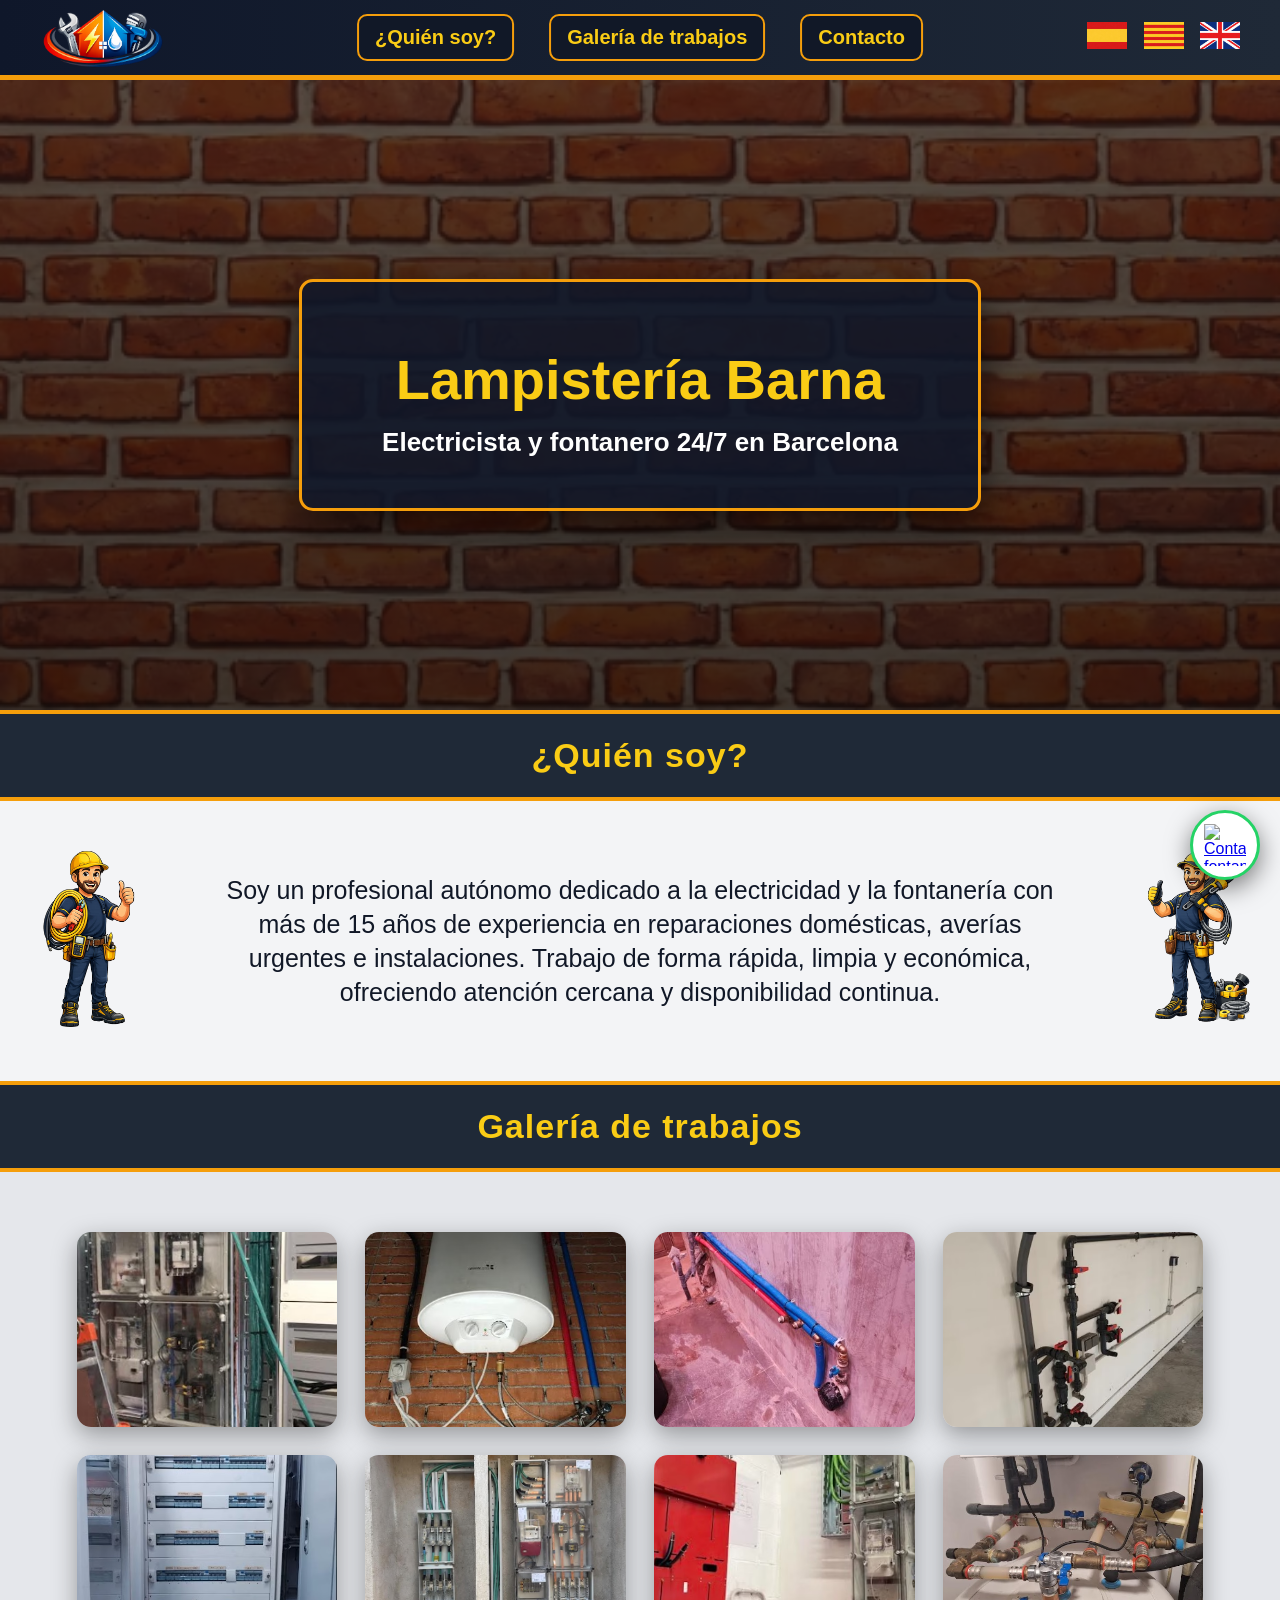
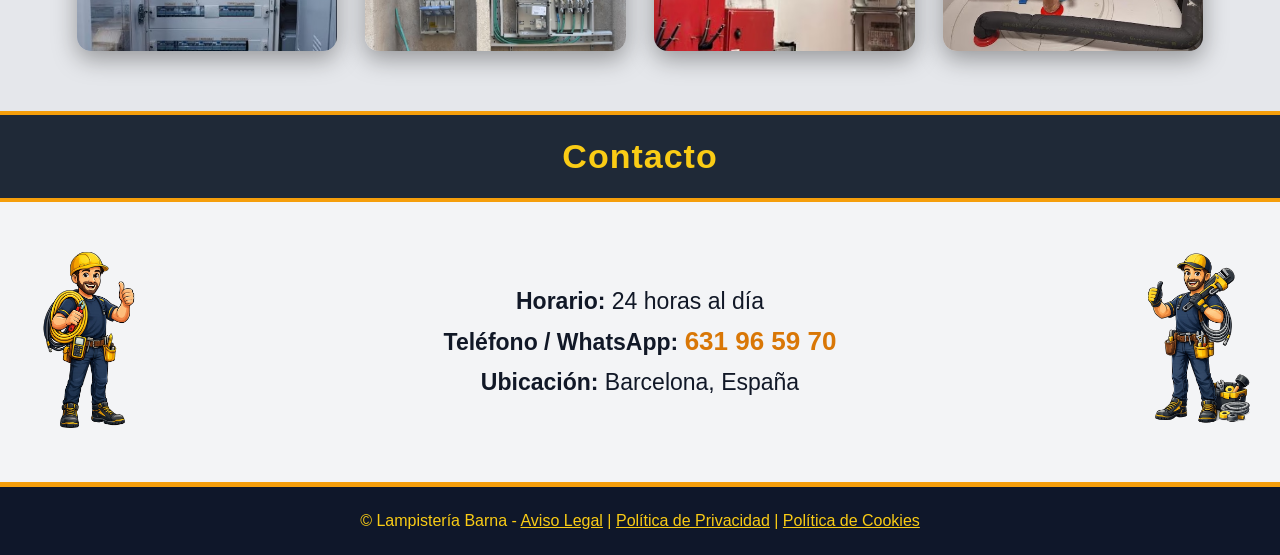
==== index.html @ ecb6f48f "Add files via upload" ====
<!DOCTYPE html>
<html lang="es">
<head>


<meta charset="UTF-8">
<meta name="viewport" content="width=device-width, initial-scale=1.0">


<title>Fontanero y Electricista 24h en Barcelona | Urgencias - Lampisteria barna</title>


<meta name="description" content="Fontanero y electricista en Barcelona 24 horas. Reparación de fugas, enchufes, cuadros eléctricos, interructor, termoelectrico, aire acondicionado, calentadores y urgencias inmediatas. Llámanos o contáctanos por WhatsApp para atención rápida.">
<meta name="robots" content="index, follow">
<meta name="author" content="Lampisteria Barna">
<meta name="theme-color" content="#3B82F6">
<meta name="geo.region" content="ES-B">
<meta name="geo.placename" content="Barcelona">
<meta name="geo.position" content="41.3874;2.1686">
<meta name="ICBM" content="41.3874, 2.1686">


<link rel="canonical" href="https://lampisteriabarna.com/">


<!-- Open Graph -->
<meta property="og:title" content="Fontanero y Electricista en Barcelona 24h">
<meta property="og:description" content="Reparaciones urgentes de agua y electricidad en Barcelona. Atención rápida y profesional.">
<meta property="og:type" content="website">
<meta property="og:url" content="https://lampisteriabarna.com/">
<meta property="og:image" content="https://lampisteriabarna.com/img/preview.jpg">


<link rel="icon" type="image/AVIF" href="favicon.avif">
<link rel="shortcut icon" href="favicon.avif">
<link rel="apple-touch-icon" href="favicon.avif">
<link rel="stylesheet" href="style.css">


<!-- SEO LOCAL -->
<script type="application/ld+json">
{
  "@context": "https://schema.org",
  "@type": ["Plumber","Electrician","LocalBusiness"],
  "name": "Lampisteria Barna - Fontanero y Electricista Barcelona",
  "image": "https://lampisteriabarna.com/img/preview.jpg",
  "telephone": "+34631965970",
  "url": "https://lampisteriabarna.com/",
  "priceRange": "€€",
  "openingHours": "Mo-Su 00:00-23:59",
  "areaServed": [
    "Barcelona",
    "Hospitalet de Llobregat",
    "Badalona",
    "Sant boi de Llobregat",
    "Cornellà de Llobregat",
    "Sant Adrià del Besòs",
    "El Prat de Llobregat"
  ],
  "address": {
    "@type": "PostalAddress",
    "addressLocality": "Barcelona",
    "addressRegion": "Cataluña",
    "addressCountry": "ES"
  },
  "sameAs": [
    "https://wa.me/34631965970"
  ]
}
</script>




</head>

<script>
const traducciones = {

es:{
quien:"¿Quién soy?",
galeria:"Galería de trabajos",
contacto:"Contacto",
quiensoy:"¿Quién soy?",
subtitulo:"Electricista y fontanero 24/7 en Barcelona",
descripcion:"Soy un profesional autónomo dedicado a la electricidad y la fontanería con experiencia en reparaciones domésticas, averías urgentes e instalaciones. Trabajo de forma rápida, limpia y económica, ofreciendo atención cercana y disponibilidad continua para ayudar a mis clientes cuando lo necesiten.",
horario:"Horario: 24 horas al día de lunes a viernes",
ubicacion:"Ubicación: Barcelona, España",
telefono:"Teléfono / WhatsApp:",
aviso:"Aviso Legal",
privacidad:"Política de Privacidad",
politicaCookies:"Política de Cookies"
},

cat:{
quien:"Qui sóc?",
galeria:"Galeria de treballs",
contacto:"Contacte",
quiensoy:"Qui sóc?",
subtitulo:"Electricista i lampista 24/7 a Barcelona",
descripcion:"Soc un professional autònom dedicat a l'electricitat i la lampisteria amb experiència en reparacions domèstiques, avaries urgents i instal·lacions. Treballo de manera ràpida, neta i econòmica, oferint atenció propera i disponibilitat contínua per ajudar els meus clients quan ho necessitin.",
horario:"Horari: 24 hores al dia de dilluns a divendres",
ubicacion:"Ubicació: Barcelona, Espanya",
telefono:"Telèfon / WhatsApp:",
aviso:"Avís Legal",
privacidad:"Política de Privacitat",
politicaCookies:"Política de Cookies"
},

en:{
quien:"Who am I?",
galeria:"Work gallery",
contacto:"Contact",
quiensoy:"Who am I?",
subtitulo:"Electrician and plumber 24/7 in Barcelona",
descripcion:"I am a self-employed professional dedicated to electrical and plumbing services with experience in home repairs, urgent breakdowns and installations. I work quickly, cleanly and at a fair price, offering close customer service and continuous availability to help my clients whenever they need it.",
horario:"Schedule: 24 hours a day from Monday to Friday",
ubicacion:"Location: Barcelona, Spain",
telefono:"Phone / WhatsApp:",
aviso:"Legal Notice",
privacidad:"Privacy Policy",
politicaCookies:"Cookies Policy"
}
};

function cambiarIdioma(idioma){
    document.querySelectorAll("[data-key]").forEach(elemento=>{
        const key = elemento.getAttribute("data-key");
        elemento.textContent = traducciones[idioma][key];
    });
}
</script>

<body>


<!-- HEADER -->
<header>


    <div class="logo">
        <img src="logo.avif" alt="Logo Lampisteria Barna fontanero y electricista en Barcelona">
    </div>


    <nav>
        <a href="#quien" data-key="quien">¿Quién soy?</a>
        <a href="#galeria" data-key="galeria">Galería de trabajos</a>
        <a href="#contacto" data-key="contacto">Contacto</a>
    </nav>


    <div class="idiomas">
        <img src="esp.avif" alt="Español" onclick="cambiarIdioma('es')">
        <img src="cat.avif" alt="Catalán" onclick="cambiarIdioma('cat')">
        <img src="eng.avif" alt="English" onclick="cambiarIdioma('en')">
    </div>


</header>


<!-- HERO -->
<section class="hero">
    <div class="hero-texto">
        <h2 class="marca">Lampistería Barna</h2>
        <h2 data-key="subtitulo">Electricista y fontanero 24/7 en Barcelona</h2>
    </div>
</section>


<!-- CONTENIDO SEO PRINCIPAL -->
<section class="seo-texto">


<h1>Fontanero, Electricista y Lampista en Barcelona 24 Horas</h1>


<p>Servicio profesional de fontanería, electricidad y lampistería en Barcelona y alrededores. Realizo reparaciones urgentes, mantenimiento de instalaciones de agua y electricidad, solución de averías domésticas y trabajos para viviendas, locales y comunidades.</p>


<h2>Fontanero en Barcelona</h2>
<p>Reparación de fugas de agua, sustitución de grifos, reparación de cisternas, desatascos, cambio de tuberías, termos eléctricos y calentadores. Atención rápida en Barcelona, Hospitalet, Badalona y cercanías.</p>


<h2>Electricista en Barcelona</h2>
<p>Instalación de enchufes, interruptores, iluminación LED, reparación de cortocircuitos, diferenciales que saltan, cuadros eléctricos y averías eléctricas urgentes. Servicio económico y rápido.</p>


<h2>Lampista y mantenimiento</h2>
<p>Mantenimiento de comunidades, revisiones de instalaciones eléctricas y de agua, pequeños trabajos del hogar y reparaciones generales.</p>


<h2>Servicio urgente</h2>
<p>Disponible para urgencias. Puedes contactar directamente por teléfono o WhatsApp para atención inmediata en Barcelona y alrededores.</p>


<h2>Zonas donde trabajo</h2>
<p>Barcelona ciudad, Hospitalet de Llobregat, Badalona, Santa Coloma, Cornellà, Sant Adrià del Besòs y municipios cercanos.</p>


</section>


<!-- TITULO QUIEN SOY -->
<div class="titulos" id="quien">
    <h2 data-key="quien">¿Quién soy?</h2>
</div>


<section class="quien">


    <div class="lado izquierda">
        <img src="electricista.avif" alt="Electricista realizando reparación eléctrica en Barcelona">
    </div>


    <div class="contenido">
        <p data-key="descripcion">
        Soy un profesional autónomo dedicado a la electricidad y la fontanería con más de 15 años de experiencia en reparaciones domésticas, averías urgentes e instalaciones. Trabajo de forma rápida, limpia y económica, ofreciendo atención cercana y disponibilidad continua.
        </p>
    </div>


    <div class="lado derecha">
        <img src="fontanero.avif" alt="Fontanero reparando tuberías de agua en vivienda de Barcelona">
    </div>


</section>


<!-- GALERIA -->
<div class="titulos" id="galeria">
    <h2 data-key="galeria">Galería de trabajos</h2>
</div>


<section class="galeria">
    <img src="cuadro-electrico-barcelona.avif" alt="Reparación de cuadro eléctrico en vivienda Barcelona">
    <img src="cambio-grifo-barcelona.avif" alt="Cambio de grifo en cocina Barcelona">
    <img src="iluminacion-led-barcelona.avif" alt="Instalación de iluminación LED en piso Barcelona">
    <img src="fuga-agua-bano-barcelona.avif" alt="Reparación de fuga de agua en baño Barcelona">
    <img src="instalacion-electrica-local-barcelona.avif" alt="Instalación eléctrica en local comercial Barcelona">
    <img src="termo-electrico-barcelona.avif" alt="Sustitución de termo eléctrico Barcelona">
    <img src="desatasco-tuberia-barcelona.avif" alt="Desatasco de tubería en vivienda Barcelona">
    <img src="revision-cuadro-electrico-barcelona.avif" alt="Revisión de cuadro eléctrico en comunidad Barcelona">
</section>


<!-- CONTACTO -->
<div class="titulos" id="contacto">
    <h2 data-key="contacto">Contacto</h2>
</div>


<section class="info">


    <div class="lado izquierda">
        <img src="electricista.avif" alt="Servicio técnico eléctrico urgente Barcelona">
    </div>


    <div class="contenido">


        <p data-key="horario"><b>Horario:</b> 24 horas al día</p>


        <p>
            <b data-key="telefono">Teléfono / WhatsApp:</b>
            <a class="telefono" href="tel:+34631965970">631 96 59 70</a>
        </p>


        <p data-key="ubicacion"><b>Ubicación:</b> Barcelona, España</p>


    </div>


    <div class="lado derecha">
        <img src="fontanero.avif" alt="Fontanero urgente disponible en Barcelona">
    </div>


</section>


<footer>
    © Lampistería Barna -
    <a href="aviso-legal.html" style="color:#facc15;" data-key="aviso">Aviso Legal</a> |
    <a href="privacidad.html" style="color:#facc15;" data-key="privacidad">Política de Privacidad</a> |
    <a href="politica.html" style="color:#facc15;" data-key="politicaCookies">Política de Cookies</a>
</footer>




<a href="https://wa.me/34631965970" class="whatsapp" target="_blank" aria-label="Contactar por WhatsApp">
    <img src="Digital_Glyph_Green.svg" alt="Contactar fontanero por WhatsApp en Barcelona">
</a>


</body>
</html>
---- style.css ----
*{ 
    margin:0;
    padding:0;
    box-sizing:border-box;
    font-family: Arial, Helvetica, sans-serif;
}

/* ================= HEADER ================= */

header{
    background:linear-gradient(90deg,#0f172a,#1f2937);
    color:white;
    display:flex;
    align-items:center;
    padding:22px 50px;
    position:relative;
    min-height:80px;
    border-bottom:5px solid #f59e0b; /* linea obra */
}

/* LOGO */
.logo{
    position:absolute;
    left:40px;
    top:50%;
    transform:translateY(-50%);
}

.logo img{
    max-height:65px;
}

/* MENU */
nav{
    position:absolute;
    left:50%;
    transform:translateX(-50%);
    display:flex;
    gap:35px;
}

/* ===== BOTONES MENU ESTILO PROFESIONAL ===== */

nav a{
    color:#facc15;
    text-decoration:none;
    font-weight:bold;
    font-size:20px;
    padding:10px 16px;
    border-radius:10px;
    background:#111827;
    border:2px solid #f59e0b;
    transition:0.25s;
}

nav a:hover{
    background:#f59e0b;
    color:#111827;
}

/* BANDERAS */
.idiomas{
    position:absolute;
    right:40px;
}

.idiomas img{
    width:40px;
    margin-left:12px;
    cursor:pointer;
}

/* ================= HERO ================= */

.hero{
    background:
    linear-gradient(rgba(0,0,0,.65),rgba(0,0,0,.75)),
    url("fondo.avif") center/cover no-repeat;
    min-height:70vh;
    display:flex;
    justify-content:center;
    align-items:center;
    padding:80px 20px;
}

.hero-texto{
    background:rgba(15,23,42,.85);
    padding:50px 80px;
    text-align:center;
    color:white;
    border-radius:14px;
    border:3px solid #f59e0b;
    box-shadow:0 15px 40px rgba(0,0,0,.6);
}

.hero-texto .marca{
    font-size:56px;
    color:#facc15;
    font-weight:700;
}

.hero-texto h2{
    font-size:26px;
    margin-top:15px;
}

/* ================= TITULOS ================= */

.titulos{
    background:#1f2937;
    color:#facc15;
    text-align:center;
    padding:22px 10px;
    border-top:4px solid #f59e0b;
    border-bottom:4px solid #f59e0b;
}

.titulos h2{
    font-size:34px;
    letter-spacing:1px;
}

/* ================= QUIEN SOY ================= */

.quien {
    background:#f3f4f6;
    color:#111827;
    padding:20px 20px;
    text-align:center;
}

.quien p{
    max-width:850px;
    margin:auto;
    font-size:25px;
    line-height:34px;
}

/* ================= GALERIA ================= */

.galeria{
    padding:60px 6%;
    background:#e5e7eb;
    display:grid;
    grid-template-columns:repeat(auto-fit,minmax(260px,1fr));
    gap:28px;
}

.galeria img{
    width:100%;
    aspect-ratio:4/3;
    object-fit:cover;
    border-radius:14px;
    transition:.25s;
    box-shadow:0 8px 25px rgba(0,0,0,.35);
}

.galeria img:hover{
    transform:scale(1.05);
}

/* ================= INFORMACION ================= */

.info{
    background:#f3f4f6;
    color:#111827;
    padding:20px 20px;
    text-align:center;
    font-size:23px;
    line-height:40px;
}

.telefono{
    color:#d97706;
    font-weight:bold;
    text-decoration:none;
    font-size:26px;
}

.telefono:hover{
    text-decoration:underline;
}

/* ================= FOOTER ================= */

footer{
    background:#0f172a;
    color:#facc15;
    text-align:center;
    padding:25px;
    border-top:5px solid #f59e0b;
}

/* ================= WHATSAPP ================= */

.whatsapp{
    position: fixed;
    right: 20px;
    bottom: 20px;
    width: 70px;
    height: 70px;
    background-color: #ffffff;
    border-radius: 50%;
    display: flex;
    justify-content: center;
    align-items: center;
    box-shadow: 0 8px 25px rgba(0,0,0,0.5);
    z-index: 2000;
    transition: transform .2s ease, box-shadow .2s ease;
    border:3px solid #25D366;
}

.whatsapp:hover{
    transform: scale(1.1);
}

.whatsapp img{
    width:42px;
    height:42px;
}

/* ================= IMAGENES LATERALES ================= */

.quien,
.info{
    display:grid;
    grid-template-columns:auto 1fr auto;
    align-items:center;
    gap:40px;
}

.contenido{
    text-align:center;
    max-width:900px;
    margin:auto;
}

.lado{
    display:flex;
    align-items:center;
    justify-content:center;
    padding:20px 0;
}

.lado img{
    max-height:200px;
    width:auto;
    object-fit:contain;
}
/* PAGINAS LEGALES */

.legal-header{
    background:black;
    color:white;
    width:100%;
    min-height:140px;
    padding:30px 10px;
    display:flex;
    justify-content:center;
    align-items:center;
    text-align:center;
}

.legal-header h1{
    color:white;
    font-size:48px;
    margin:0;
}

/* CONTENIDO */
.legal{
    max-width:900px;
    margin:40px auto;
    padding:20px;
    line-height:1.7;
    font-size:18px;
    color:#333;
}

/* TITULOS DE SECCIONES */
.legal h2{
    margin-top:30px;
    margin-bottom:10px;
    text-align:left;
    color:black;
}

/* CENTRAR BOTON VOLVER */
.volver-principal{
    text-align:center;
    margin-top:40px;
}
/* enlaces legales (política, aviso legal, cookies) */
.legal a{
color: inherit;
text-decoration: none;
outline: none;
}

/* al pasar el ratón */
.legal a:hover{
text-decoration: underline;
}

/* cuando haces click */
.legal a:active{
color: inherit;
}

/* cuando recibe foco (lo que te está creando el recuadro negro) */
.legal a:focus{
outline: none;
}

/* quita el highlight azul/gris de móviles */
.legal a{
-webkit-tap-highlight-color: transparent;
}
/* Enlaces en la política de privacidad */
.legal a {
    color: black;        /* pone los enlaces en negro */
    text-decoration: none; /* opcional: quita subrayado */
}

.legal a:hover {
    color: black;        /* mantiene negro al pasar el ratón */
    text-decoration: underline; /* opcional: puedes dejar subrayado al hover */
}
.legal a[href="politica-cookies.html"] {
    color: black;
    text-decoration: none;
}

.legal a[href="politica-cookies.html"]:hover {
    text-decoration: underline;
}

/* ===== BANDERAS PAGINAS LEGALES (ESCRITORIO) ===== */

.idiomas-legal{
    position:absolute;
    top:15px;
    right:20px;
    display:flex;
    gap:10px;
    align-items:center;
}

.idiomas-legal img{
    width:38px;        /* tamaño fijo real */
    height:auto;
    max-height:38px;   /* IMPIDE QUE CREZCAN */
    object-fit:contain;
    cursor:pointer;
}

/* ================= MOVIL ================= */

@media(max-width:900px){

    .quien,
    .info{
        grid-template-columns:1fr;
        padding:50px 20px;
    }

    .lado{
        display:none;
    }

    nav{
        position:static;
        transform:none;
        margin-top:15px;
        justify-content:center;
        flex-wrap:wrap;
    }

    header{
        flex-direction:column;
        gap:15px;
    }
    .hero-texto{
        padding:30px 40px;
    }
}

/* ===== SEO TEXTO OCULTO ===== */

.seo-texto{
    position:absolute;
    left:-9999px;
    width:1px;
    height:1px;
    overflow:hidden;
}
/* ================= HEADER MOVIL ================= */

@media(max-width:768px){

    header{
        flex-direction:column;
        justify-content:center;
        align-items:center;
        padding:20px 10px 25px 10px;
        gap:12px;
        position:relative;
        text-align:center;
    }

    /* LOGO */
    .logo{
        position:static;
        transform:none;
        margin-bottom:5px;
    }

    .logo img{
        max-height:70px;
    }

    /* BANDERAS */
    .idiomas{
        position:static;
        order:2;
        margin:5px 0 10px 0;
    }

    .idiomas img{
        width:38px;
        margin:0 6px;
    }

    /* MENU */
    nav{
        position:static;
        transform:none;
        order:3;
        display:flex;
        justify-content:center;
        gap:18px;
        flex-wrap:wrap;
        margin-top:5px;
    }

}
/* ================== HEADER PAGINAS LEGALES MOVIL ================== */
@media(max-width:768px){

    .legal-header{
        height:auto;
        flex-direction:column;
        padding:20px 10px 25px;
        position:relative;
    }

    /* las banderas dejan de estar absolutas */
    .idiomas-legal{
        position:static;
        order:1;
        justify-content:center;
        margin-bottom:10px;
    }

    .idiomas-legal img{
        width:32px;
    }

    /* el titulo baja debajo */
    .legal-header h1{
        order:2;
        font-size:34px;
        line-height:1.2;
        padding:0 10px;
    }
}
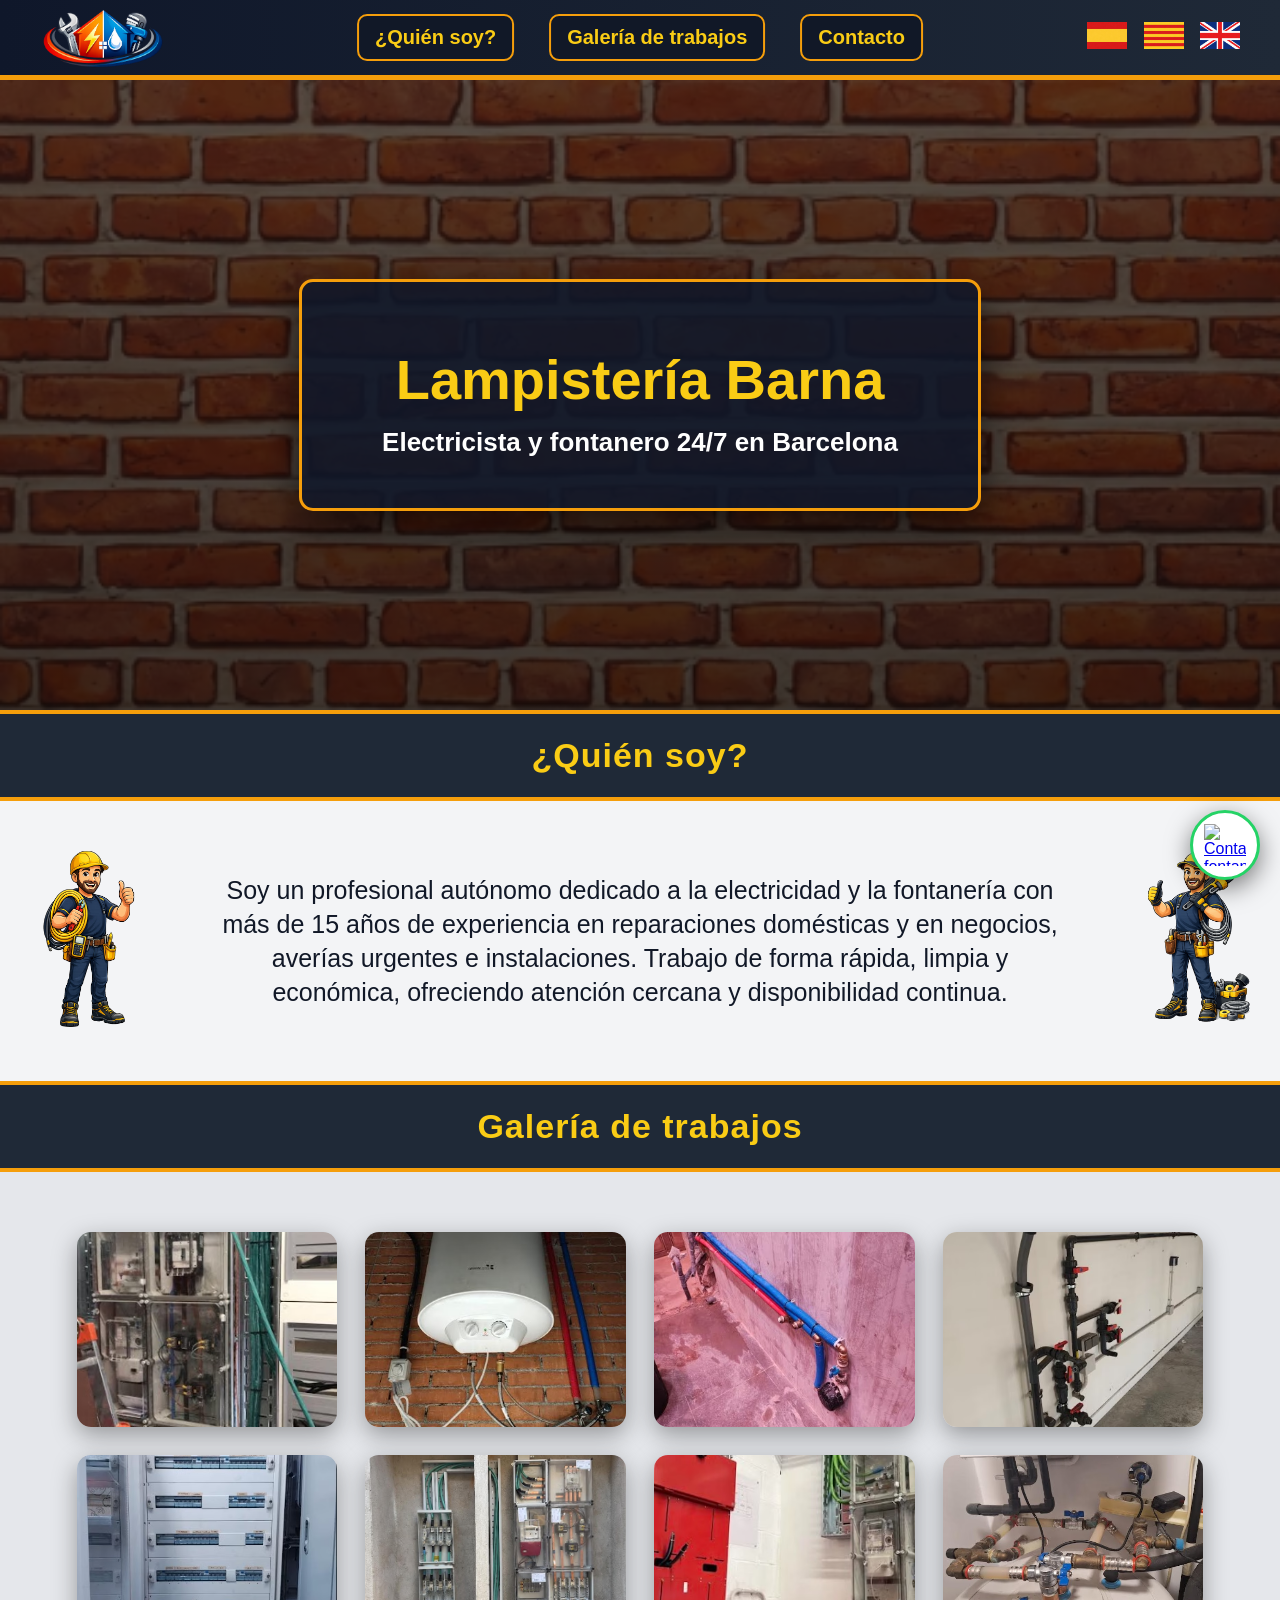
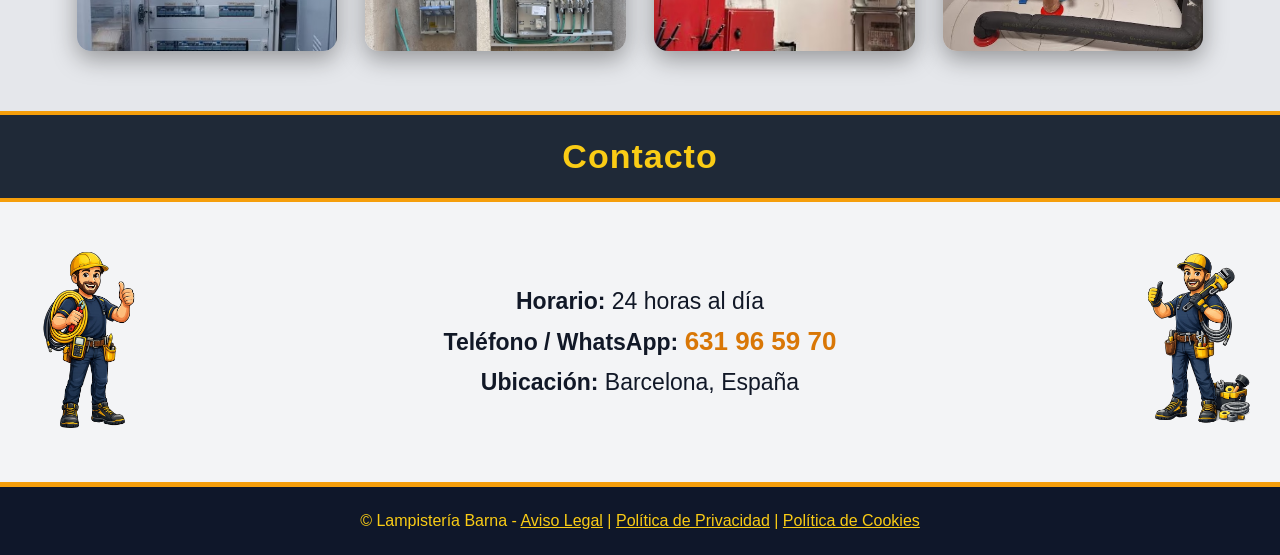
==== commit 207fc6e8: "Update index.html" ====
--- a/index.html
+++ b/index.html
@@ -10,7 +10,7 @@
 <title>Fontanero y Electricista 24h en Barcelona | Urgencias - Lampisteria barna</title>
 
 
-<meta name="description" content="Fontanero y electricista en Barcelona 24 horas. Reparación de fugas, enchufes, cuadros eléctricos, interructor, termoelectrico, aire acondicionado, calentadores y urgencias inmediatas. Llámanos o contáctanos por WhatsApp para atención rápida.">
+<meta name="description" content="Fontanero y electricista en Barcelona 24 horas. Reparación de fugas, enchufes, cuadros eléctricos, interructor, termoelectrico, aire acondicionado, calentadores y urgencias inmediatas. Llámanos o contáctanos por WhatsApp para atención rápida. Fontanero barato y electricista barato.">
 <meta name="robots" content="index, follow">
 <meta name="author" content="Lampisteria Barna">
 <meta name="theme-color" content="#3B82F6">
@@ -83,7 +83,7 @@
 contacto:"Contacto",
 quiensoy:"¿Quién soy?",
 subtitulo:"Electricista y fontanero 24/7 en Barcelona",
-descripcion:"Soy un profesional autónomo dedicado a la electricidad y la fontanería con experiencia en reparaciones domésticas, averías urgentes e instalaciones. Trabajo de forma rápida, limpia y económica, ofreciendo atención cercana y disponibilidad continua para ayudar a mis clientes cuando lo necesiten.",
+descripcion:"Soy un profesional autónomo dedicado a la electricidad y la fontanería con más de 15 años de experiencia en reparaciones domésticas y en negocios, averías urgentes e instalaciones. Trabajo de forma rápida, limpia y económica, ofreciendo atención cercana y disponibilidad continua.",
 horario:"Horario: 24 horas al día de lunes a viernes",
 ubicacion:"Ubicación: Barcelona, España",
 telefono:"Teléfono / WhatsApp:",
@@ -98,7 +98,7 @@
 contacto:"Contacte",
 quiensoy:"Qui sóc?",
 subtitulo:"Electricista i lampista 24/7 a Barcelona",
-descripcion:"Soc un professional autònom dedicat a l'electricitat i la lampisteria amb experiència en reparacions domèstiques, avaries urgents i instal·lacions. Treballo de manera ràpida, neta i econòmica, oferint atenció propera i disponibilitat contínua per ajudar els meus clients quan ho necessitin.",
+descripcion:"Sóc un professional autònom dedicat a l'electricitat i la fontaneria amb més de 15 anys d'experiència en reparacions domèstiques i en negocis, avaries urgents i instal·lacions. Treballo de forma ràpida, neta i econòmica, oferint atenció propera i disponibilitat contínua.",
 horario:"Horari: 24 hores al dia de dilluns a divendres",
 ubicacion:"Ubicació: Barcelona, Espanya",
 telefono:"Telèfon / WhatsApp:",
@@ -113,7 +113,7 @@
 contacto:"Contact",
 quiensoy:"Who am I?",
 subtitulo:"Electrician and plumber 24/7 in Barcelona",
-descripcion:"I am a self-employed professional dedicated to electrical and plumbing services with experience in home repairs, urgent breakdowns and installations. I work quickly, cleanly and at a fair price, offering close customer service and continuous availability to help my clients whenever they need it.",
+descripcion:"I am a self-employed electrician and plumber with over 15 years of experience in home and business repairs, emergency repairs, and installations. I work quickly, cleanly, and affordably, offering personalized service and continuous availability.",
 horario:"Schedule: 24 hours a day from Monday to Friday",
 ubicacion:"Location: Barcelona, Spain",
 telefono:"Phone / WhatsApp:",
@@ -218,7 +218,7 @@
 
     <div class="contenido">
         <p data-key="descripcion">
-        Soy un profesional autónomo dedicado a la electricidad y la fontanería con más de 15 años de experiencia en reparaciones domésticas, averías urgentes e instalaciones. Trabajo de forma rápida, limpia y económica, ofreciendo atención cercana y disponibilidad continua.
+        Soy un profesional autónomo dedicado a la electricidad y la fontanería con más de 15 años de experiencia en reparaciones domésticas y en negocios, averías urgentes e instalaciones. Trabajo de forma rápida, limpia y económica, ofreciendo atención cercana y disponibilidad continua.
         </p>
     </div>
 
@@ -308,3 +308,5 @@
 </html>
 
 
+
+
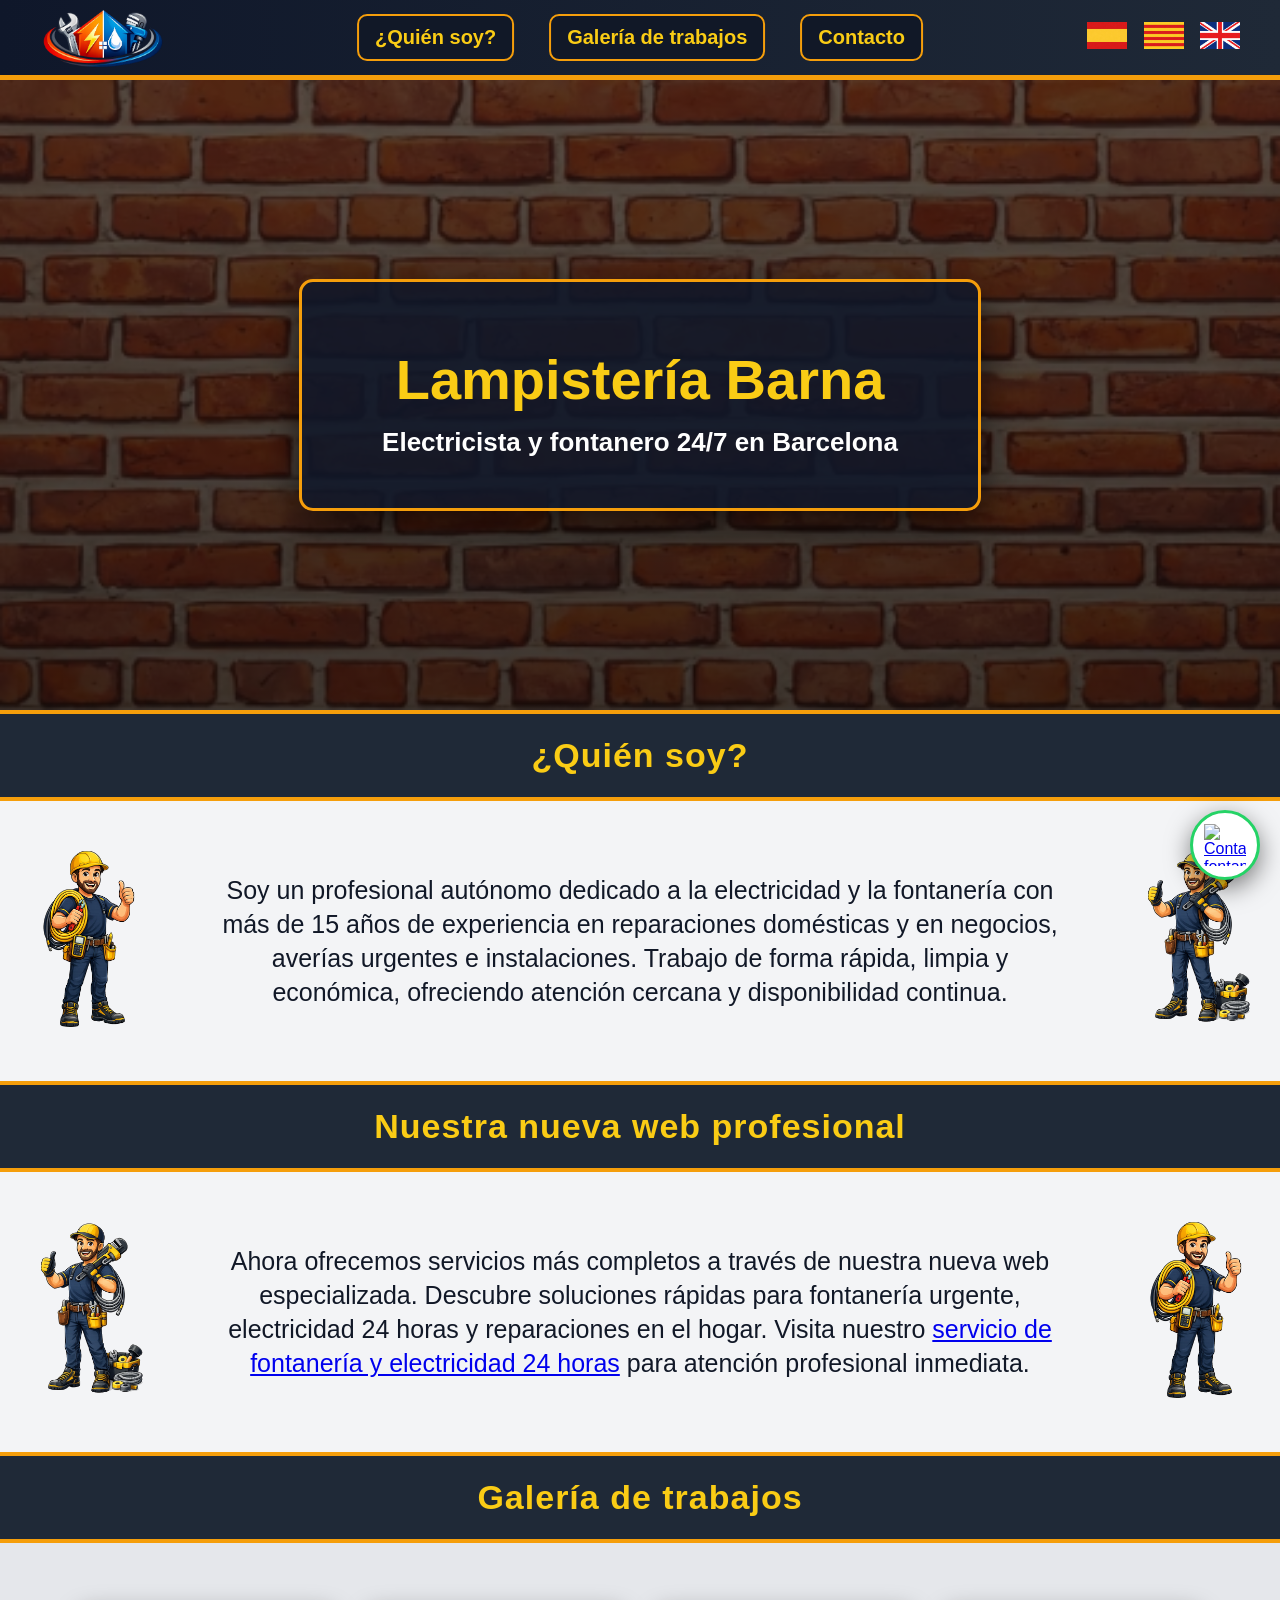
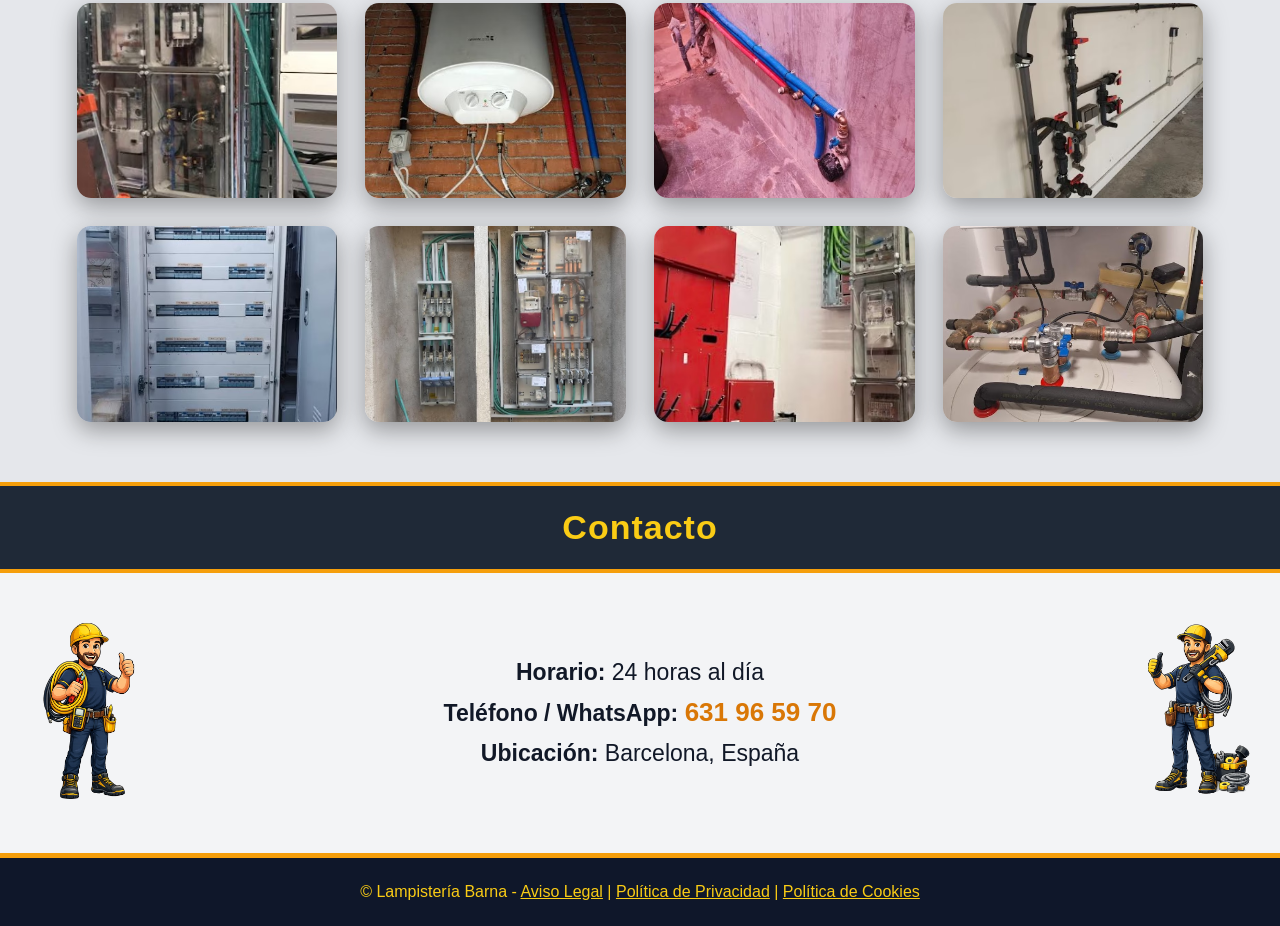
==== commit db075e74: "Update index.html" ====
--- a/index.html
+++ b/index.html
@@ -89,7 +89,9 @@
 telefono:"Teléfono / WhatsApp:",
 aviso:"Aviso Legal",
 privacidad:"Política de Privacidad",
-politicaCookies:"Política de Cookies"
+politicaCookies:"Política de Cookies",
+nuevo_titulo:"Nuestra nueva web profesional",
+nuevo_descripcion:"Ahora ofrecemos servicios más completos a través de nuestra nueva web especializada. Descubre soluciones rápidas para fontanería urgente, electricidad 24 horas y reparaciones en el hogar. Visita nuestro servicio de fontanería y electricidad 24 horas para atención profesional inmediata."
 },
 
 cat:{
@@ -104,7 +106,9 @@
 telefono:"Telèfon / WhatsApp:",
 aviso:"Avís Legal",
 privacidad:"Política de Privacitat",
-politicaCookies:"Política de Cookies"
+politicaCookies:"Política de Cookies",
+nuevo_titulo:"La nostra nova web professional",
+nuevo_descripcion:"Ara oferim serveis més complets a través de la nostra nova web especialitzada. Descobreix solucions ràpides per a fontaneria urgent, electricitat 24 hores i reparacions a la llar. Visita el nostre servei de fontaneria i electricitat 24 hores per a atenció professional immediata."
 },
 
 en:{
@@ -119,8 +123,10 @@
 telefono:"Phone / WhatsApp:",
 aviso:"Legal Notice",
 privacidad:"Privacy Policy",
-politicaCookies:"Cookies Policy"
-}
+politicaCookies:"Cookies Policy",
+nuevo_titulo:"Our new professional website",
+nuevo_descripcion:"We now offer more comprehensive services through our new specialized website. Discover quick solutions for urgent plumbing, 24-hour electricity, and home repairs. Visit our 24-hour plumbing and electricity service for immediate professional attention."
+},
 };
 
 function cambiarIdioma(idioma){
@@ -225,6 +231,35 @@
 
     <div class="lado derecha">
         <img src="fontanero.avif" alt="Fontanero reparando tuberías de agua en vivienda de Barcelona">
+    </div>
+
+
+</section>
+
+
+<!-- TITULO NUEVA WEB -->
+<div class="titulos" id="nueva-web">
+    <h2 data-key="nuevo_titulo">Nuestra nueva web profesional</h2>
+</div>
+
+
+<section class="quien">
+
+
+    <div class="lado izquierda">
+        <img src="fontanero.avif" alt="Nuevo servicio de fontanería y electricidad 24 horas">
+    </div>
+
+
+    <div class="contenido">
+        <p data-key="nuevo_descripcion">
+        Ahora ofrecemos servicios más completos a través de nuestra nueva web especializada. Descubre soluciones rápidas para fontanería urgente, electricidad 24 horas y reparaciones en el hogar. Visita nuestro <a href="https://rapidservice24horas.com/" target="_blank" rel="noopener">servicio de fontanería y electricidad 24 horas</a> para atención profesional inmediata.
+        </p>
+    </div>
+
+
+    <div class="lado derecha">
+        <img src="electricista.avif" alt="Servicio profesional de urgencias eléctricas">
     </div>
 
 
@@ -306,7 +341,3 @@
 
 </body>
 </html>
-
-
-
-
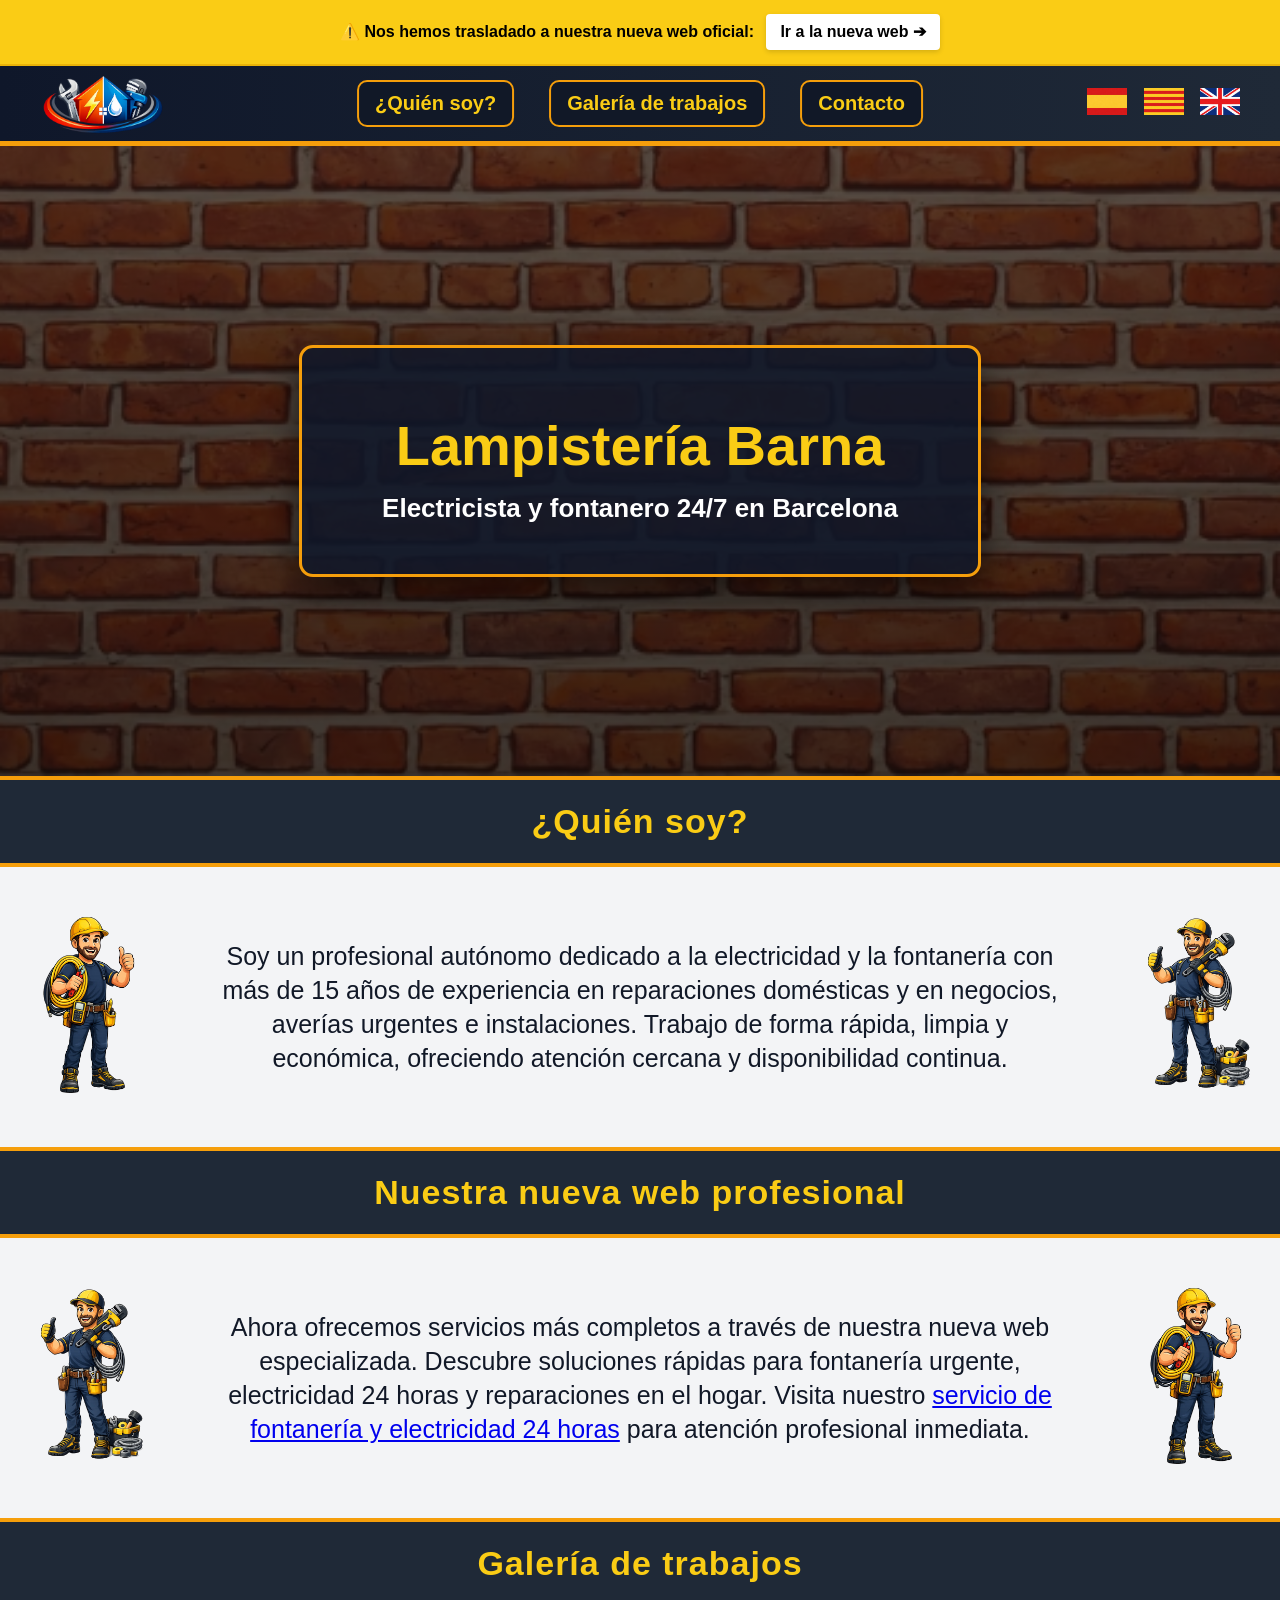
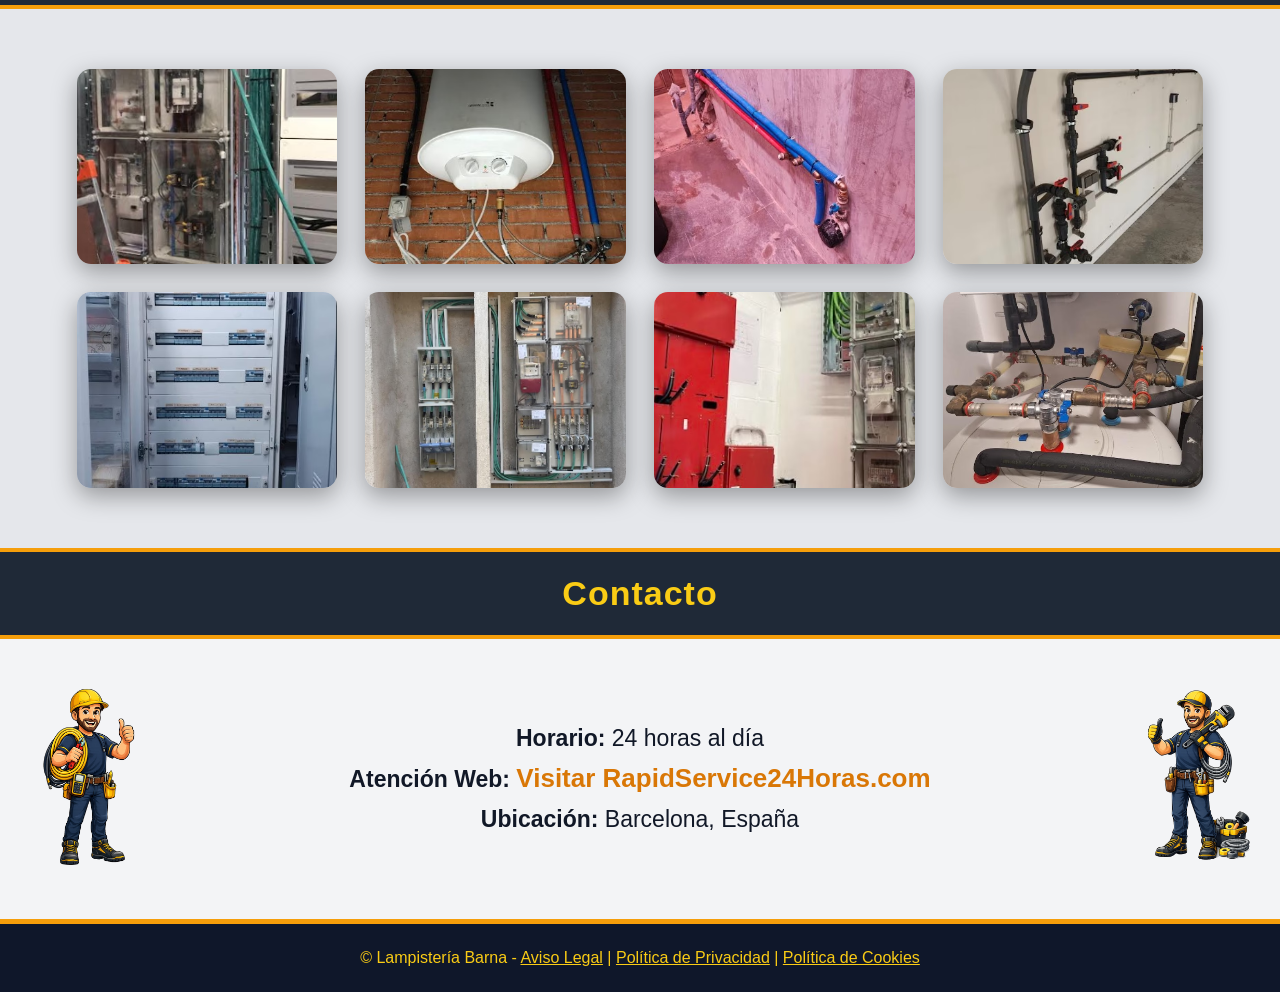
==== commit 3fa606d7: "Update index.html" ====
--- a/index.html
+++ b/index.html
@@ -2,15 +2,12 @@
 <html lang="es">
 <head>
 
-
 <meta charset="UTF-8">
 <meta name="viewport" content="width=device-width, initial-scale=1.0">
 
-
 <title>Fontanero y Electricista 24h en Barcelona | Urgencias - Lampisteria barna</title>
 
-
-<meta name="description" content="Fontanero y electricista en Barcelona 24 horas. Reparación de fugas, enchufes, cuadros eléctricos, interructor, termoelectrico, aire acondicionado, calentadores y urgencias inmediatas. Llámanos o contáctanos por WhatsApp para atención rápida. Fontanero barato y electricista barato.">
+<meta name="description" content="Fontanero y electricista en Barcelona 24 horas. Reparación de fugas, enchufes, cuadros eléctricos, interructor, termoelectrico, aire acondicionado, calentadores y urgencias inmediatas. Nos hemos trasladado a nuestra nueva web oficial.">
 <meta name="robots" content="index, follow">
 <meta name="author" content="Lampisteria Barna">
 <meta name="theme-color" content="#3B82F6">
@@ -19,23 +16,50 @@
 <meta name="geo.position" content="41.3874;2.1686">
 <meta name="ICBM" content="41.3874, 2.1686">
 
-
-<link rel="canonical" href="https://lampisteriabarna.com/">
-
+<!-- Canonical apuntando a la nueva web para transferir fuerza SEO -->
+<link rel="canonical" href="https://rapidservice24horas.com/">
 
 <!-- Open Graph -->
-<meta property="og:title" content="Fontanero y Electricista en Barcelona 24h">
-<meta property="og:description" content="Reparaciones urgentes de agua y electricidad en Barcelona. Atención rápida y profesional.">
+<meta property="og:title" content="Fontanero y Electricista en Barcelona 24h | Lampistería Barna">
+<meta property="og:description" content="Nos hemos trasladado a nuestra nueva web oficial. Visítanos en RapidService24Horas.com para asistencia rápida 24/7.">
 <meta property="og:type" content="website">
-<meta property="og:url" content="https://lampisteriabarna.com/">
+<meta property="og:url" content="https://rapidservice24horas.com/">
 <meta property="og:image" content="https://lampisteriabarna.com/img/preview.jpg">
-
 
 <link rel="icon" type="image/AVIF" href="favicon.avif">
 <link rel="shortcut icon" href="favicon.avif">
 <link rel="apple-touch-icon" href="favicon.avif">
 <link rel="stylesheet" href="style.css">
 
+<style>
+/* Estilos para el banner superior de aviso de cambio de web */
+.banner-mudanza {
+    background-color: #facc15;
+    color: #000000;
+    text-align: center;
+    padding: 14px 20px;
+    font-weight: bold;
+    font-size: 16px;
+    line-height: 1.5;
+    border-bottom: 2px solid #eab308;
+    position: relative;
+    z-index: 1000;
+}
+.banner-mudanza a {
+    color: #000000;
+    background-color: #ffffff;
+    padding: 6px 14px;
+    border-radius: 4px;
+    text-decoration: none;
+    margin-left: 8px;
+    display: inline-block;
+    box-shadow: 0 2px 5px rgba(0,0,0,0.15);
+    transition: background 0.2s ease;
+}
+.banner-mudanza a:hover {
+    background-color: #f3f4f6;
+}
+</style>
 
 <!-- SEO LOCAL -->
 <script type="application/ld+json">
@@ -44,15 +68,14 @@
   "@type": ["Plumber","Electrician","LocalBusiness"],
   "name": "Lampisteria Barna - Fontanero y Electricista Barcelona",
   "image": "https://lampisteriabarna.com/img/preview.jpg",
-  "telephone": "+34631965970",
-  "url": "https://lampisteriabarna.com/",
+  "url": "https://rapidservice24horas.com/",
   "priceRange": "€€",
   "openingHours": "Mo-Su 00:00-23:59",
   "areaServed": [
     "Barcelona",
     "Hospitalet de Llobregat",
     "Badalona",
-    "Sant boi de Llobregat",
+    "Sant Boi de Llobregat",
     "Cornellà de Llobregat",
     "Sant Adrià del Besòs",
     "El Prat de Llobregat"
@@ -62,15 +85,9 @@
     "addressLocality": "Barcelona",
     "addressRegion": "Cataluña",
     "addressCountry": "ES"
-  },
-  "sameAs": [
-    "https://wa.me/34631965970"
-  ]
+  }
 }
 </script>
-
-
-
 
 </head>
 
@@ -78,15 +95,16 @@
 const traducciones = {
 
 es:{
+banner_aviso:"⚠️ Nos hemos trasladado a nuestra nueva web oficial:",
+banner_boton:"Ir a la nueva web ➔",
 quien:"¿Quién soy?",
 galeria:"Galería de trabajos",
 contacto:"Contacto",
 quiensoy:"¿Quién soy?",
 subtitulo:"Electricista y fontanero 24/7 en Barcelona",
 descripcion:"Soy un profesional autónomo dedicado a la electricidad y la fontanería con más de 15 años de experiencia en reparaciones domésticas y en negocios, averías urgentes e instalaciones. Trabajo de forma rápida, limpia y económica, ofreciendo atención cercana y disponibilidad continua.",
-horario:"Horario: 24 horas al día de lunes a viernes",
+horario:"Horario: 24 horas al día de lunes a domingo",
 ubicacion:"Ubicación: Barcelona, España",
-telefono:"Teléfono / WhatsApp:",
 aviso:"Aviso Legal",
 privacidad:"Política de Privacidad",
 politicaCookies:"Política de Cookies",
@@ -95,15 +113,16 @@
 },
 
 cat:{
+banner_aviso:"⚠️ Ens hem traslladat a la nostra nova web oficial:",
+banner_boton:"Anar a la nova web ➔",
 quien:"Qui sóc?",
 galeria:"Galeria de treballs",
 contacto:"Contacte",
 quiensoy:"Qui sóc?",
 subtitulo:"Electricista i lampista 24/7 a Barcelona",
 descripcion:"Sóc un professional autònom dedicat a l'electricitat i la fontaneria amb més de 15 anys d'experiència en reparacions domèstiques i en negocis, avaries urgents i instal·lacions. Treballo de forma ràpida, neta i econòmica, oferint atenció propera i disponibilitat contínua.",
-horario:"Horari: 24 hores al dia de dilluns a divendres",
+horario:"Horari: 24 hores al dia de dilluns a diumenge",
 ubicacion:"Ubicació: Barcelona, Espanya",
-telefono:"Telèfon / WhatsApp:",
 aviso:"Avís Legal",
 privacidad:"Política de Privacitat",
 politicaCookies:"Política de Cookies",
@@ -112,15 +131,16 @@
 },
 
 en:{
+banner_aviso:"⚠️ We have moved to our new official website:",
+banner_boton:"Go to the new website ➔",
 quien:"Who am I?",
 galeria:"Work gallery",
 contacto:"Contact",
 quiensoy:"Who am I?",
 subtitulo:"Electrician and plumber 24/7 in Barcelona",
 descripcion:"I am a self-employed electrician and plumber with over 15 years of experience in home and business repairs, emergency repairs, and installations. I work quickly, cleanly, and affordably, offering personalized service and continuous availability.",
-horario:"Schedule: 24 hours a day from Monday to Friday",
+horario:"Schedule: 24 hours a day from Monday to Sunday",
 ubicacion:"Location: Barcelona, Spain",
-telefono:"Phone / WhatsApp:",
 aviso:"Legal Notice",
 privacidad:"Privacy Policy",
 politicaCookies:"Cookies Policy",
@@ -132,22 +152,27 @@
 function cambiarIdioma(idioma){
     document.querySelectorAll("[data-key]").forEach(elemento=>{
         const key = elemento.getAttribute("data-key");
-        elemento.textContent = traducciones[idioma][key];
+        if(traducciones[idioma][key]){
+            elemento.textContent = traducciones[idioma][key];
+        }
     });
 }
 </script>
 
 <body>
 
+<!-- BANNER SUPERIOR DE MUDANZA/CAMBIO DE WEB -->
+<div class="banner-mudanza">
+    <span data-key="banner_aviso">⚠️ Nos hemos trasladado a nuestra nueva web oficial:</span>
+    <a href="https://rapidservice24horas.com/" data-key="banner_boton">Ir a la nueva web ➔</a>
+</div>
 
 <!-- HEADER -->
 <header>
 
-
     <div class="logo">
         <img src="logo.avif" alt="Logo Lampisteria Barna fontanero y electricista en Barcelona">
     </div>
-
 
     <nav>
         <a href="#quien" data-key="quien">¿Quién soy?</a>
@@ -155,16 +180,13 @@
         <a href="#contacto" data-key="contacto">Contacto</a>
     </nav>
 
-
     <div class="idiomas">
         <img src="esp.avif" alt="Español" onclick="cambiarIdioma('es')">
         <img src="cat.avif" alt="Catalán" onclick="cambiarIdioma('cat')">
         <img src="eng.avif" alt="English" onclick="cambiarIdioma('en')">
     </div>
 
-
 </header>
-
 
 <!-- HERO -->
 <section class="hero">
@@ -174,53 +196,40 @@
     </div>
 </section>
 
-
 <!-- CONTENIDO SEO PRINCIPAL -->
 <section class="seo-texto">
 
-
 <h1>Fontanero, Electricista y Lampista en Barcelona 24 Horas</h1>
 
-
 <p>Servicio profesional de fontanería, electricidad y lampistería en Barcelona y alrededores. Realizo reparaciones urgentes, mantenimiento de instalaciones de agua y electricidad, solución de averías domésticas y trabajos para viviendas, locales y comunidades.</p>
-
 
 <h2>Fontanero en Barcelona</h2>
 <p>Reparación de fugas de agua, sustitución de grifos, reparación de cisternas, desatascos, cambio de tuberías, termos eléctricos y calentadores. Atención rápida en Barcelona, Hospitalet, Badalona y cercanías.</p>
 
-
 <h2>Electricista en Barcelona</h2>
 <p>Instalación de enchufes, interruptores, iluminación LED, reparación de cortocircuitos, diferenciales que saltan, cuadros eléctricos y averías eléctricas urgentes. Servicio económico y rápido.</p>
 
-
 <h2>Lampista y mantenimiento</h2>
 <p>Mantenimiento de comunidades, revisiones de instalaciones eléctricas y de agua, pequeños trabajos del hogar y reparaciones generales.</p>
 
-
 <h2>Servicio urgente</h2>
-<p>Disponible para urgencias. Puedes contactar directamente por teléfono o WhatsApp para atención inmediata en Barcelona y alrededores.</p>
-
+<p>Disponible para urgencias. Para solicitar asistencia inmediata visita nuestra nueva web profesional.</p>
 
 <h2>Zonas donde trabajo</h2>
 <p>Barcelona ciudad, Hospitalet de Llobregat, Badalona, Santa Coloma, Cornellà, Sant Adrià del Besòs y municipios cercanos.</p>
 
-
-</section>
-
+</section>
 
 <!-- TITULO QUIEN SOY -->
 <div class="titulos" id="quien">
     <h2 data-key="quien">¿Quién soy?</h2>
 </div>
 
-
 <section class="quien">
-
 
     <div class="lado izquierda">
         <img src="electricista.avif" alt="Electricista realizando reparación eléctrica en Barcelona">
     </div>
-
 
     <div class="contenido">
         <p data-key="descripcion">
@@ -228,49 +237,39 @@
         </p>
     </div>
 
-
     <div class="lado derecha">
         <img src="fontanero.avif" alt="Fontanero reparando tuberías de agua en vivienda de Barcelona">
     </div>
 
-
-</section>
-
+</section>
 
 <!-- TITULO NUEVA WEB -->
 <div class="titulos" id="nueva-web">
     <h2 data-key="nuevo_titulo">Nuestra nueva web profesional</h2>
 </div>
 
-
 <section class="quien">
-
 
     <div class="lado izquierda">
         <img src="fontanero.avif" alt="Nuevo servicio de fontanería y electricidad 24 horas">
     </div>
 
-
     <div class="contenido">
         <p data-key="nuevo_descripcion">
-        Ahora ofrecemos servicios más completos a través de nuestra nueva web especializada. Descubre soluciones rápidas para fontanería urgente, electricidad 24 horas y reparaciones en el hogar. Visita nuestro <a href="https://rapidservice24horas.com/" target="_blank" rel="noopener">servicio de fontanería y electricidad 24 horas</a> para atención profesional inmediata.
+        Ahora ofrecemos servicios más completos a través de nuestra nueva web especializada. Descubre soluciones rápidas para fontanería urgente, electricidad 24 horas y reparaciones en el hogar. Visita nuestro <a href="https://rapidservice24horas.com/">servicio de fontanería y electricidad 24 horas</a> para atención profesional inmediata.
         </p>
     </div>
-
 
     <div class="lado derecha">
         <img src="electricista.avif" alt="Servicio profesional de urgencias eléctricas">
     </div>
 
-
-</section>
-
+</section>
 
 <!-- GALERIA -->
 <div class="titulos" id="galeria">
     <h2 data-key="galeria">Galería de trabajos</h2>
 </div>
-
 
 <section class="galeria">
     <img src="cuadro-electrico-barcelona.avif" alt="Reparación de cuadro eléctrico en vivienda Barcelona">
@@ -283,46 +282,34 @@
     <img src="revision-cuadro-electrico-barcelona.avif" alt="Revisión de cuadro eléctrico en comunidad Barcelona">
 </section>
 
-
 <!-- CONTACTO -->
 <div class="titulos" id="contacto">
     <h2 data-key="contacto">Contacto</h2>
 </div>
 
-
 <section class="info">
-
 
     <div class="lado izquierda">
         <img src="electricista.avif" alt="Servicio técnico eléctrico urgente Barcelona">
     </div>
 
-
     <div class="contenido">
 
-
         <p data-key="horario"><b>Horario:</b> 24 horas al día</p>
 
-
         <p>
-            <b data-key="telefono">Teléfono / WhatsApp:</b>
-            <a class="telefono" href="tel:+34631965970">631 96 59 70</a>
+            <b>Atención Web:</b> <a class="telefono" href="https://rapidservice24horas.com/">Visitar RapidService24Horas.com</a>
         </p>
 
-
         <p data-key="ubicacion"><b>Ubicación:</b> Barcelona, España</p>
 
-
-    </div>
-
+    </div>
 
     <div class="lado derecha">
         <img src="fontanero.avif" alt="Fontanero urgente disponible en Barcelona">
     </div>
 
-
-</section>
-
+</section>
 
 <footer>
     © Lampistería Barna -
@@ -331,13 +318,5 @@
     <a href="politica.html" style="color:#facc15;" data-key="politicaCookies">Política de Cookies</a>
 </footer>
 
-
-
-
-<a href="https://wa.me/34631965970" class="whatsapp" target="_blank" aria-label="Contactar por WhatsApp">
-    <img src="Digital_Glyph_Green.svg" alt="Contactar fontanero por WhatsApp en Barcelona">
-</a>
-
-
 </body>
 </html>
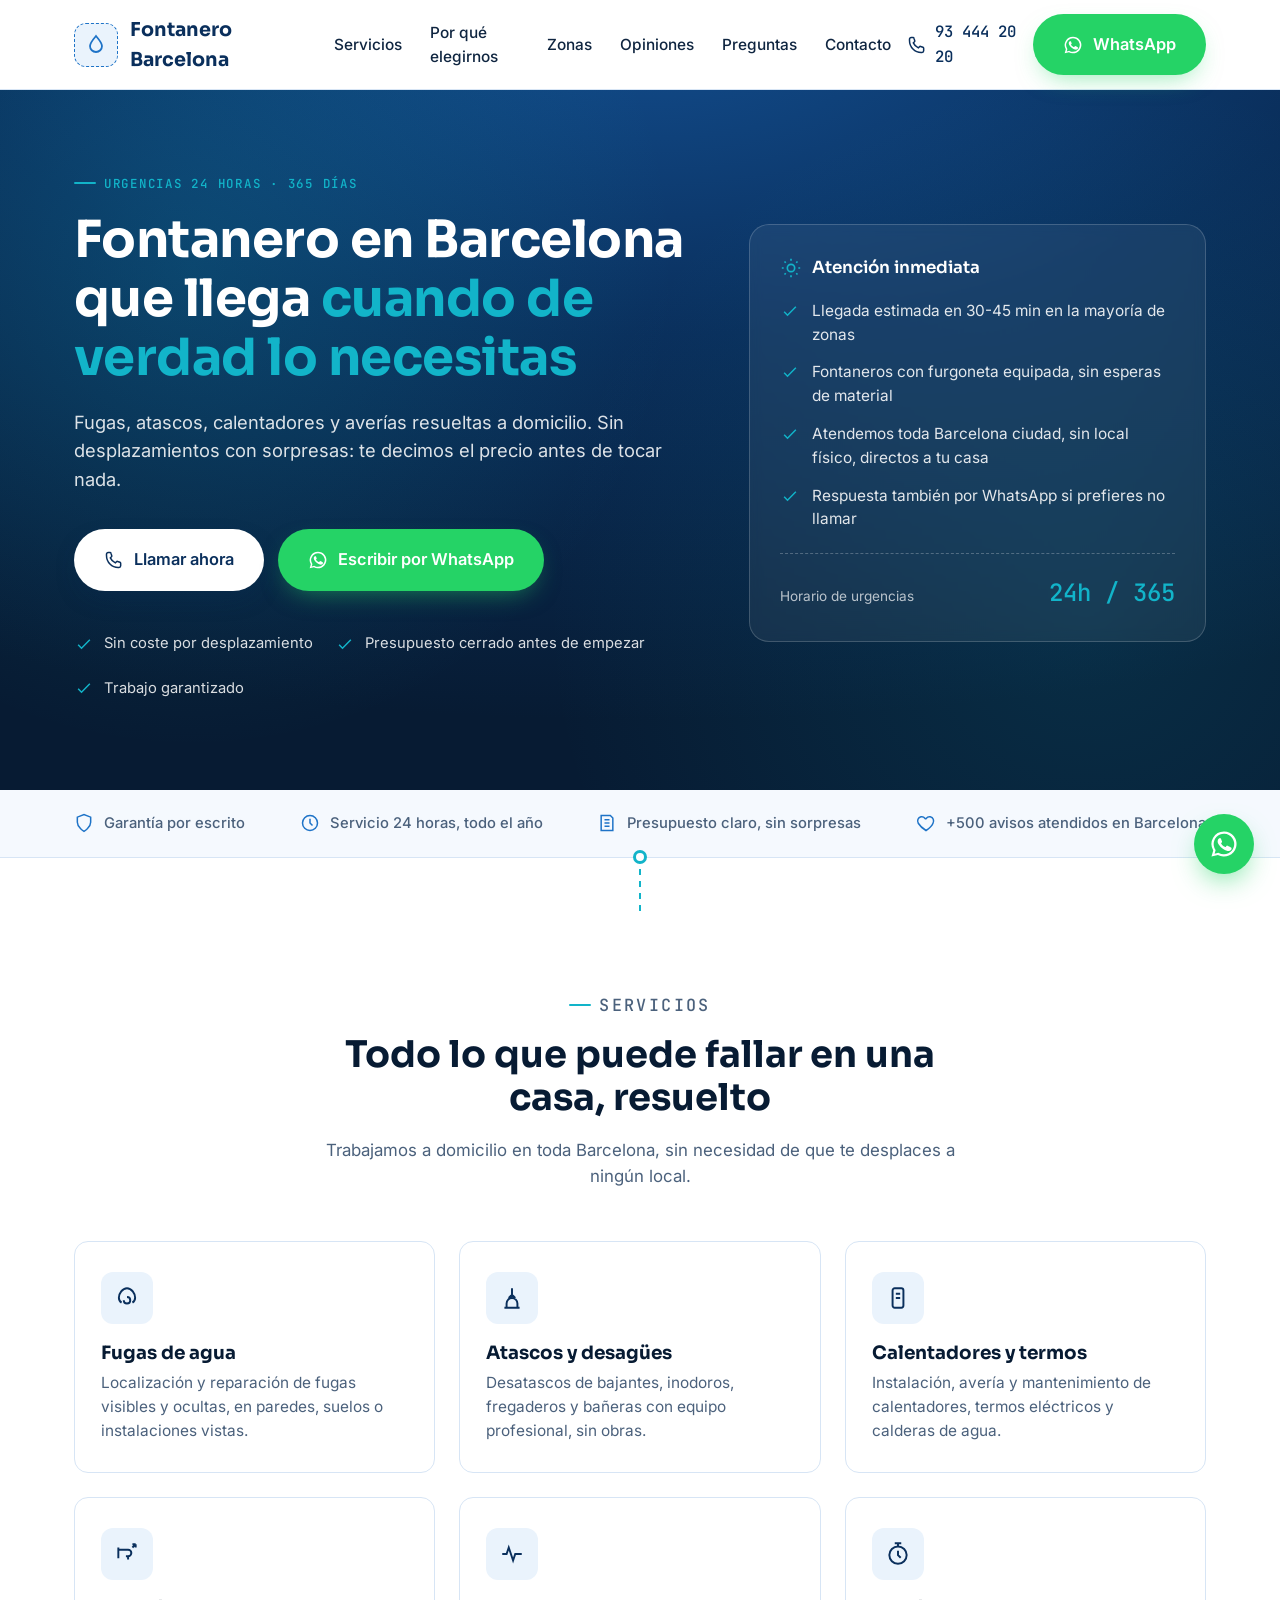
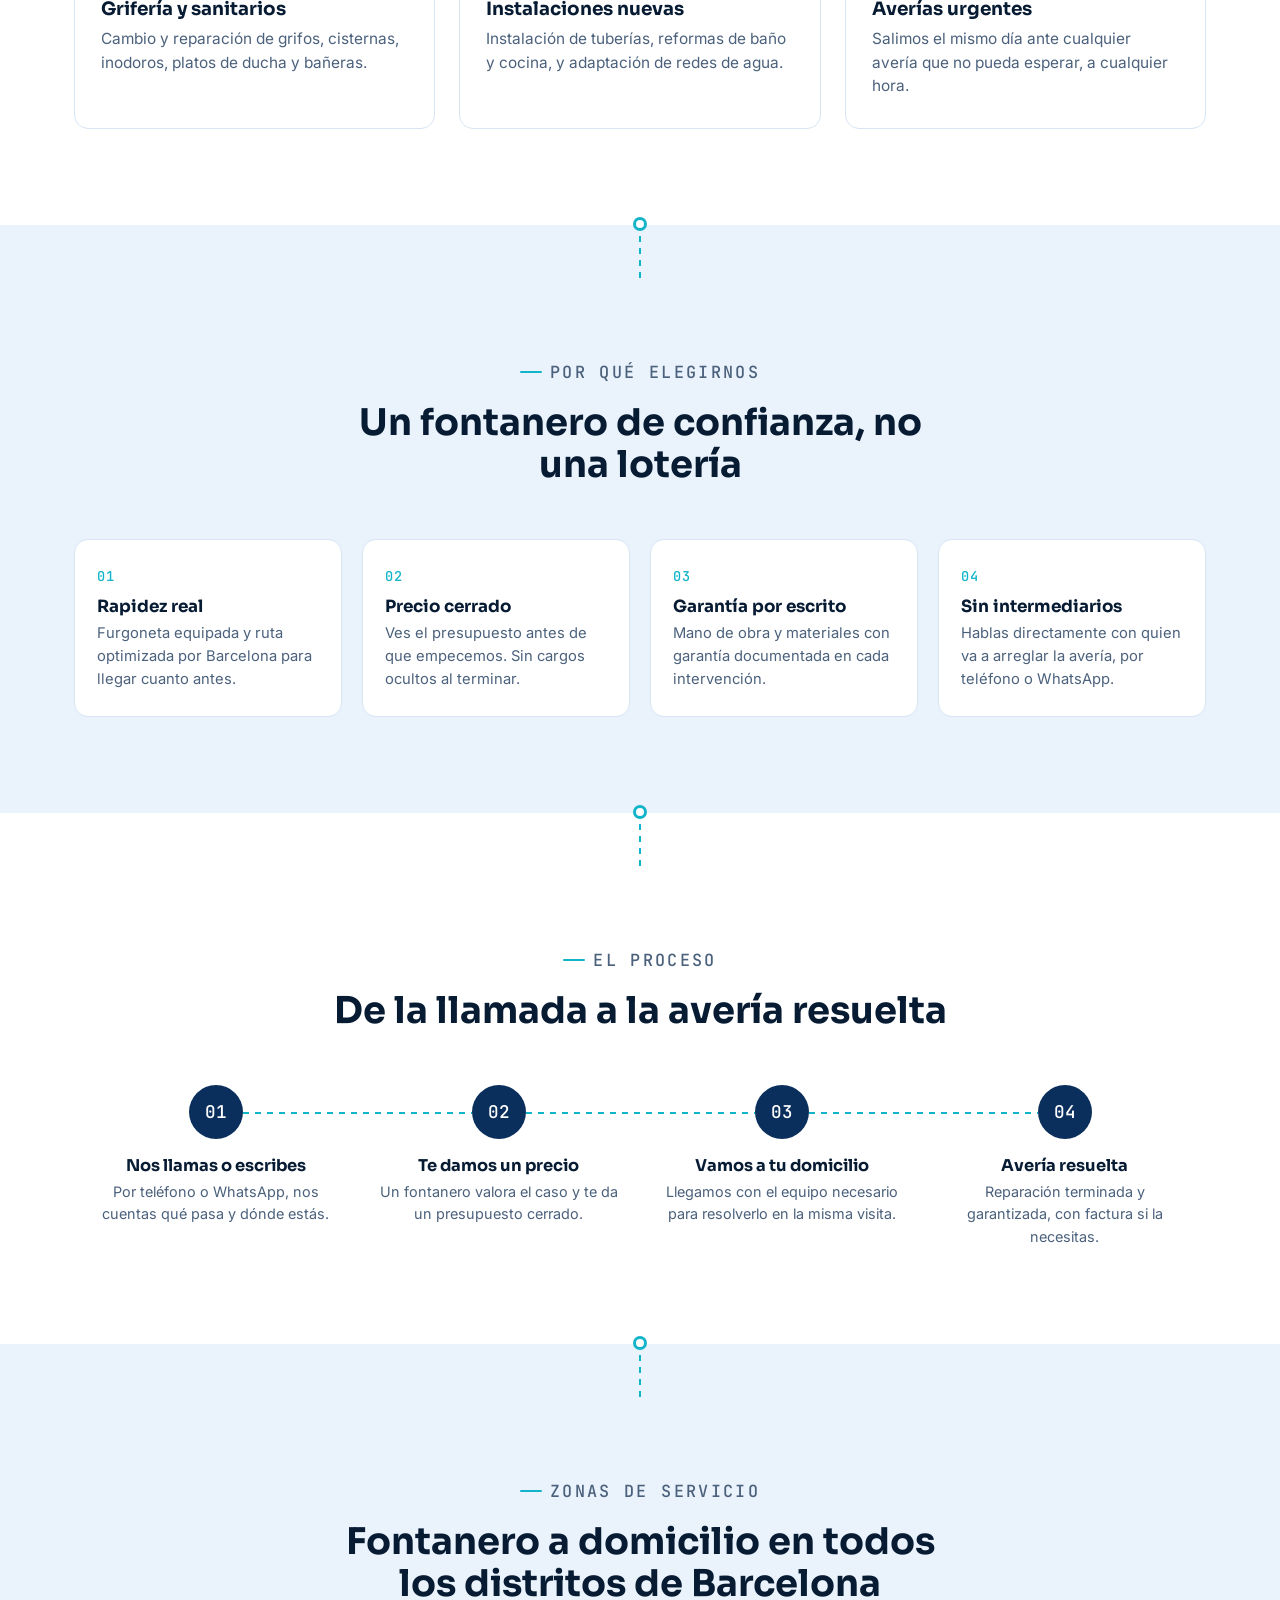
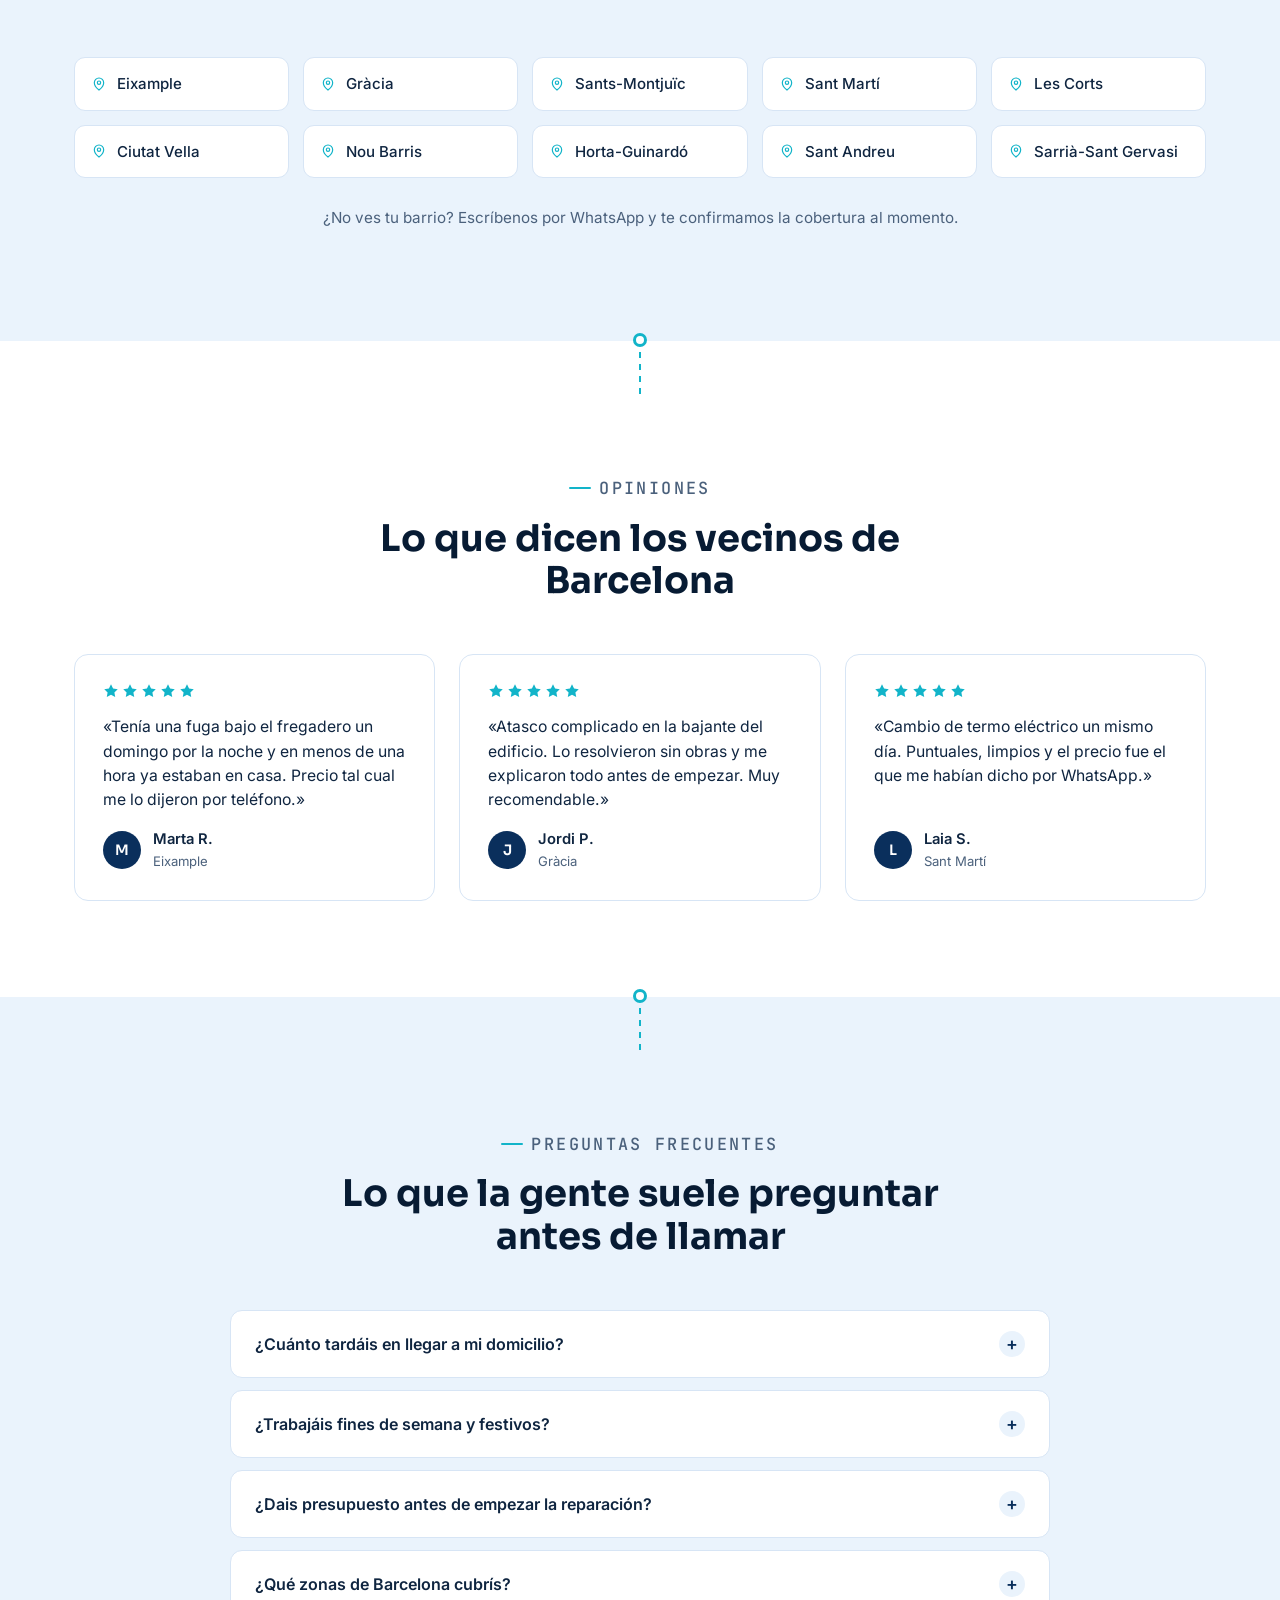
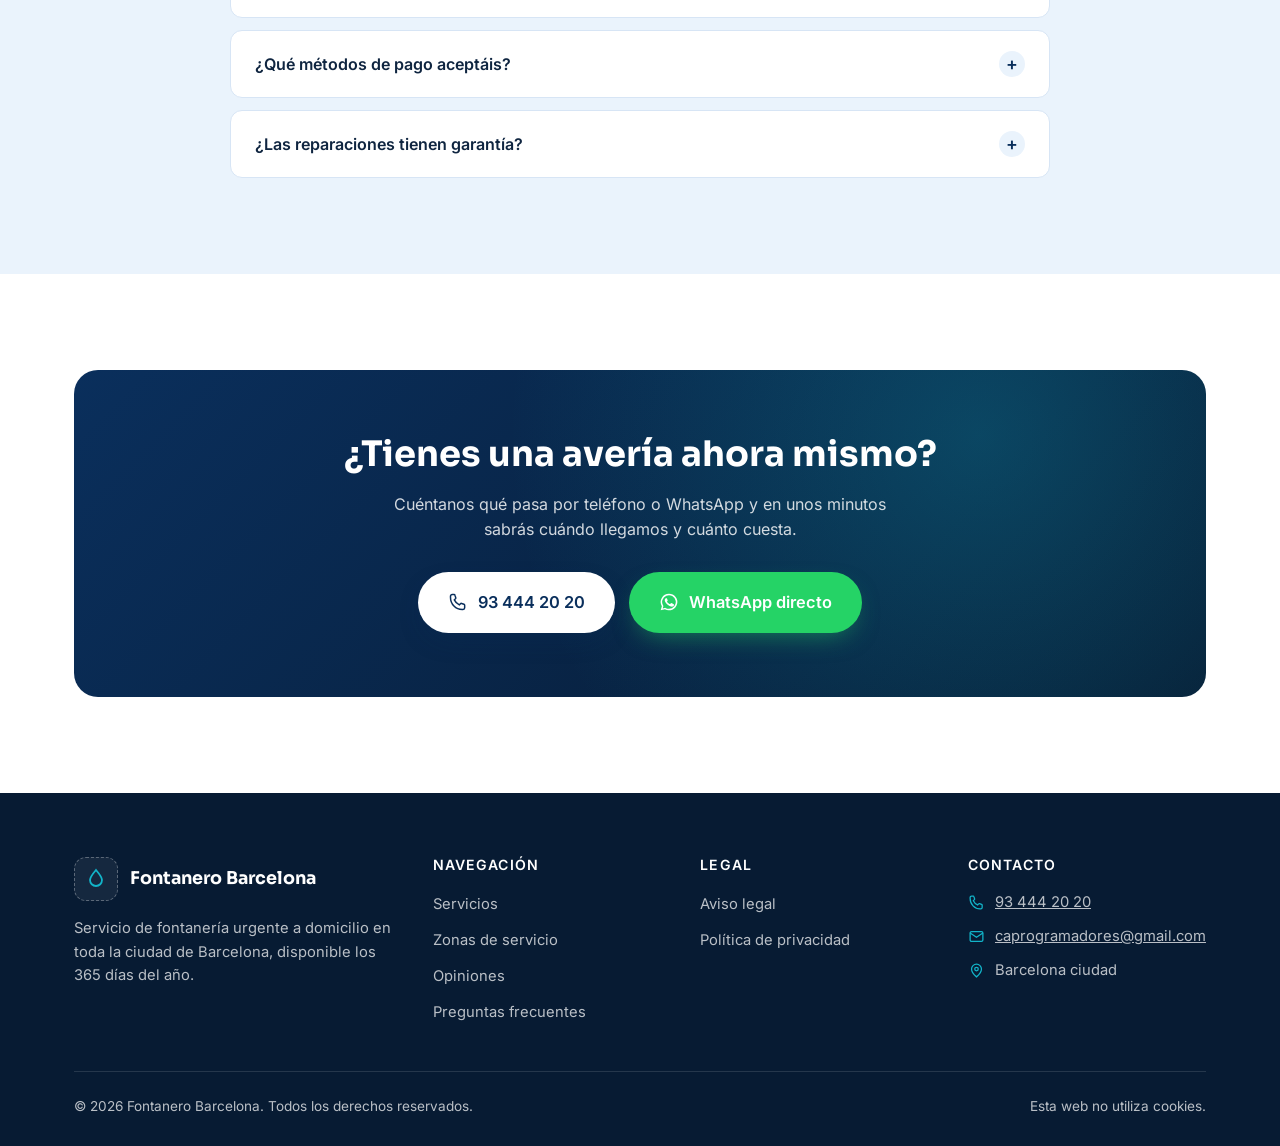
==== commit c0703e1a: "Add files via upload" ====
--- a/index.html
+++ b/index.html
@@ -1,322 +1,468 @@
-<!DOCTYPE html>
-<html lang="es">
-<head>
-
-<meta charset="UTF-8">
-<meta name="viewport" content="width=device-width, initial-scale=1.0">
-
-<title>Fontanero y Electricista 24h en Barcelona | Urgencias - Lampisteria barna</title>
-
-<meta name="description" content="Fontanero y electricista en Barcelona 24 horas. Reparación de fugas, enchufes, cuadros eléctricos, interructor, termoelectrico, aire acondicionado, calentadores y urgencias inmediatas. Nos hemos trasladado a nuestra nueva web oficial.">
-<meta name="robots" content="index, follow">
-<meta name="author" content="Lampisteria Barna">
-<meta name="theme-color" content="#3B82F6">
-<meta name="geo.region" content="ES-B">
-<meta name="geo.placename" content="Barcelona">
-<meta name="geo.position" content="41.3874;2.1686">
-<meta name="ICBM" content="41.3874, 2.1686">
-
-<!-- Canonical apuntando a la nueva web para transferir fuerza SEO -->
-<link rel="canonical" href="https://rapidservice24horas.com/">
-
-<!-- Open Graph -->
-<meta property="og:title" content="Fontanero y Electricista en Barcelona 24h | Lampistería Barna">
-<meta property="og:description" content="Nos hemos trasladado a nuestra nueva web oficial. Visítanos en RapidService24Horas.com para asistencia rápida 24/7.">
-<meta property="og:type" content="website">
-<meta property="og:url" content="https://rapidservice24horas.com/">
-<meta property="og:image" content="https://lampisteriabarna.com/img/preview.jpg">
-
-<link rel="icon" type="image/AVIF" href="favicon.avif">
-<link rel="shortcut icon" href="favicon.avif">
-<link rel="apple-touch-icon" href="favicon.avif">
-<link rel="stylesheet" href="style.css">
-
-<style>
-/* Estilos para el banner superior de aviso de cambio de web */
-.banner-mudanza {
-    background-color: #facc15;
-    color: #000000;
-    text-align: center;
-    padding: 14px 20px;
-    font-weight: bold;
-    font-size: 16px;
-    line-height: 1.5;
-    border-bottom: 2px solid #eab308;
-    position: relative;
-    z-index: 1000;
-}
-.banner-mudanza a {
-    color: #000000;
-    background-color: #ffffff;
-    padding: 6px 14px;
-    border-radius: 4px;
-    text-decoration: none;
-    margin-left: 8px;
-    display: inline-block;
-    box-shadow: 0 2px 5px rgba(0,0,0,0.15);
-    transition: background 0.2s ease;
-}
-.banner-mudanza a:hover {
-    background-color: #f3f4f6;
-}
-</style>
-
-<!-- SEO LOCAL -->
-<script type="application/ld+json">
-{
-  "@context": "https://schema.org",
-  "@type": ["Plumber","Electrician","LocalBusiness"],
-  "name": "Lampisteria Barna - Fontanero y Electricista Barcelona",
-  "image": "https://lampisteriabarna.com/img/preview.jpg",
-  "url": "https://rapidservice24horas.com/",
-  "priceRange": "€€",
-  "openingHours": "Mo-Su 00:00-23:59",
-  "areaServed": [
-    "Barcelona",
-    "Hospitalet de Llobregat",
-    "Badalona",
-    "Sant Boi de Llobregat",
-    "Cornellà de Llobregat",
-    "Sant Adrià del Besòs",
-    "El Prat de Llobregat"
-  ],
-  "address": {
-    "@type": "PostalAddress",
-    "addressLocality": "Barcelona",
-    "addressRegion": "Cataluña",
-    "addressCountry": "ES"
-  }
-}
-</script>
-
-</head>
-
-<script>
-const traducciones = {
-
-es:{
-banner_aviso:"⚠️ Nos hemos trasladado a nuestra nueva web oficial:",
-banner_boton:"Ir a la nueva web ➔",
-quien:"¿Quién soy?",
-galeria:"Galería de trabajos",
-contacto:"Contacto",
-quiensoy:"¿Quién soy?",
-subtitulo:"Electricista y fontanero 24/7 en Barcelona",
-descripcion:"Soy un profesional autónomo dedicado a la electricidad y la fontanería con más de 15 años de experiencia en reparaciones domésticas y en negocios, averías urgentes e instalaciones. Trabajo de forma rápida, limpia y económica, ofreciendo atención cercana y disponibilidad continua.",
-horario:"Horario: 24 horas al día de lunes a domingo",
-ubicacion:"Ubicación: Barcelona, España",
-aviso:"Aviso Legal",
-privacidad:"Política de Privacidad",
-politicaCookies:"Política de Cookies",
-nuevo_titulo:"Nuestra nueva web profesional",
-nuevo_descripcion:"Ahora ofrecemos servicios más completos a través de nuestra nueva web especializada. Descubre soluciones rápidas para fontanería urgente, electricidad 24 horas y reparaciones en el hogar. Visita nuestro servicio de fontanería y electricidad 24 horas para atención profesional inmediata."
-},
-
-cat:{
-banner_aviso:"⚠️ Ens hem traslladat a la nostra nova web oficial:",
-banner_boton:"Anar a la nova web ➔",
-quien:"Qui sóc?",
-galeria:"Galeria de treballs",
-contacto:"Contacte",
-quiensoy:"Qui sóc?",
-subtitulo:"Electricista i lampista 24/7 a Barcelona",
-descripcion:"Sóc un professional autònom dedicat a l'electricitat i la fontaneria amb més de 15 anys d'experiència en reparacions domèstiques i en negocis, avaries urgents i instal·lacions. Treballo de forma ràpida, neta i econòmica, oferint atenció propera i disponibilitat contínua.",
-horario:"Horari: 24 hores al dia de dilluns a diumenge",
-ubicacion:"Ubicació: Barcelona, Espanya",
-aviso:"Avís Legal",
-privacidad:"Política de Privacitat",
-politicaCookies:"Política de Cookies",
-nuevo_titulo:"La nostra nova web professional",
-nuevo_descripcion:"Ara oferim serveis més complets a través de la nostra nova web especialitzada. Descobreix solucions ràpides per a fontaneria urgent, electricitat 24 hores i reparacions a la llar. Visita el nostre servei de fontaneria i electricitat 24 hores per a atenció professional immediata."
-},
-
-en:{
-banner_aviso:"⚠️ We have moved to our new official website:",
-banner_boton:"Go to the new website ➔",
-quien:"Who am I?",
-galeria:"Work gallery",
-contacto:"Contact",
-quiensoy:"Who am I?",
-subtitulo:"Electrician and plumber 24/7 in Barcelona",
-descripcion:"I am a self-employed electrician and plumber with over 15 years of experience in home and business repairs, emergency repairs, and installations. I work quickly, cleanly, and affordably, offering personalized service and continuous availability.",
-horario:"Schedule: 24 hours a day from Monday to Sunday",
-ubicacion:"Location: Barcelona, Spain",
-aviso:"Legal Notice",
-privacidad:"Privacy Policy",
-politicaCookies:"Cookies Policy",
-nuevo_titulo:"Our new professional website",
-nuevo_descripcion:"We now offer more comprehensive services through our new specialized website. Discover quick solutions for urgent plumbing, 24-hour electricity, and home repairs. Visit our 24-hour plumbing and electricity service for immediate professional attention."
-},
-};
-
-function cambiarIdioma(idioma){
-    document.querySelectorAll("[data-key]").forEach(elemento=>{
-        const key = elemento.getAttribute("data-key");
-        if(traducciones[idioma][key]){
-            elemento.textContent = traducciones[idioma][key];
-        }
-    });
-}
-</script>
-
-<body>
-
-<!-- BANNER SUPERIOR DE MUDANZA/CAMBIO DE WEB -->
-<div class="banner-mudanza">
-    <span data-key="banner_aviso">⚠️ Nos hemos trasladado a nuestra nueva web oficial:</span>
-    <a href="https://rapidservice24horas.com/" data-key="banner_boton">Ir a la nueva web ➔</a>
-</div>
-
-<!-- HEADER -->
-<header>
-
-    <div class="logo">
-        <img src="logo.avif" alt="Logo Lampisteria Barna fontanero y electricista en Barcelona">
-    </div>
-
-    <nav>
-        <a href="#quien" data-key="quien">¿Quién soy?</a>
-        <a href="#galeria" data-key="galeria">Galería de trabajos</a>
-        <a href="#contacto" data-key="contacto">Contacto</a>
-    </nav>
-
-    <div class="idiomas">
-        <img src="esp.avif" alt="Español" onclick="cambiarIdioma('es')">
-        <img src="cat.avif" alt="Catalán" onclick="cambiarIdioma('cat')">
-        <img src="eng.avif" alt="English" onclick="cambiarIdioma('en')">
-    </div>
-
-</header>
-
-<!-- HERO -->
-<section class="hero">
-    <div class="hero-texto">
-        <h2 class="marca">Lampistería Barna</h2>
-        <h2 data-key="subtitulo">Electricista y fontanero 24/7 en Barcelona</h2>
-    </div>
-</section>
-
-<!-- CONTENIDO SEO PRINCIPAL -->
-<section class="seo-texto">
-
-<h1>Fontanero, Electricista y Lampista en Barcelona 24 Horas</h1>
-
-<p>Servicio profesional de fontanería, electricidad y lampistería en Barcelona y alrededores. Realizo reparaciones urgentes, mantenimiento de instalaciones de agua y electricidad, solución de averías domésticas y trabajos para viviendas, locales y comunidades.</p>
-
-<h2>Fontanero en Barcelona</h2>
-<p>Reparación de fugas de agua, sustitución de grifos, reparación de cisternas, desatascos, cambio de tuberías, termos eléctricos y calentadores. Atención rápida en Barcelona, Hospitalet, Badalona y cercanías.</p>
-
-<h2>Electricista en Barcelona</h2>
-<p>Instalación de enchufes, interruptores, iluminación LED, reparación de cortocircuitos, diferenciales que saltan, cuadros eléctricos y averías eléctricas urgentes. Servicio económico y rápido.</p>
-
-<h2>Lampista y mantenimiento</h2>
-<p>Mantenimiento de comunidades, revisiones de instalaciones eléctricas y de agua, pequeños trabajos del hogar y reparaciones generales.</p>
-
-<h2>Servicio urgente</h2>
-<p>Disponible para urgencias. Para solicitar asistencia inmediata visita nuestra nueva web profesional.</p>
-
-<h2>Zonas donde trabajo</h2>
-<p>Barcelona ciudad, Hospitalet de Llobregat, Badalona, Santa Coloma, Cornellà, Sant Adrià del Besòs y municipios cercanos.</p>
-
-</section>
-
-<!-- TITULO QUIEN SOY -->
-<div class="titulos" id="quien">
-    <h2 data-key="quien">¿Quién soy?</h2>
-</div>
-
-<section class="quien">
-
-    <div class="lado izquierda">
-        <img src="electricista.avif" alt="Electricista realizando reparación eléctrica en Barcelona">
-    </div>
-
-    <div class="contenido">
-        <p data-key="descripcion">
-        Soy un profesional autónomo dedicado a la electricidad y la fontanería con más de 15 años de experiencia en reparaciones domésticas y en negocios, averías urgentes e instalaciones. Trabajo de forma rápida, limpia y económica, ofreciendo atención cercana y disponibilidad continua.
-        </p>
-    </div>
-
-    <div class="lado derecha">
-        <img src="fontanero.avif" alt="Fontanero reparando tuberías de agua en vivienda de Barcelona">
-    </div>
-
-</section>
-
-<!-- TITULO NUEVA WEB -->
-<div class="titulos" id="nueva-web">
-    <h2 data-key="nuevo_titulo">Nuestra nueva web profesional</h2>
-</div>
-
-<section class="quien">
-
-    <div class="lado izquierda">
-        <img src="fontanero.avif" alt="Nuevo servicio de fontanería y electricidad 24 horas">
-    </div>
-
-    <div class="contenido">
-        <p data-key="nuevo_descripcion">
-        Ahora ofrecemos servicios más completos a través de nuestra nueva web especializada. Descubre soluciones rápidas para fontanería urgente, electricidad 24 horas y reparaciones en el hogar. Visita nuestro <a href="https://rapidservice24horas.com/">servicio de fontanería y electricidad 24 horas</a> para atención profesional inmediata.
-        </p>
-    </div>
-
-    <div class="lado derecha">
-        <img src="electricista.avif" alt="Servicio profesional de urgencias eléctricas">
-    </div>
-
-</section>
-
-<!-- GALERIA -->
-<div class="titulos" id="galeria">
-    <h2 data-key="galeria">Galería de trabajos</h2>
-</div>
-
-<section class="galeria">
-    <img src="cuadro-electrico-barcelona.avif" alt="Reparación de cuadro eléctrico en vivienda Barcelona">
-    <img src="cambio-grifo-barcelona.avif" alt="Cambio de grifo en cocina Barcelona">
-    <img src="iluminacion-led-barcelona.avif" alt="Instalación de iluminación LED en piso Barcelona">
-    <img src="fuga-agua-bano-barcelona.avif" alt="Reparación de fuga de agua en baño Barcelona">
-    <img src="instalacion-electrica-local-barcelona.avif" alt="Instalación eléctrica en local comercial Barcelona">
-    <img src="termo-electrico-barcelona.avif" alt="Sustitución de termo eléctrico Barcelona">
-    <img src="desatasco-tuberia-barcelona.avif" alt="Desatasco de tubería en vivienda Barcelona">
-    <img src="revision-cuadro-electrico-barcelona.avif" alt="Revisión de cuadro eléctrico en comunidad Barcelona">
-</section>
-
-<!-- CONTACTO -->
-<div class="titulos" id="contacto">
-    <h2 data-key="contacto">Contacto</h2>
-</div>
-
-<section class="info">
-
-    <div class="lado izquierda">
-        <img src="electricista.avif" alt="Servicio técnico eléctrico urgente Barcelona">
-    </div>
-
-    <div class="contenido">
-
-        <p data-key="horario"><b>Horario:</b> 24 horas al día</p>
-
-        <p>
-            <b>Atención Web:</b> <a class="telefono" href="https://rapidservice24horas.com/">Visitar RapidService24Horas.com</a>
-        </p>
-
-        <p data-key="ubicacion"><b>Ubicación:</b> Barcelona, España</p>
-
-    </div>
-
-    <div class="lado derecha">
-        <img src="fontanero.avif" alt="Fontanero urgente disponible en Barcelona">
-    </div>
-
-</section>
-
-<footer>
-    © Lampistería Barna -
-    <a href="aviso-legal.html" style="color:#facc15;" data-key="aviso">Aviso Legal</a> |
-    <a href="privacidad.html" style="color:#facc15;" data-key="privacidad">Política de Privacidad</a> |
-    <a href="politica.html" style="color:#facc15;" data-key="politicaCookies">Política de Cookies</a>
-</footer>
-
-</body>
-</html>
+<!DOCTYPE html>
+<html lang="es">
+<head>
+<meta charset="UTF-8">
+<meta name="viewport" content="width=device-width, initial-scale=1.0">
+<title>Fontanero Barcelona | Urgencias 24h a Domicilio</title>
+<meta name="description" content="Fontanero urgente en Barcelona, servicio a domicilio los 365 días del año. Fugas, atascos, calentadores y averías. Presupuesto claro antes de empezar. Llama o escribe por WhatsApp.">
+<link rel="canonical" href="https://lampisteriabarna.com/">
+<meta name="robots" content="index, follow">
+
+<!-- Open Graph -->
+<meta property="og:type" content="website">
+<meta property="og:site_name" content="Fontanero Barcelona">
+<meta property="og:title" content="Fontanero Barcelona | Urgencias 24h a Domicilio">
+<meta property="og:description" content="Fontanero urgente en Barcelona, servicio a domicilio los 365 días del año. Fugas, atascos, calentadores y averías.">
+<meta property="og:url" content="https://lampisteriabarna.com/">
+<meta property="og:image" content="https://lampisteriabarna.com/images/og-fontanero-barcelona.jpg">
+<meta property="og:locale" content="es_ES">
+<meta name="twitter:card" content="summary_large_image">
+
+<link rel="icon" type="image/png" href="images/favicon.png">
+<link rel="apple-touch-icon" href="images/apple-touch-icon.png">
+<link rel="stylesheet" href="css/styles.css">
+
+<script type="application/ld+json">
+{
+  "@context": "https://schema.org",
+  "@type": "Plumber",
+  "name": "Fontanero Barcelona",
+  "image": "https://lampisteriabarna.com/images/og-fontanero-barcelona.jpg",
+  "url": "https://lampisteriabarna.com/",
+  "telephone": "+34934442020",
+  "priceRange": "€€",
+  "address": {
+    "@type": "PostalAddress",
+    "addressLocality": "Barcelona",
+    "addressRegion": "Cataluña",
+    "addressCountry": "ES"
+  },
+  "areaServed": [
+    "Eixample","Gràcia","Sants-Montjuïc","Sant Martí","Les Corts",
+    "Ciutat Vella","Nou Barris","Horta-Guinardó","Sant Andreu","Sarrià-Sant Gervasi"
+  ],
+  "openingHoursSpecification": {
+    "@type": "OpeningHoursSpecification",
+    "dayOfWeek": ["Monday","Tuesday","Wednesday","Thursday","Friday","Saturday","Sunday"],
+    "opens": "00:00",
+    "closes": "23:59"
+  },
+  "sameAs": []
+}
+</script>
+<script type="application/ld+json">
+{
+  "@context": "https://schema.org",
+  "@type": "FAQPage",
+  "mainEntity": [
+    {"@type":"Question","name":"¿Cuánto tardáis en llegar a mi domicilio?","acceptedAnswer":{"@type":"Answer","text":"En la mayoría de las zonas de Barcelona llegamos en menos de 30-45 minutos desde tu llamada, dependiendo del tráfico y la disponibilidad del equipo."}},
+    {"@type":"Question","name":"¿Trabajáis fines de semana y festivos?","acceptedAnswer":{"@type":"Answer","text":"Sí, el servicio de urgencias funciona los 365 días del año, incluidos fines de semana, festivos y horario nocturno."}},
+    {"@type":"Question","name":"¿Dais presupuesto antes de empezar la reparación?","acceptedAnswer":{"@type":"Answer","text":"Sí. Antes de tocar nada te explicamos el problema y te damos un precio cerrado que aceptas antes de que empecemos a trabajar."}},
+    {"@type":"Question","name":"¿Qué zonas de Barcelona cubrís?","acceptedAnswer":{"@type":"Answer","text":"Cubrimos toda la ciudad de Barcelona: Eixample, Gràcia, Sants-Montjuïc, Sant Martí, Les Corts, Ciutat Vella, Nou Barris, Horta-Guinardó, Sant Andreu y Sarrià-Sant Gervasi."}},
+    {"@type":"Question","name":"¿Qué métodos de pago aceptáis?","acceptedAnswer":{"@type":"Answer","text":"Aceptamos efectivo, tarjeta y transferencia bancaria. Te lo confirmamos al concretar la visita."}},
+    {"@type":"Question","name":"¿Las reparaciones tienen garantía?","acceptedAnswer":{"@type":"Answer","text":"Sí, todas nuestras intervenciones incluyen garantía por escrito sobre la mano de obra y los materiales instalados."}}
+  ]
+}
+</script>
+</head>
+<body>
+
+<a href="#contenido" class="visually-hidden" style="position:absolute;left:-9999px;">Saltar al contenido</a>
+
+<!-- ===================== HEADER ===================== -->
+<header class="header">
+  <div class="contenedor header-interior">
+    <a href="index.html" class="logo-hueco" aria-label="Fontanero Barcelona — inicio">
+      <span class="logo-marca">
+        <!-- Espacio reservado para el logo del cliente (sustituir por <img src="images/logo.png">) -->
+        <svg viewBox="0 0 24 24" fill="none" stroke="currentColor" stroke-width="1.8"><path d="M12 3c3 3.5 6 7 6 10a6 6 0 1 1-12 0c0-3 3-6.5 6-10Z"/></svg>
+      </span>
+      Fontanero Barcelona
+    </a>
+
+    <nav class="nav-principal" id="nav-principal" aria-label="Navegación principal">
+      <a href="#servicios">Servicios</a>
+      <a href="#por-que">Por qué elegirnos</a>
+      <a href="#zonas">Zonas</a>
+      <a href="#opiniones">Opiniones</a>
+      <a href="#preguntas">Preguntas</a>
+      <a href="#contacto">Contacto</a>
+    </nav>
+
+    <div class="header-acciones">
+      <a href="tel:+34934442020" class="telefono-header">
+        <svg class="icono-btn" viewBox="0 0 24 24" fill="none" stroke="currentColor" stroke-width="1.8"><path d="M3 5c0-1.1.9-2 2-2h2.2c.5 0 1 .3 1.1.8l1 3a1.2 1.2 0 0 1-.3 1.2L7.6 9.4a12 12 0 0 0 6 6l1.4-1.4a1.2 1.2 0 0 1 1.2-.3l3 1c.5.2.8.6.8 1.1V19c0 1.1-.9 2-2 2h-1C9.4 21 3 14.6 3 6.5V5Z"/></svg>
+        <span>93 444 20 20</span>
+      </a>
+      <a href="https://wa.me/34666626666?text=Hola%2C%20necesito%20un%20fontanero%20en%20Barcelona" class="btn btn-whatsapp" target="_blank" rel="noopener">
+        <svg class="icono-btn" viewBox="0 0 24 24" fill="currentColor"><path d="M12 2a10 10 0 0 0-8.6 15.1L2 22l5.1-1.3A10 10 0 1 0 12 2Zm0 18.2a8.2 8.2 0 0 1-4.2-1.1l-.3-.2-3 .8.8-2.9-.2-.3A8.2 8.2 0 1 1 12 20.2Zm4.5-6.1c-.2-.1-1.5-.7-1.7-.8-.2-.1-.4-.1-.6.1-.2.2-.7.8-.8.9-.1.2-.3.2-.5.1-.2-.1-1-.4-1.9-1.2-.7-.6-1.2-1.4-1.3-1.6-.1-.2 0-.4.1-.5l.4-.4c.1-.1.2-.3.2-.4.1-.2 0-.3 0-.5-.1-.1-.6-1.5-.8-2-.2-.5-.4-.4-.6-.4h-.5c-.2 0-.5.1-.7.3-.2.2-.9.9-.9 2.2s1 2.6 1.1 2.7c.1.2 2 3 4.7 4.2.7.3 1.2.5 1.6.6.7.2 1.3.2 1.8.1.5-.1 1.5-.6 1.8-1.2.2-.6.2-1.1.1-1.2-.1-.1-.2-.2-.4-.3Z"/></svg>
+        WhatsApp
+      </a>
+    </div>
+
+    <button class="menu-toggle" aria-label="Abrir menú" aria-expanded="false" aria-controls="nav-principal">
+      <svg viewBox="0 0 24 24" fill="none" stroke="currentColor" stroke-width="1.8"><path d="M3 6h18M3 12h18M3 18h18"/></svg>
+    </button>
+  </div>
+</header>
+
+<main id="contenido">
+
+  <!-- ===================== HERO ===================== -->
+  <section class="hero">
+    <div class="contenedor hero-grid">
+      <div>
+        <p class="eyebrow" style="color:var(--azul-cian);margin-bottom:18px;">Urgencias 24 horas · 365 días</p>
+        <h1>Fontanero en Barcelona que llega <span>cuando de verdad lo necesitas</span></h1>
+        <p class="hero-sub">Fugas, atascos, calentadores y averías resueltas a domicilio. Sin desplazamientos con sorpresas: te decimos el precio antes de tocar nada.</p>
+        <div class="hero-acciones">
+          <a href="tel:+34934442020" class="btn btn-llamar">
+            <svg class="icono-btn" viewBox="0 0 24 24" fill="none" stroke="currentColor" stroke-width="1.8"><path d="M3 5c0-1.1.9-2 2-2h2.2c.5 0 1 .3 1.1.8l1 3a1.2 1.2 0 0 1-.3 1.2L7.6 9.4a12 12 0 0 0 6 6l1.4-1.4a1.2 1.2 0 0 1 1.2-.3l3 1c.5.2.8.6.8 1.1V19c0 1.1-.9 2-2 2h-1C9.4 21 3 14.6 3 6.5V5Z"/></svg>
+            Llamar ahora
+          </a>
+          <a href="https://wa.me/34666626666?text=Hola%2C%20necesito%20un%20fontanero%20en%20Barcelona" class="btn btn-whatsapp" target="_blank" rel="noopener">
+            <svg class="icono-btn" viewBox="0 0 24 24" fill="currentColor"><path d="M12 2a10 10 0 0 0-8.6 15.1L2 22l5.1-1.3A10 10 0 1 0 12 2Zm0 18.2a8.2 8.2 0 0 1-4.2-1.1l-.3-.2-3 .8.8-2.9-.2-.3A8.2 8.2 0 1 1 12 20.2Zm4.5-6.1c-.2-.1-1.5-.7-1.7-.8-.2-.1-.4-.1-.6.1-.2.2-.7.8-.8.9-.1.2-.3.2-.5.1-.2-.1-1-.4-1.9-1.2-.7-.6-1.2-1.4-1.3-1.6-.1-.2 0-.4.1-.5l.4-.4c.1-.1.2-.3.2-.4.1-.2 0-.3 0-.5-.1-.1-.6-1.5-.8-2-.2-.5-.4-.4-.6-.4h-.5c-.2 0-.5.1-.7.3-.2.2-.9.9-.9 2.2s1 2.6 1.1 2.7c.1.2 2 3 4.7 4.2.7.3 1.2.5 1.6.6.7.2 1.3.2 1.8.1.5-.1 1.5-.6 1.8-1.2.2-.6.2-1.1.1-1.2-.1-.1-.2-.2-.4-.3Z"/></svg>
+            Escribir por WhatsApp
+          </a>
+        </div>
+        <div class="hero-badges">
+          <span class="hero-badge"><svg viewBox="0 0 24 24" fill="none" stroke="currentColor" stroke-width="1.8"><path d="m5 13 4 4L19 7"/></svg>Sin coste por desplazamiento</span>
+          <span class="hero-badge"><svg viewBox="0 0 24 24" fill="none" stroke="currentColor" stroke-width="1.8"><path d="m5 13 4 4L19 7"/></svg>Presupuesto cerrado antes de empezar</span>
+          <span class="hero-badge"><svg viewBox="0 0 24 24" fill="none" stroke="currentColor" stroke-width="1.8"><path d="m5 13 4 4L19 7"/></svg>Trabajo garantizado</span>
+        </div>
+      </div>
+
+      <div class="hero-panel">
+        <p class="hero-panel-titulo">
+          <svg viewBox="0 0 24 24" fill="none" stroke="currentColor" stroke-width="1.8"><path d="M12 2v2M12 20v2M4.9 4.9l1.4 1.4M17.7 17.7l1.4 1.4M2 12h2M20 12h2M4.9 19.1l1.4-1.4M17.7 6.3l1.4-1.4"/><circle cx="12" cy="12" r="4"/></svg>
+          Atención inmediata
+        </p>
+        <ul class="mini-lista">
+          <li><svg viewBox="0 0 24 24" fill="none" stroke="currentColor" stroke-width="1.8"><path d="m5 13 4 4L19 7"/></svg>Llegada estimada en 30-45 min en la mayoría de zonas</li>
+          <li><svg viewBox="0 0 24 24" fill="none" stroke="currentColor" stroke-width="1.8"><path d="m5 13 4 4L19 7"/></svg>Fontaneros con furgoneta equipada, sin esperas de material</li>
+          <li><svg viewBox="0 0 24 24" fill="none" stroke="currentColor" stroke-width="1.8"><path d="m5 13 4 4L19 7"/></svg>Atendemos toda Barcelona ciudad, sin local físico, directos a tu casa</li>
+          <li><svg viewBox="0 0 24 24" fill="none" stroke="currentColor" stroke-width="1.8"><path d="m5 13 4 4L19 7"/></svg>Respuesta también por WhatsApp si prefieres no llamar</li>
+        </ul>
+        <div class="hero-tarifa">
+          <span class="hero-tarifa-label">Horario de urgencias</span>
+          <span class="hero-tarifa-num">24h / 365</span>
+        </div>
+      </div>
+    </div>
+  </section>
+
+  <!-- ===================== BARRA CONFIANZA ===================== -->
+  <div class="barra-confianza">
+    <div class="contenedor">
+      <span class="confianza-item"><svg viewBox="0 0 24 24" fill="none" stroke="currentColor" stroke-width="1.8"><path d="M12 22s8-4.5 8-11V5l-8-3-8 3v6c0 6.5 8 11 8 11Z"/></svg>Garantía por escrito</span>
+      <span class="confianza-item"><svg viewBox="0 0 24 24" fill="none" stroke="currentColor" stroke-width="1.8"><circle cx="12" cy="12" r="9"/><path d="M12 7v5l3 3"/></svg>Servicio 24 horas, todo el año</span>
+      <span class="confianza-item"><svg viewBox="0 0 24 24" fill="none" stroke="currentColor" stroke-width="1.8"><path d="M9 12h6M9 16h6M9 8h6M5 3h11l3 3v15H5z"/></svg>Presupuesto claro, sin sorpresas</span>
+      <span class="confianza-item"><svg viewBox="0 0 24 24" fill="none" stroke="currentColor" stroke-width="1.8"><path d="M12 21s-6.7-4.3-9.3-8.7C1 9 2.4 5.4 6 4.6c2-.4 3.7.5 4.9 2 .3.4 1 .4 1.3 0 1.2-1.5 2.9-2.4 4.9-2 3.6.8 5 4.4 3.3 7.7C18.7 16.7 12 21 12 21Z"/></svg>+500 avisos atendidos en Barcelona</span>
+    </div>
+  </div>
+
+  <!-- ===================== SERVICIOS ===================== -->
+  <section class="seccion seccion-tubo" id="servicios">
+    <div class="linea-tuberia"></div><div class="junta"></div>
+    <div class="contenedor">
+      <div class="cabecera-seccion">
+        <p class="eyebrow" style="justify-content:center;">Servicios</p>
+        <h2>Todo lo que puede fallar en una casa, resuelto</h2>
+        <p>Trabajamos a domicilio en toda Barcelona, sin necesidad de que te desplaces a ningún local.</p>
+      </div>
+
+      <div class="grid-servicios">
+        <article class="tarjeta-servicio">
+          <div class="icono-wrap"><svg viewBox="0 0 24 24" fill="none" stroke="currentColor" stroke-width="1.8"><path d="M7 16.3c-1.5-1-2.5-2.7-2.5-4.6C4.5 8 7.8 3 12 3s7.5 5 7.5 8.7c0 1.9-1 3.6-2.5 4.6"/><path d="M9 14c0 1.7 1.3 3 3 3s3-1.3 3-3-1.3-3-3-3"/></svg></div>
+          <h3>Fugas de agua</h3>
+          <p>Localización y reparación de fugas visibles y ocultas, en paredes, suelos o instalaciones vistas.</p>
+        </article>
+        <article class="tarjeta-servicio">
+          <div class="icono-wrap"><svg viewBox="0 0 24 24" fill="none" stroke="currentColor" stroke-width="1.8"><path d="M12 3v6m0 0-3 3m3-3 3 3M5 21h14M7 21v-4a5 5 0 0 1 10 0v4"/></svg></div>
+          <h3>Atascos y desagües</h3>
+          <p>Desatascos de bajantes, inodoros, fregaderos y bañeras con equipo profesional, sin obras.</p>
+        </article>
+        <article class="tarjeta-servicio">
+          <div class="icono-wrap"><svg viewBox="0 0 24 24" fill="none" stroke="currentColor" stroke-width="1.8"><rect x="7" y="3" width="10" height="18" rx="2"/><path d="M10 8h4M10 12h4"/></svg></div>
+          <h3>Calentadores y termos</h3>
+          <p>Instalación, avería y mantenimiento de calentadores, termos eléctricos y calderas de agua.</p>
+        </article>
+        <article class="tarjeta-servicio">
+          <div class="icono-wrap"><svg viewBox="0 0 24 24" fill="none" stroke="currentColor" stroke-width="1.8"><path d="M4 8h9a3 3 0 0 1 0 6h-2M4 8v8M4 8V6m9 8v3m4-11 3-3m0 0v3m0-3h-3"/></svg></div>
+          <h3>Grifería y sanitarios</h3>
+          <p>Cambio y reparación de grifos, cisternas, inodoros, platos de ducha y bañeras.</p>
+        </article>
+        <article class="tarjeta-servicio">
+          <div class="icono-wrap"><svg viewBox="0 0 24 24" fill="none" stroke="currentColor" stroke-width="1.8"><path d="M3 12h4l2-6 4 12 2-6h6"/></svg></div>
+          <h3>Instalaciones nuevas</h3>
+          <p>Instalación de tuberías, reformas de baño y cocina, y adaptación de redes de agua.</p>
+        </article>
+        <article class="tarjeta-servicio">
+          <div class="icono-wrap"><svg viewBox="0 0 24 24" fill="none" stroke="currentColor" stroke-width="1.8"><path d="M12 9v4l2.5 2.5"/><circle cx="12" cy="13" r="8"/><path d="M9 2h6M12 2v3"/></svg></div>
+          <h3>Averías urgentes</h3>
+          <p>Salimos el mismo día ante cualquier avería que no pueda esperar, a cualquier hora.</p>
+        </article>
+      </div>
+    </div>
+  </section>
+
+  <!-- ===================== POR QUÉ ELEGIRNOS ===================== -->
+  <section class="seccion seccion-tubo fondo-claro" id="por-que">
+    <div class="linea-tuberia"></div><div class="junta"></div>
+    <div class="contenedor">
+      <div class="cabecera-seccion">
+        <p class="eyebrow" style="justify-content:center;">Por qué elegirnos</p>
+        <h2>Un fontanero de confianza, no una lotería</h2>
+      </div>
+      <div class="grid-razones">
+        <div class="tarjeta-razon">
+          <span class="num">01</span>
+          <h3>Rapidez real</h3>
+          <p>Furgoneta equipada y ruta optimizada por Barcelona para llegar cuanto antes.</p>
+        </div>
+        <div class="tarjeta-razon">
+          <span class="num">02</span>
+          <h3>Precio cerrado</h3>
+          <p>Ves el presupuesto antes de que empecemos. Sin cargos ocultos al terminar.</p>
+        </div>
+        <div class="tarjeta-razon">
+          <span class="num">03</span>
+          <h3>Garantía por escrito</h3>
+          <p>Mano de obra y materiales con garantía documentada en cada intervención.</p>
+        </div>
+        <div class="tarjeta-razon">
+          <span class="num">04</span>
+          <h3>Sin intermediarios</h3>
+          <p>Hablas directamente con quien va a arreglar la avería, por teléfono o WhatsApp.</p>
+        </div>
+      </div>
+    </div>
+  </section>
+
+  <!-- ===================== CÓMO TRABAJAMOS ===================== -->
+  <section class="seccion seccion-tubo">
+    <div class="linea-tuberia"></div><div class="junta"></div>
+    <div class="contenedor">
+      <div class="cabecera-seccion">
+        <p class="eyebrow" style="justify-content:center;">El proceso</p>
+        <h2>De la llamada a la avería resuelta</h2>
+      </div>
+      <div class="pasos">
+        <div class="paso">
+          <div class="paso-circulo">01</div>
+          <h3>Nos llamas o escribes</h3>
+          <p>Por teléfono o WhatsApp, nos cuentas qué pasa y dónde estás.</p>
+        </div>
+        <div class="paso">
+          <div class="paso-circulo">02</div>
+          <h3>Te damos un precio</h3>
+          <p>Un fontanero valora el caso y te da un presupuesto cerrado.</p>
+        </div>
+        <div class="paso">
+          <div class="paso-circulo">03</div>
+          <h3>Vamos a tu domicilio</h3>
+          <p>Llegamos con el equipo necesario para resolverlo en la misma visita.</p>
+        </div>
+        <div class="paso">
+          <div class="paso-circulo">04</div>
+          <h3>Avería resuelta</h3>
+          <p>Reparación terminada y garantizada, con factura si la necesitas.</p>
+        </div>
+      </div>
+    </div>
+  </section>
+
+  <!-- ===================== ZONAS ===================== -->
+  <section class="seccion seccion-tubo fondo-claro" id="zonas">
+    <div class="linea-tuberia"></div><div class="junta"></div>
+    <div class="contenedor">
+      <div class="cabecera-seccion">
+        <p class="eyebrow" style="justify-content:center;">Zonas de servicio</p>
+        <h2>Fontanero a domicilio en todos los distritos de Barcelona</h2>
+      </div>
+      <div class="grid-zonas">
+        <span class="chip-zona"><svg viewBox="0 0 24 24" fill="none" stroke="currentColor" stroke-width="1.8"><path d="M12 21s7-5.5 7-11a7 7 0 1 0-14 0c0 5.5 7 11 7 11Z"/><circle cx="12" cy="10" r="2.5"/></svg>Eixample</span>
+        <span class="chip-zona"><svg viewBox="0 0 24 24" fill="none" stroke="currentColor" stroke-width="1.8"><path d="M12 21s7-5.5 7-11a7 7 0 1 0-14 0c0 5.5 7 11 7 11Z"/><circle cx="12" cy="10" r="2.5"/></svg>Gràcia</span>
+        <span class="chip-zona"><svg viewBox="0 0 24 24" fill="none" stroke="currentColor" stroke-width="1.8"><path d="M12 21s7-5.5 7-11a7 7 0 1 0-14 0c0 5.5 7 11 7 11Z"/><circle cx="12" cy="10" r="2.5"/></svg>Sants-Montjuïc</span>
+        <span class="chip-zona"><svg viewBox="0 0 24 24" fill="none" stroke="currentColor" stroke-width="1.8"><path d="M12 21s7-5.5 7-11a7 7 0 1 0-14 0c0 5.5 7 11 7 11Z"/><circle cx="12" cy="10" r="2.5"/></svg>Sant Martí</span>
+        <span class="chip-zona"><svg viewBox="0 0 24 24" fill="none" stroke="currentColor" stroke-width="1.8"><path d="M12 21s7-5.5 7-11a7 7 0 1 0-14 0c0 5.5 7 11 7 11Z"/><circle cx="12" cy="10" r="2.5"/></svg>Les Corts</span>
+        <span class="chip-zona"><svg viewBox="0 0 24 24" fill="none" stroke="currentColor" stroke-width="1.8"><path d="M12 21s7-5.5 7-11a7 7 0 1 0-14 0c0 5.5 7 11 7 11Z"/><circle cx="12" cy="10" r="2.5"/></svg>Ciutat Vella</span>
+        <span class="chip-zona"><svg viewBox="0 0 24 24" fill="none" stroke="currentColor" stroke-width="1.8"><path d="M12 21s7-5.5 7-11a7 7 0 1 0-14 0c0 5.5 7 11 7 11Z"/><circle cx="12" cy="10" r="2.5"/></svg>Nou Barris</span>
+        <span class="chip-zona"><svg viewBox="0 0 24 24" fill="none" stroke="currentColor" stroke-width="1.8"><path d="M12 21s7-5.5 7-11a7 7 0 1 0-14 0c0 5.5 7 11 7 11Z"/><circle cx="12" cy="10" r="2.5"/></svg>Horta-Guinardó</span>
+        <span class="chip-zona"><svg viewBox="0 0 24 24" fill="none" stroke="currentColor" stroke-width="1.8"><path d="M12 21s7-5.5 7-11a7 7 0 1 0-14 0c0 5.5 7 11 7 11Z"/><circle cx="12" cy="10" r="2.5"/></svg>Sant Andreu</span>
+        <span class="chip-zona"><svg viewBox="0 0 24 24" fill="none" stroke="currentColor" stroke-width="1.8"><path d="M12 21s7-5.5 7-11a7 7 0 1 0-14 0c0 5.5 7 11 7 11Z"/><circle cx="12" cy="10" r="2.5"/></svg>Sarrià-Sant Gervasi</span>
+      </div>
+      <p class="zonas-nota">¿No ves tu barrio? Escríbenos por WhatsApp y te confirmamos la cobertura al momento.</p>
+    </div>
+  </section>
+
+  <!-- ===================== TESTIMONIOS ===================== -->
+  <section class="seccion seccion-tubo" id="opiniones">
+    <div class="linea-tuberia"></div><div class="junta"></div>
+    <div class="contenedor">
+      <div class="cabecera-seccion">
+        <p class="eyebrow" style="justify-content:center;">Opiniones</p>
+        <h2>Lo que dicen los vecinos de Barcelona</h2>
+      </div>
+      <div class="grid-testimonios">
+        <article class="tarjeta-testimonio">
+          <div class="estrellas" aria-label="5 de 5 estrellas">
+            <svg viewBox="0 0 24 24" fill="currentColor"><path d="m12 2 3.1 6.3 7 1-5 4.9 1.2 6.9L12 17.8 5.7 21l1.2-6.9-5-4.9 7-1L12 2Z"/></svg><svg viewBox="0 0 24 24" fill="currentColor"><path d="m12 2 3.1 6.3 7 1-5 4.9 1.2 6.9L12 17.8 5.7 21l1.2-6.9-5-4.9 7-1L12 2Z"/></svg><svg viewBox="0 0 24 24" fill="currentColor"><path d="m12 2 3.1 6.3 7 1-5 4.9 1.2 6.9L12 17.8 5.7 21l1.2-6.9-5-4.9 7-1L12 2Z"/></svg><svg viewBox="0 0 24 24" fill="currentColor"><path d="m12 2 3.1 6.3 7 1-5 4.9 1.2 6.9L12 17.8 5.7 21l1.2-6.9-5-4.9 7-1L12 2Z"/></svg><svg viewBox="0 0 24 24" fill="currentColor"><path d="m12 2 3.1 6.3 7 1-5 4.9 1.2 6.9L12 17.8 5.7 21l1.2-6.9-5-4.9 7-1L12 2Z"/></svg>
+          </div>
+          <p>«Tenía una fuga bajo el fregadero un domingo por la noche y en menos de una hora ya estaban en casa. Precio tal cual me lo dijeron por teléfono.»</p>
+          <div class="testimonio-autor">
+            <span class="avatar-inicial">M</span>
+            <div><div class="testimonio-nombre">Marta R.</div><div class="testimonio-zona">Eixample</div></div>
+          </div>
+        </article>
+        <article class="tarjeta-testimonio">
+          <div class="estrellas" aria-label="5 de 5 estrellas">
+            <svg viewBox="0 0 24 24" fill="currentColor"><path d="m12 2 3.1 6.3 7 1-5 4.9 1.2 6.9L12 17.8 5.7 21l1.2-6.9-5-4.9 7-1L12 2Z"/></svg><svg viewBox="0 0 24 24" fill="currentColor"><path d="m12 2 3.1 6.3 7 1-5 4.9 1.2 6.9L12 17.8 5.7 21l1.2-6.9-5-4.9 7-1L12 2Z"/></svg><svg viewBox="0 0 24 24" fill="currentColor"><path d="m12 2 3.1 6.3 7 1-5 4.9 1.2 6.9L12 17.8 5.7 21l1.2-6.9-5-4.9 7-1L12 2Z"/></svg><svg viewBox="0 0 24 24" fill="currentColor"><path d="m12 2 3.1 6.3 7 1-5 4.9 1.2 6.9L12 17.8 5.7 21l1.2-6.9-5-4.9 7-1L12 2Z"/></svg><svg viewBox="0 0 24 24" fill="currentColor"><path d="m12 2 3.1 6.3 7 1-5 4.9 1.2 6.9L12 17.8 5.7 21l1.2-6.9-5-4.9 7-1L12 2Z"/></svg>
+          </div>
+          <p>«Atasco complicado en la bajante del edificio. Lo resolvieron sin obras y me explicaron todo antes de empezar. Muy recomendable.»</p>
+          <div class="testimonio-autor">
+            <span class="avatar-inicial">J</span>
+            <div><div class="testimonio-nombre">Jordi P.</div><div class="testimonio-zona">Gràcia</div></div>
+          </div>
+        </article>
+        <article class="tarjeta-testimonio">
+          <div class="estrellas" aria-label="5 de 5 estrellas">
+            <svg viewBox="0 0 24 24" fill="currentColor"><path d="m12 2 3.1 6.3 7 1-5 4.9 1.2 6.9L12 17.8 5.7 21l1.2-6.9-5-4.9 7-1L12 2Z"/></svg><svg viewBox="0 0 24 24" fill="currentColor"><path d="m12 2 3.1 6.3 7 1-5 4.9 1.2 6.9L12 17.8 5.7 21l1.2-6.9-5-4.9 7-1L12 2Z"/></svg><svg viewBox="0 0 24 24" fill="currentColor"><path d="m12 2 3.1 6.3 7 1-5 4.9 1.2 6.9L12 17.8 5.7 21l1.2-6.9-5-4.9 7-1L12 2Z"/></svg><svg viewBox="0 0 24 24" fill="currentColor"><path d="m12 2 3.1 6.3 7 1-5 4.9 1.2 6.9L12 17.8 5.7 21l1.2-6.9-5-4.9 7-1L12 2Z"/></svg><svg viewBox="0 0 24 24" fill="currentColor"><path d="m12 2 3.1 6.3 7 1-5 4.9 1.2 6.9L12 17.8 5.7 21l1.2-6.9-5-4.9 7-1L12 2Z"/></svg>
+          </div>
+          <p>«Cambio de termo eléctrico un mismo día. Puntuales, limpios y el precio fue el que me habían dicho por WhatsApp.»</p>
+          <div class="testimonio-autor">
+            <span class="avatar-inicial">L</span>
+            <div><div class="testimonio-nombre">Laia S.</div><div class="testimonio-zona">Sant Martí</div></div>
+          </div>
+        </article>
+      </div>
+    </div>
+  </section>
+
+  <!-- ===================== FAQ ===================== -->
+  <section class="seccion seccion-tubo fondo-claro" id="preguntas">
+    <div class="linea-tuberia"></div><div class="junta"></div>
+    <div class="contenedor">
+      <div class="cabecera-seccion">
+        <p class="eyebrow" style="justify-content:center;">Preguntas frecuentes</p>
+        <h2>Lo que la gente suele preguntar antes de llamar</h2>
+      </div>
+      <div class="faq-lista">
+        <details class="faq-item">
+          <summary>¿Cuánto tardáis en llegar a mi domicilio?<span class="signo">+</span></summary>
+          <div class="faq-respuesta">En la mayoría de las zonas de Barcelona llegamos en menos de 30-45 minutos desde tu llamada, dependiendo del tráfico y la disponibilidad del equipo.</div>
+        </details>
+        <details class="faq-item">
+          <summary>¿Trabajáis fines de semana y festivos?<span class="signo">+</span></summary>
+          <div class="faq-respuesta">Sí, el servicio de urgencias funciona los 365 días del año, incluidos fines de semana, festivos y horario nocturno.</div>
+        </details>
+        <details class="faq-item">
+          <summary>¿Dais presupuesto antes de empezar la reparación?<span class="signo">+</span></summary>
+          <div class="faq-respuesta">Sí. Antes de tocar nada te explicamos el problema y te damos un precio cerrado que aceptas antes de que empecemos a trabajar.</div>
+        </details>
+        <details class="faq-item">
+          <summary>¿Qué zonas de Barcelona cubrís?<span class="signo">+</span></summary>
+          <div class="faq-respuesta">Cubrimos toda la ciudad de Barcelona: Eixample, Gràcia, Sants-Montjuïc, Sant Martí, Les Corts, Ciutat Vella, Nou Barris, Horta-Guinardó, Sant Andreu y Sarrià-Sant Gervasi.</div>
+        </details>
+        <details class="faq-item">
+          <summary>¿Qué métodos de pago aceptáis?<span class="signo">+</span></summary>
+          <div class="faq-respuesta">Aceptamos efectivo, tarjeta y transferencia bancaria. Te lo confirmamos al concretar la visita.</div>
+        </details>
+        <details class="faq-item">
+          <summary>¿Las reparaciones tienen garantía?<span class="signo">+</span></summary>
+          <div class="faq-respuesta">Sí, todas nuestras intervenciones incluyen garantía por escrito sobre la mano de obra y los materiales instalados.</div>
+        </details>
+      </div>
+    </div>
+  </section>
+
+  <!-- ===================== CTA FINAL ===================== -->
+  <section class="seccion" id="contacto">
+    <div class="contenedor">
+      <div class="cta-final">
+        <div class="cta-final-interior">
+          <h2>¿Tienes una avería ahora mismo?</h2>
+          <p>Cuéntanos qué pasa por teléfono o WhatsApp y en unos minutos sabrás cuándo llegamos y cuánto cuesta.</p>
+          <div class="hero-acciones">
+            <a href="tel:+34934442020" class="btn btn-llamar">
+              <svg class="icono-btn" viewBox="0 0 24 24" fill="none" stroke="currentColor" stroke-width="1.8"><path d="M3 5c0-1.1.9-2 2-2h2.2c.5 0 1 .3 1.1.8l1 3a1.2 1.2 0 0 1-.3 1.2L7.6 9.4a12 12 0 0 0 6 6l1.4-1.4a1.2 1.2 0 0 1 1.2-.3l3 1c.5.2.8.6.8 1.1V19c0 1.1-.9 2-2 2h-1C9.4 21 3 14.6 3 6.5V5Z"/></svg>
+              93 444 20 20
+            </a>
+            <a href="https://wa.me/34666626666?text=Hola%2C%20necesito%20un%20fontanero%20en%20Barcelona" class="btn btn-whatsapp" target="_blank" rel="noopener">
+              <svg class="icono-btn" viewBox="0 0 24 24" fill="currentColor"><path d="M12 2a10 10 0 0 0-8.6 15.1L2 22l5.1-1.3A10 10 0 1 0 12 2Zm0 18.2a8.2 8.2 0 0 1-4.2-1.1l-.3-.2-3 .8.8-2.9-.2-.3A8.2 8.2 0 1 1 12 20.2Zm4.5-6.1c-.2-.1-1.5-.7-1.7-.8-.2-.1-.4-.1-.6.1-.2.2-.7.8-.8.9-.1.2-.3.2-.5.1-.2-.1-1-.4-1.9-1.2-.7-.6-1.2-1.4-1.3-1.6-.1-.2 0-.4.1-.5l.4-.4c.1-.1.2-.3.2-.4.1-.2 0-.3 0-.5-.1-.1-.6-1.5-.8-2-.2-.5-.4-.4-.6-.4h-.5c-.2 0-.5.1-.7.3-.2.2-.9.9-.9 2.2s1 2.6 1.1 2.7c.1.2 2 3 4.7 4.2.7.3 1.2.5 1.6.6.7.2 1.3.2 1.8.1.5-.1 1.5-.6 1.8-1.2.2-.6.2-1.1.1-1.2-.1-.1-.2-.2-.4-.3Z"/></svg>
+              WhatsApp directo
+            </a>
+          </div>
+        </div>
+      </div>
+    </div>
+  </section>
+
+</main>
+
+<!-- ===================== FOOTER ===================== -->
+<footer class="footer">
+  <div class="contenedor">
+    <div class="footer-grid">
+      <div>
+        <div class="footer-marca">
+          <span class="logo-marca">
+            <svg viewBox="0 0 24 24" fill="none" stroke="currentColor" stroke-width="1.8"><path d="M12 3c3 3.5 6 7 6 10a6 6 0 1 1-12 0c0-3 3-6.5 6-10Z"/></svg>
+          </span>
+          <span>Fontanero Barcelona</span>
+        </div>
+        <p>Servicio de fontanería urgente a domicilio en toda la ciudad de Barcelona, disponible los 365 días del año.</p>
+      </div>
+      <div>
+        <h4>Navegación</h4>
+        <ul class="footer-lista">
+          <li><a href="#servicios">Servicios</a></li>
+          <li><a href="#zonas">Zonas de servicio</a></li>
+          <li><a href="#opiniones">Opiniones</a></li>
+          <li><a href="#preguntas">Preguntas frecuentes</a></li>
+        </ul>
+      </div>
+      <div>
+        <h4>Legal</h4>
+        <ul class="footer-lista">
+          <li><a href="aviso-legal.html">Aviso legal</a></li>
+          <li><a href="politica-privacidad.html">Política de privacidad</a></li>
+        </ul>
+      </div>
+      <div>
+        <h4>Contacto</h4>
+        <div class="footer-contacto-item">
+          <svg viewBox="0 0 24 24" fill="none" stroke="currentColor" stroke-width="1.8"><path d="M3 5c0-1.1.9-2 2-2h2.2c.5 0 1 .3 1.1.8l1 3a1.2 1.2 0 0 1-.3 1.2L7.6 9.4a12 12 0 0 0 6 6l1.4-1.4a1.2 1.2 0 0 1 1.2-.3l3 1c.5.2.8.6.8 1.1V19c0 1.1-.9 2-2 2h-1C9.4 21 3 14.6 3 6.5V5Z"/></svg>
+          <a href="tel:+34934442020">93 444 20 20</a>
+        </div>
+        <div class="footer-contacto-item">
+          <svg viewBox="0 0 24 24" fill="none" stroke="currentColor" stroke-width="1.8"><rect x="3" y="5" width="18" height="14" rx="2"/><path d="m3 7 9 6 9-6"/></svg>
+          <a href="mailto:caprogramadores@gmail.com">caprogramadores@gmail.com</a>
+        </div>
+        <div class="footer-contacto-item">
+          <svg viewBox="0 0 24 24" fill="none" stroke="currentColor" stroke-width="1.8"><path d="M12 21s7-5.5 7-11a7 7 0 1 0-14 0c0 5.5 7 11 7 11Z"/><circle cx="12" cy="10" r="2.5"/></svg>
+          <span>Barcelona ciudad</span>
+        </div>
+      </div>
+    </div>
+    <div class="footer-linea">
+      <span>© <span id="anio-actual">2026</span> Fontanero Barcelona. Todos los derechos reservados.</span>
+      <span>Esta web no utiliza cookies.</span>
+    </div>
+  </div>
+</footer>
+
+<!-- WhatsApp flotante (escritorio) -->
+<a href="https://wa.me/34666626666?text=Hola%2C%20necesito%20un%20fontanero%20en%20Barcelona" class="whatsapp-flotante" target="_blank" rel="noopener" aria-label="Escribir por WhatsApp">
+  <svg viewBox="0 0 24 24" fill="currentColor"><path d="M12 2a10 10 0 0 0-8.6 15.1L2 22l5.1-1.3A10 10 0 1 0 12 2Zm0 18.2a8.2 8.2 0 0 1-4.2-1.1l-.3-.2-3 .8.8-2.9-.2-.3A8.2 8.2 0 1 1 12 20.2Zm4.5-6.1c-.2-.1-1.5-.7-1.7-.8-.2-.1-.4-.1-.6.1-.2.2-.7.8-.8.9-.1.2-.3.2-.5.1-.2-.1-1-.4-1.9-1.2-.7-.6-1.2-1.4-1.3-1.6-.1-.2 0-.4.1-.5l.4-.4c.1-.1.2-.3.2-.4.1-.2 0-.3 0-.5-.1-.1-.6-1.5-.8-2-.2-.5-.4-.4-.6-.4h-.5c-.2 0-.5.1-.7.3-.2.2-.9.9-.9 2.2s1 2.6 1.1 2.7c.1.2 2 3 4.7 4.2.7.3 1.2.5 1.6.6.7.2 1.3.2 1.8.1.5-.1 1.5-.6 1.8-1.2.2-.6.2-1.1.1-1.2-.1-.1-.2-.2-.4-.3Z"/></svg>
+</a>
+
+<!-- Barra fija móvil -->
+<div class="barra-movil">
+  <a href="tel:+34934442020" class="btn btn-oscuro">Llamar</a>
+  <a href="https://wa.me/34666626666?text=Hola%2C%20necesito%20un%20fontanero%20en%20Barcelona" class="btn btn-whatsapp" target="_blank" rel="noopener">WhatsApp</a>
+</div>
+
+<script src="js/script.js"></script>
+</body>
+</html>
--- a/css/styles.css
+++ b/css/styles.css
@@ -0,0 +1,509 @@
+/* ============================================================
+   FONTANERO BARCELONA — Sistema de diseño
+   Fuentes autoalojadas (sin peticiones externas, sin cookies)
+   ============================================================ */
+
+@font-face{font-family:"Sora";src:url("../fonts/sora-latin-600-normal.woff2") format("woff2");font-weight:600;font-style:normal;font-display:swap;}
+@font-face{font-family:"Sora";src:url("../fonts/sora-latin-700-normal.woff2") format("woff2");font-weight:700;font-style:normal;font-display:swap;}
+@font-face{font-family:"Inter";src:url("../fonts/inter-latin-400-normal.woff2") format("woff2");font-weight:400;font-style:normal;font-display:swap;}
+@font-face{font-family:"Inter";src:url("../fonts/inter-latin-500-normal.woff2") format("woff2");font-weight:500;font-style:normal;font-display:swap;}
+@font-face{font-family:"Inter";src:url("../fonts/inter-latin-600-normal.woff2") format("woff2");font-weight:600;font-style:normal;font-display:swap;}
+@font-face{font-family:"JetBrains Mono";src:url("../fonts/jetbrains-mono-latin-500-normal.woff2") format("woff2");font-weight:500;font-style:normal;font-display:swap;}
+
+:root{
+  /* --- Color: familia de azules + un único acento funcional --- */
+  --azul-950:#071B33;   /* casi negro-azulado, texto y fondo footer */
+  --azul-900:#0A2F5C;   /* azul profundo — marca principal */
+  --azul-700:#124C8C;   /* azul medio — hover, degradados */
+  --azul-500:#1E73C7;   /* azul de acción secundaria */
+  --azul-cian:#12B4C9;  /* cian agua — detalles, iconos, subrayados */
+  --azul-050:#EAF3FC;   /* fondo de sección claro */
+  --azul-025:#F5F9FE;   /* fondo alterno casi blanco */
+  --blanco:#FFFFFF;
+  --texto:#0F2540;
+  --texto-suave:#4B617C;
+  --borde:#D7E5F5;
+  --whatsapp:#25D366;   /* verde WhatsApp — reservado solo para botones de WhatsApp */
+  --whatsapp-dark:#1DA851;
+  --sombra: 0 10px 30px -12px rgba(10,47,92,.35);
+
+  --fuente-display:"Sora",ui-sans-serif,system-ui,sans-serif;
+  --fuente-cuerpo:"Inter",ui-sans-serif,system-ui,sans-serif;
+  --fuente-datos:"JetBrains Mono",ui-monospace,monospace;
+
+  --radio:14px;
+  --contenedor:1180px;
+}
+
+*,*::before,*::after{box-sizing:border-box;}
+html{scroll-behavior:smooth;}
+@media (prefers-reduced-motion: reduce){
+  html{scroll-behavior:auto;}
+  *,*::before,*::after{animation-duration:.001ms !important;animation-iteration-count:1 !important;transition-duration:.001ms !important;scroll-behavior:auto !important;}
+}
+
+body{
+  margin:0;
+  font-family:var(--fuente-cuerpo);
+  color:var(--texto);
+  background:var(--blanco);
+  line-height:1.55;
+  -webkit-font-smoothing:antialiased;
+}
+
+img{max-width:100%;display:block;}
+a{color:inherit;}
+h1,h2,h3,h4{font-family:var(--fuente-display);line-height:1.15;margin:0 0 .5em;color:var(--azul-950);}
+p{margin:0 0 1em;}
+ul{margin:0;padding:0;}
+li{list-style:none;}
+
+.contenedor{max-width:var(--contenedor);margin:0 auto;padding:0 24px;}
+
+a:focus-visible,button:focus-visible,summary:focus-visible{
+  outline:3px solid var(--azul-cian);
+  outline-offset:3px;
+  border-radius:4px;
+}
+
+.eyebrow{
+  font-family:var(--fuente-datos);
+  font-size:.78rem;
+  letter-spacing:.14em;
+  text-transform:uppercase;
+  color:var(--azul-cian);
+  display:inline-flex;
+  align-items:center;
+  gap:8px;
+  font-weight:500;
+}
+.eyebrow::before{
+  content:"";
+  width:22px;height:2px;background:var(--azul-cian);display:inline-block;border-radius:2px;
+}
+
+/* ---------- Botones ---------- */
+.btn{
+  display:inline-flex;align-items:center;justify-content:center;gap:10px;
+  padding:16px 28px;
+  border-radius:999px;
+  font-family:var(--fuente-cuerpo);
+  font-weight:600;
+  font-size:1.02rem;
+  text-decoration:none;
+  border:2px solid transparent;
+  cursor:pointer;
+  transition:transform .15s ease, box-shadow .15s ease, background-color .15s ease;
+  white-space:nowrap;
+}
+.btn:hover{transform:translateY(-2px);}
+.btn-llamar{
+  background:var(--blanco);
+  color:var(--azul-900);
+  box-shadow:var(--sombra);
+}
+.btn-llamar:hover{box-shadow:0 14px 34px -10px rgba(10,47,92,.5);}
+.btn-whatsapp{
+  background:var(--whatsapp);
+  color:var(--blanco);
+  box-shadow:0 10px 26px -10px rgba(37,211,102,.55);
+}
+.btn-whatsapp:hover{background:var(--whatsapp-dark);}
+.btn-outline{
+  background:transparent;
+  border-color:rgba(255,255,255,.55);
+  color:var(--blanco);
+}
+.btn-outline:hover{border-color:var(--blanco);background:rgba(255,255,255,.08);}
+.btn-oscuro{
+  background:var(--azul-900);
+  color:var(--blanco);
+}
+.btn-oscuro:hover{background:var(--azul-700);}
+.btn-bloque{width:100%;}
+
+.icono-btn{width:20px;height:20px;flex:none;}
+
+/* ---------- Motivo de firma: la "línea de tubería" ---------- */
+/* Un trazo continuo con juntas circulares que recorre la página
+   marcando el inicio de cada sección, como un esquema de fontanería. */
+.linea-tuberia{
+  position:absolute;
+  left:50%;
+  top:-1px;
+  transform:translateX(-50%);
+  width:2px;
+  height:56px;
+  background:repeating-linear-gradient(to bottom, var(--azul-cian) 0 6px, transparent 6px 12px);
+}
+.junta{
+  position:absolute;
+  left:50%;top:-1px;transform:translate(-50%,-50%);
+  width:14px;height:14px;border-radius:50%;
+  background:var(--blanco);
+  border:3px solid var(--azul-cian);
+}
+.seccion{position:relative;padding:96px 0;}
+.seccion-tubo{padding-top:130px;}
+
+/* ---------- Header ---------- */
+.header{
+  position:sticky;top:0;z-index:50;
+  background:rgba(255,255,255,.92);
+  backdrop-filter:blur(10px);
+  border-bottom:1px solid var(--borde);
+}
+.header-interior{
+  display:flex;align-items:center;justify-content:space-between;
+  padding:14px 24px;gap:16px;
+}
+.logo-hueco{
+  display:flex;align-items:center;gap:12px;
+  font-family:var(--fuente-display);font-weight:700;font-size:1.2rem;color:var(--azul-900);
+  text-decoration:none;
+}
+.logo-marca{
+  width:44px;height:44px;border-radius:12px;
+  background:var(--azul-050);
+  border:1.5px dashed var(--azul-500);
+  display:flex;align-items:center;justify-content:center;
+  color:var(--azul-500);
+  flex:none;
+  overflow:hidden;
+}
+.logo-marca svg{width:24px;height:24px;}
+.nav-principal{display:flex;gap:28px;align-items:center;}
+.nav-principal a{
+  text-decoration:none;color:var(--texto);font-weight:500;font-size:.96rem;
+  position:relative;padding:6px 0;
+}
+.nav-principal a::after{
+  content:"";position:absolute;left:0;right:0;bottom:0;height:2px;background:var(--azul-cian);
+  transform:scaleX(0);transform-origin:left;transition:transform .2s ease;
+}
+.nav-principal a:hover::after{transform:scaleX(1);}
+.header-acciones{display:flex;align-items:center;gap:12px;}
+.telefono-header{
+  display:flex;align-items:center;gap:8px;
+  font-family:var(--fuente-datos);font-weight:500;color:var(--azul-900);
+  text-decoration:none;font-size:.98rem;
+}
+.menu-toggle{
+  display:none;background:none;border:none;cursor:pointer;padding:8px;
+}
+.menu-toggle svg{width:26px;height:26px;color:var(--azul-900);}
+
+/* ---------- Hero ---------- */
+.hero{
+  background:radial-gradient(ellipse 120% 100% at 50% -10%, var(--azul-700) 0%, var(--azul-900) 45%, var(--azul-950) 100%);
+  color:var(--blanco);
+  padding:76px 0 90px;
+  position:relative;
+  overflow:hidden;
+}
+.hero::before{
+  content:"";
+  position:absolute;inset:0;
+  background-image:
+    radial-gradient(circle at 15% 25%, rgba(18,180,201,.18), transparent 40%),
+    radial-gradient(circle at 85% 75%, rgba(18,180,201,.12), transparent 45%);
+  pointer-events:none;
+}
+.hero-grid{
+  position:relative;z-index:1;
+  display:grid;grid-template-columns:1.15fr .85fr;gap:56px;align-items:center;
+}
+.hero h1{
+  color:var(--blanco);
+  font-size:clamp(2.1rem, 4vw, 3.35rem);
+  margin-bottom:.4em;
+  letter-spacing:-.01em;
+}
+.hero h1 span{color:var(--azul-cian);}
+.hero-sub{
+  font-size:1.14rem;color:rgba(255,255,255,.86);max-width:52ch;margin-bottom:2em;
+}
+.hero-acciones{display:flex;flex-wrap:wrap;gap:14px;margin-bottom:2.6em;}
+.hero-badges{display:flex;flex-wrap:wrap;gap:22px;}
+.hero-badge{display:flex;align-items:center;gap:10px;font-size:.92rem;color:rgba(255,255,255,.85);}
+.hero-badge svg{width:20px;height:20px;color:var(--azul-cian);flex:none;}
+
+.hero-panel{
+  background:rgba(255,255,255,.06);
+  border:1px solid rgba(255,255,255,.18);
+  border-radius:20px;
+  padding:30px;
+  backdrop-filter:blur(6px);
+  position:relative;
+  z-index:1;
+}
+.hero-panel-titulo{
+  font-family:var(--fuente-display);font-weight:600;color:var(--blanco);
+  font-size:1.05rem;margin-bottom:18px;display:flex;align-items:center;gap:10px;
+}
+.hero-panel-titulo svg{width:22px;height:22px;color:var(--azul-cian);}
+.mini-lista{display:flex;flex-direction:column;gap:14px;}
+.mini-lista li{
+  display:flex;gap:12px;align-items:flex-start;
+  color:rgba(255,255,255,.88);font-size:.96rem;
+}
+.mini-lista svg{width:20px;height:20px;color:var(--azul-cian);flex:none;margin-top:2px;}
+.hero-tarifa{
+  margin-top:22px;padding-top:20px;border-top:1px dashed rgba(255,255,255,.25);
+  display:flex;justify-content:space-between;align-items:baseline;
+}
+.hero-tarifa-num{font-family:var(--fuente-datos);font-size:1.5rem;color:var(--azul-cian);font-weight:500;}
+.hero-tarifa-label{font-size:.85rem;color:rgba(255,255,255,.7);}
+
+/* ---------- Barra de confianza ---------- */
+.barra-confianza{
+  background:var(--azul-025);
+  border-bottom:1px solid var(--borde);
+}
+.barra-confianza .contenedor{
+  display:flex;flex-wrap:wrap;gap:28px;justify-content:space-between;
+  padding:22px 24px;
+}
+.confianza-item{display:flex;align-items:center;gap:10px;color:var(--texto-suave);font-size:.92rem;font-weight:500;}
+.confianza-item svg{width:20px;height:20px;color:var(--azul-500);flex:none;}
+
+/* ---------- Servicios ---------- */
+.cabecera-seccion{max-width:640px;margin:0 auto 52px;text-align:center;}
+.cabecera-seccion h2{font-size:clamp(1.7rem,3vw,2.3rem);}
+.cabecera-seccion p{color:var(--texto-suave);font-size:1.05rem;}
+
+.grid-servicios{
+  display:grid;grid-template-columns:repeat(3,1fr);gap:24px;
+}
+.tarjeta-servicio{
+  background:var(--blanco);
+  border:1px solid var(--borde);
+  border-radius:var(--radio);
+  padding:30px 26px;
+  transition:border-color .2s ease, box-shadow .2s ease, transform .2s ease;
+}
+.tarjeta-servicio:hover{border-color:var(--azul-cian);box-shadow:var(--sombra);transform:translateY(-4px);}
+.tarjeta-servicio .icono-wrap{
+  width:52px;height:52px;border-radius:12px;
+  background:var(--azul-050);
+  display:flex;align-items:center;justify-content:center;
+  margin-bottom:18px;
+}
+.tarjeta-servicio .icono-wrap svg{width:26px;height:26px;color:var(--azul-900);}
+.tarjeta-servicio h3{font-size:1.15rem;margin-bottom:.4em;}
+.tarjeta-servicio p{color:var(--texto-suave);font-size:.96rem;margin-bottom:0;}
+
+/* ---------- Por qué elegirnos ---------- */
+.fondo-claro{background:var(--azul-050);}
+.grid-razones{
+  display:grid;grid-template-columns:repeat(4,1fr);gap:20px;
+}
+.tarjeta-razon{
+  background:var(--blanco);
+  border-radius:var(--radio);
+  padding:26px 22px;
+  text-align:left;
+  border:1px solid var(--borde);
+}
+.tarjeta-razon .num{
+  font-family:var(--fuente-datos);color:var(--azul-cian);font-size:.85rem;font-weight:500;
+  display:block;margin-bottom:10px;letter-spacing:.06em;
+}
+.tarjeta-razon h3{font-size:1.05rem;margin-bottom:.35em;}
+.tarjeta-razon p{color:var(--texto-suave);font-size:.92rem;margin-bottom:0;}
+
+/* ---------- Cómo trabajamos (proceso real → sí lleva numeración) ---------- */
+.pasos{
+  display:grid;grid-template-columns:repeat(4,1fr);gap:0;position:relative;
+}
+.paso{
+  position:relative;padding:0 20px;text-align:center;
+}
+.paso::before{
+  content:"";position:absolute;top:27px;left:calc(-50% + 27px);right:calc(50% + 27px);
+  height:2px;background:repeating-linear-gradient(to right, var(--azul-cian) 0 6px, transparent 6px 12px);
+}
+.paso:first-child::before{display:none;}
+.paso-circulo{
+  width:54px;height:54px;border-radius:50%;
+  background:var(--azul-900);color:var(--blanco);
+  display:flex;align-items:center;justify-content:center;
+  font-family:var(--fuente-datos);font-weight:500;font-size:1.1rem;
+  margin:0 auto 18px;position:relative;z-index:1;
+}
+.paso h3{font-size:1.02rem;margin-bottom:.35em;}
+.paso p{color:var(--texto-suave);font-size:.9rem;margin-bottom:0;}
+
+/* ---------- Zonas Barcelona ---------- */
+.grid-zonas{
+  display:grid;grid-template-columns:repeat(5,1fr);gap:14px;
+}
+.chip-zona{
+  display:flex;align-items:center;gap:10px;
+  background:var(--blanco);border:1px solid var(--borde);border-radius:11px;
+  padding:14px 16px;font-weight:500;font-size:.94rem;
+}
+.chip-zona svg{width:16px;height:16px;color:var(--azul-cian);flex:none;}
+.zonas-nota{margin-top:28px;text-align:center;color:var(--texto-suave);font-size:.95rem;}
+
+/* ---------- Testimonios ---------- */
+.grid-testimonios{
+  display:grid;grid-template-columns:repeat(3,1fr);gap:24px;
+}
+.tarjeta-testimonio{
+  background:var(--blanco);border:1px solid var(--borde);border-radius:var(--radio);
+  padding:28px;display:flex;flex-direction:column;gap:16px;
+}
+.estrellas{display:flex;gap:3px;color:var(--azul-cian);}
+.estrellas svg{width:16px;height:16px;}
+.tarjeta-testimonio p{color:var(--texto);font-size:.98rem;margin-bottom:0;flex:1;}
+.testimonio-autor{display:flex;align-items:center;gap:12px;}
+.avatar-inicial{
+  width:38px;height:38px;border-radius:50%;background:var(--azul-900);color:var(--blanco);
+  display:flex;align-items:center;justify-content:center;font-family:var(--fuente-display);font-weight:600;font-size:.9rem;flex:none;
+}
+.testimonio-nombre{font-weight:600;font-size:.92rem;}
+.testimonio-zona{font-size:.82rem;color:var(--texto-suave);}
+
+/* ---------- FAQ ---------- */
+.faq-lista{max-width:820px;margin:0 auto;display:flex;flex-direction:column;gap:12px;}
+.faq-item{
+  background:var(--blanco);border:1px solid var(--borde);border-radius:12px;overflow:hidden;
+}
+.faq-item summary{
+  cursor:pointer;padding:20px 24px;font-weight:600;font-size:1rem;
+  display:flex;justify-content:space-between;align-items:center;gap:16px;
+  list-style:none;
+}
+.faq-item summary::-webkit-details-marker{display:none;}
+.faq-item summary .signo{
+  flex:none;width:26px;height:26px;border-radius:50%;background:var(--azul-050);color:var(--azul-900);
+  display:flex;align-items:center;justify-content:center;font-size:1.1rem;transition:transform .2s ease;
+}
+.faq-item[open] summary .signo{transform:rotate(45deg);}
+.faq-item .faq-respuesta{padding:0 24px 22px;color:var(--texto-suave);font-size:.96rem;}
+
+/* ---------- CTA final ---------- */
+.cta-final{
+  background:linear-gradient(135deg, var(--azul-900), var(--azul-950));
+  color:var(--blanco);text-align:center;border-radius:24px;
+  padding:64px 40px;position:relative;overflow:hidden;
+}
+.cta-final::after{
+  content:"";position:absolute;inset:0;
+  background:radial-gradient(circle at 80% 20%, rgba(18,180,201,.25), transparent 50%);
+}
+.cta-final-interior{position:relative;z-index:1;}
+.cta-final h2{color:var(--blanco);font-size:clamp(1.6rem,3vw,2.2rem);}
+.cta-final p{color:rgba(255,255,255,.82);max-width:52ch;margin:0 auto 30px;}
+.cta-final .hero-acciones{justify-content:center;margin-bottom:0;}
+
+/* ---------- Footer ---------- */
+.footer{background:var(--azul-950);color:rgba(255,255,255,.72);padding:64px 0 28px;}
+.footer-grid{
+  display:grid;grid-template-columns:1.4fr 1fr 1fr 1fr;gap:40px;margin-bottom:48px;
+}
+.footer-marca{display:flex;align-items:center;gap:12px;margin-bottom:16px;}
+.footer-marca .logo-marca{background:rgba(255,255,255,.06);border-color:rgba(255,255,255,.3);color:var(--azul-cian);}
+.footer-marca span{font-family:var(--fuente-display);color:var(--blanco);font-weight:700;font-size:1.1rem;}
+.footer p{font-size:.92rem;line-height:1.6;}
+.footer h4{color:var(--blanco);font-size:.88rem;text-transform:uppercase;letter-spacing:.08em;margin-bottom:18px;font-family:var(--fuente-cuerpo);font-weight:600;}
+.footer-lista{display:flex;flex-direction:column;gap:11px;}
+.footer-lista a{color:rgba(255,255,255,.72);text-decoration:none;font-size:.92rem;}
+.footer-lista a:hover{color:var(--blanco);text-decoration:underline;}
+.footer-contacto-item{display:flex;align-items:center;gap:10px;font-size:.92rem;margin-bottom:11px;}
+.footer-contacto-item svg{width:17px;height:17px;color:var(--azul-cian);flex:none;}
+.footer-linea{border-top:1px solid rgba(255,255,255,.12);padding-top:24px;display:flex;justify-content:space-between;flex-wrap:wrap;gap:12px;font-size:.85rem;}
+.footer-linea a{color:rgba(255,255,255,.6);text-decoration:none;}
+.footer-linea a:hover{color:var(--blanco);}
+
+/* ---------- Barra flotante WhatsApp (escritorio) ---------- */
+.whatsapp-flotante{
+  position:fixed;right:26px;bottom:26px;z-index:60;
+  width:60px;height:60px;border-radius:50%;
+  background:var(--whatsapp);color:var(--blanco);
+  display:flex;align-items:center;justify-content:center;
+  box-shadow:0 12px 28px -8px rgba(37,211,102,.65);
+  text-decoration:none;
+  transition:transform .15s ease;
+}
+.whatsapp-flotante:hover{transform:scale(1.07);}
+.whatsapp-flotante svg{width:30px;height:30px;}
+
+/* ---------- Barra fija móvil ---------- */
+.barra-movil{
+  display:none;
+  position:fixed;left:0;right:0;bottom:0;z-index:60;
+  background:var(--blanco);
+  border-top:1px solid var(--borde);
+  box-shadow:0 -8px 24px -12px rgba(10,47,92,.25);
+  padding:10px 14px;
+  gap:10px;
+}
+.barra-movil .btn{flex:1;padding:14px 10px;font-size:.95rem;}
+
+/* ---------- Utilidades páginas legales ---------- */
+.legal-wrap{max-width:800px;margin:0 auto;padding:70px 24px 100px;}
+.legal-wrap h1{font-size:2rem;margin-bottom:.3em;}
+.legal-fecha{color:var(--texto-suave);font-size:.9rem;margin-bottom:2.4em;}
+.legal-wrap h2{font-size:1.25rem;margin-top:2em;}
+.legal-wrap p,.legal-wrap li{color:var(--texto-suave);font-size:.98rem;}
+.legal-wrap li{list-style:disc;margin-left:1.4em;margin-bottom:.5em;}
+.aviso-editar{
+  background:#FFF6E5;border:1px solid #F3D79A;color:#7A5B12;
+  padding:16px 18px;border-radius:10px;font-size:.9rem;margin-bottom:2em;
+}
+
+/* ---------- Página 404 ---------- */
+.pagina-404{
+  min-height:70vh;display:flex;flex-direction:column;align-items:center;justify-content:center;
+  text-align:center;padding:80px 24px;
+}
+.pagina-404 .codigo{
+  font-family:var(--fuente-datos);font-size:5rem;color:var(--azul-050);
+  -webkit-text-stroke:2px var(--azul-cian);color:transparent;font-weight:500;
+}
+
+/* ============================================================
+   RESPONSIVE
+   ============================================================ */
+@media (max-width: 980px){
+  .hero-grid{grid-template-columns:1fr;}
+  .grid-servicios{grid-template-columns:repeat(2,1fr);}
+  .grid-razones{grid-template-columns:repeat(2,1fr);}
+  .grid-testimonios{grid-template-columns:1fr;}
+  .grid-zonas{grid-template-columns:repeat(3,1fr);}
+  .pasos{grid-template-columns:repeat(2,1fr);row-gap:36px;}
+  .paso::before{display:none;}
+  .footer-grid{grid-template-columns:1fr 1fr;}
+}
+
+@media (max-width: 720px){
+  .nav-principal{
+    position:fixed;top:73px;left:0;right:0;bottom:0;
+    background:var(--blanco);
+    flex-direction:column;align-items:flex-start;
+    padding:28px 24px;gap:6px;
+    transform:translateX(100%);
+    transition:transform .25s ease;
+    z-index:49;
+  }
+  .nav-principal.abierto{transform:translateX(0);}
+  .nav-principal a{width:100%;padding:14px 0;border-bottom:1px solid var(--borde);font-size:1.05rem;}
+  .menu-toggle{display:block;}
+  .telefono-header span{display:none;}
+  .hero{padding:44px 0 100px;}
+  .hero-acciones{flex-direction:column;align-items:stretch;}
+  .hero-acciones .btn{width:100%;}
+  .seccion{padding:64px 0;}
+  .grid-servicios{grid-template-columns:1fr;}
+  .grid-razones{grid-template-columns:1fr;}
+  .grid-zonas{grid-template-columns:repeat(2,1fr);}
+  .barra-confianza .contenedor{justify-content:flex-start;gap:18px 26px;}
+  .whatsapp-flotante{display:none;}
+  .barra-movil{display:flex;}
+  body{padding-bottom:74px;}
+  .cta-final{padding:48px 24px;}
+  .footer-grid{grid-template-columns:1fr;gap:32px;}
+  .footer-linea{flex-direction:column;align-items:flex-start;}
+}
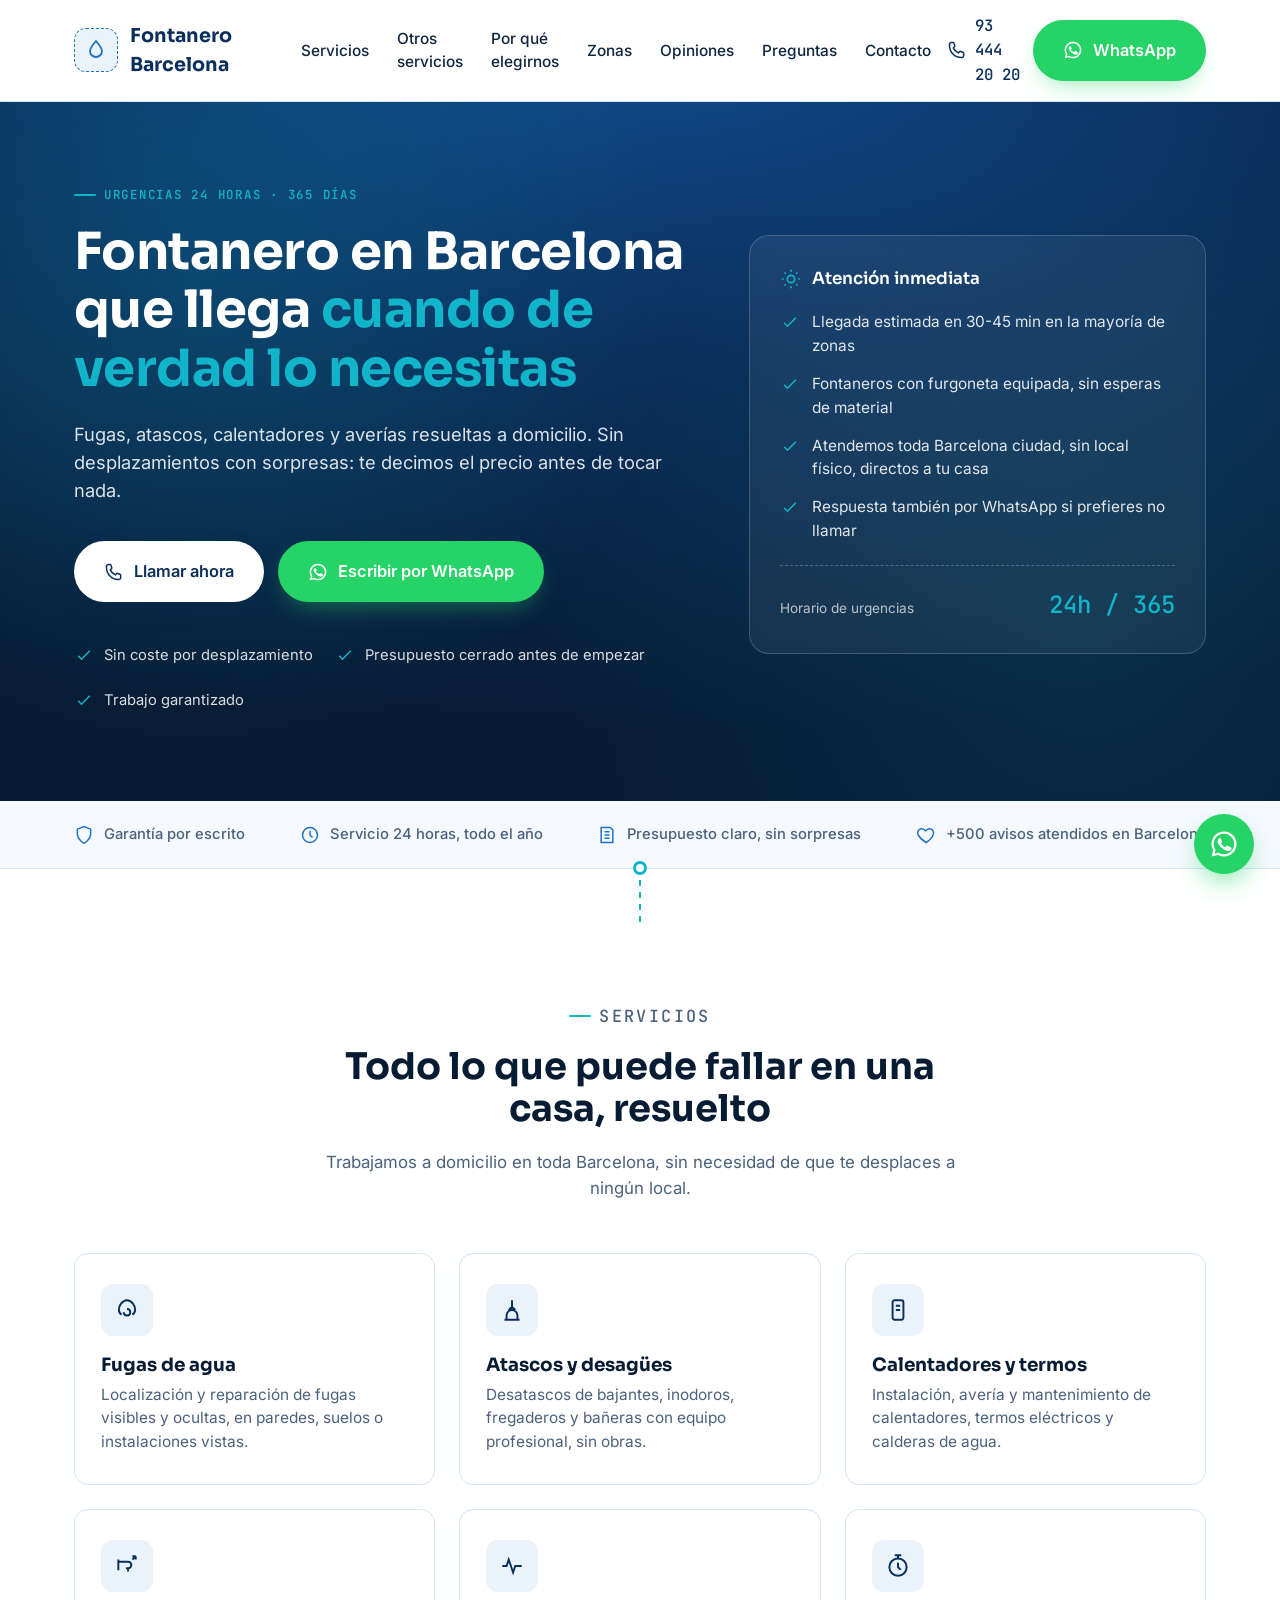
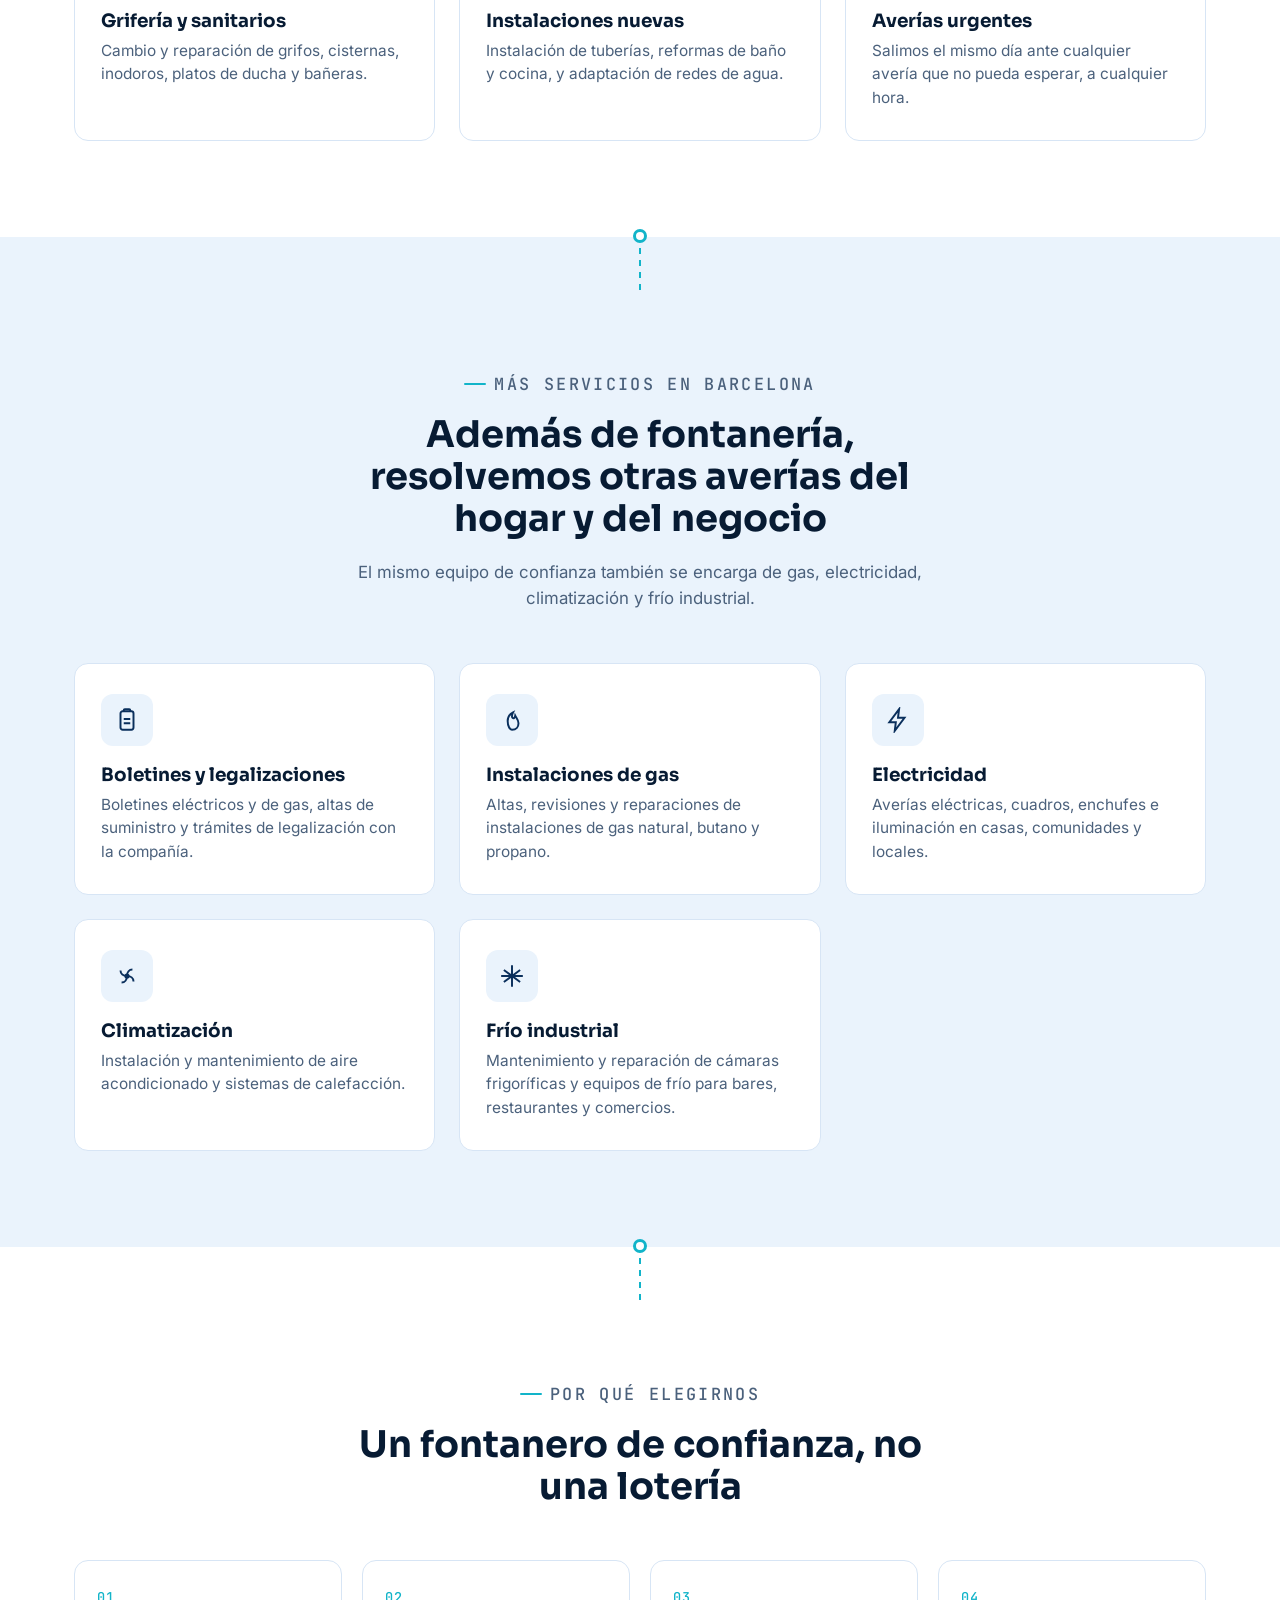
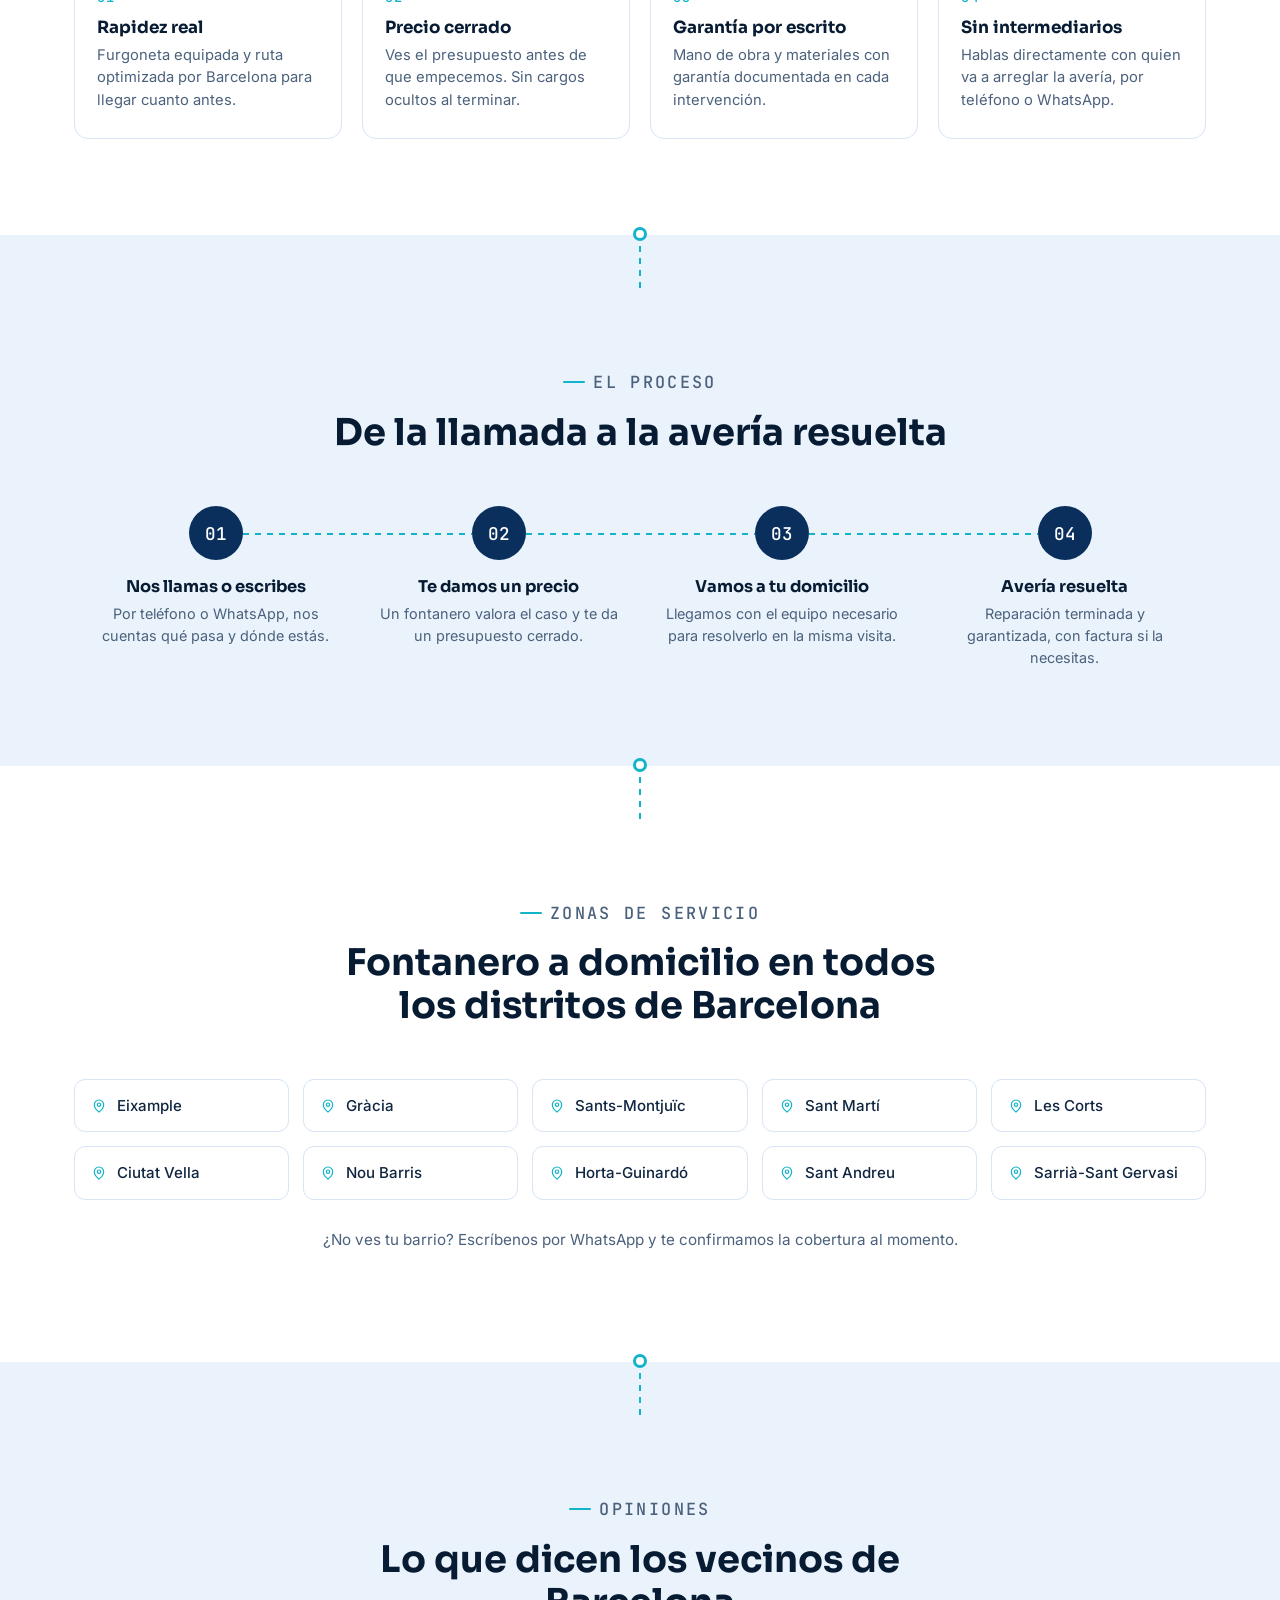
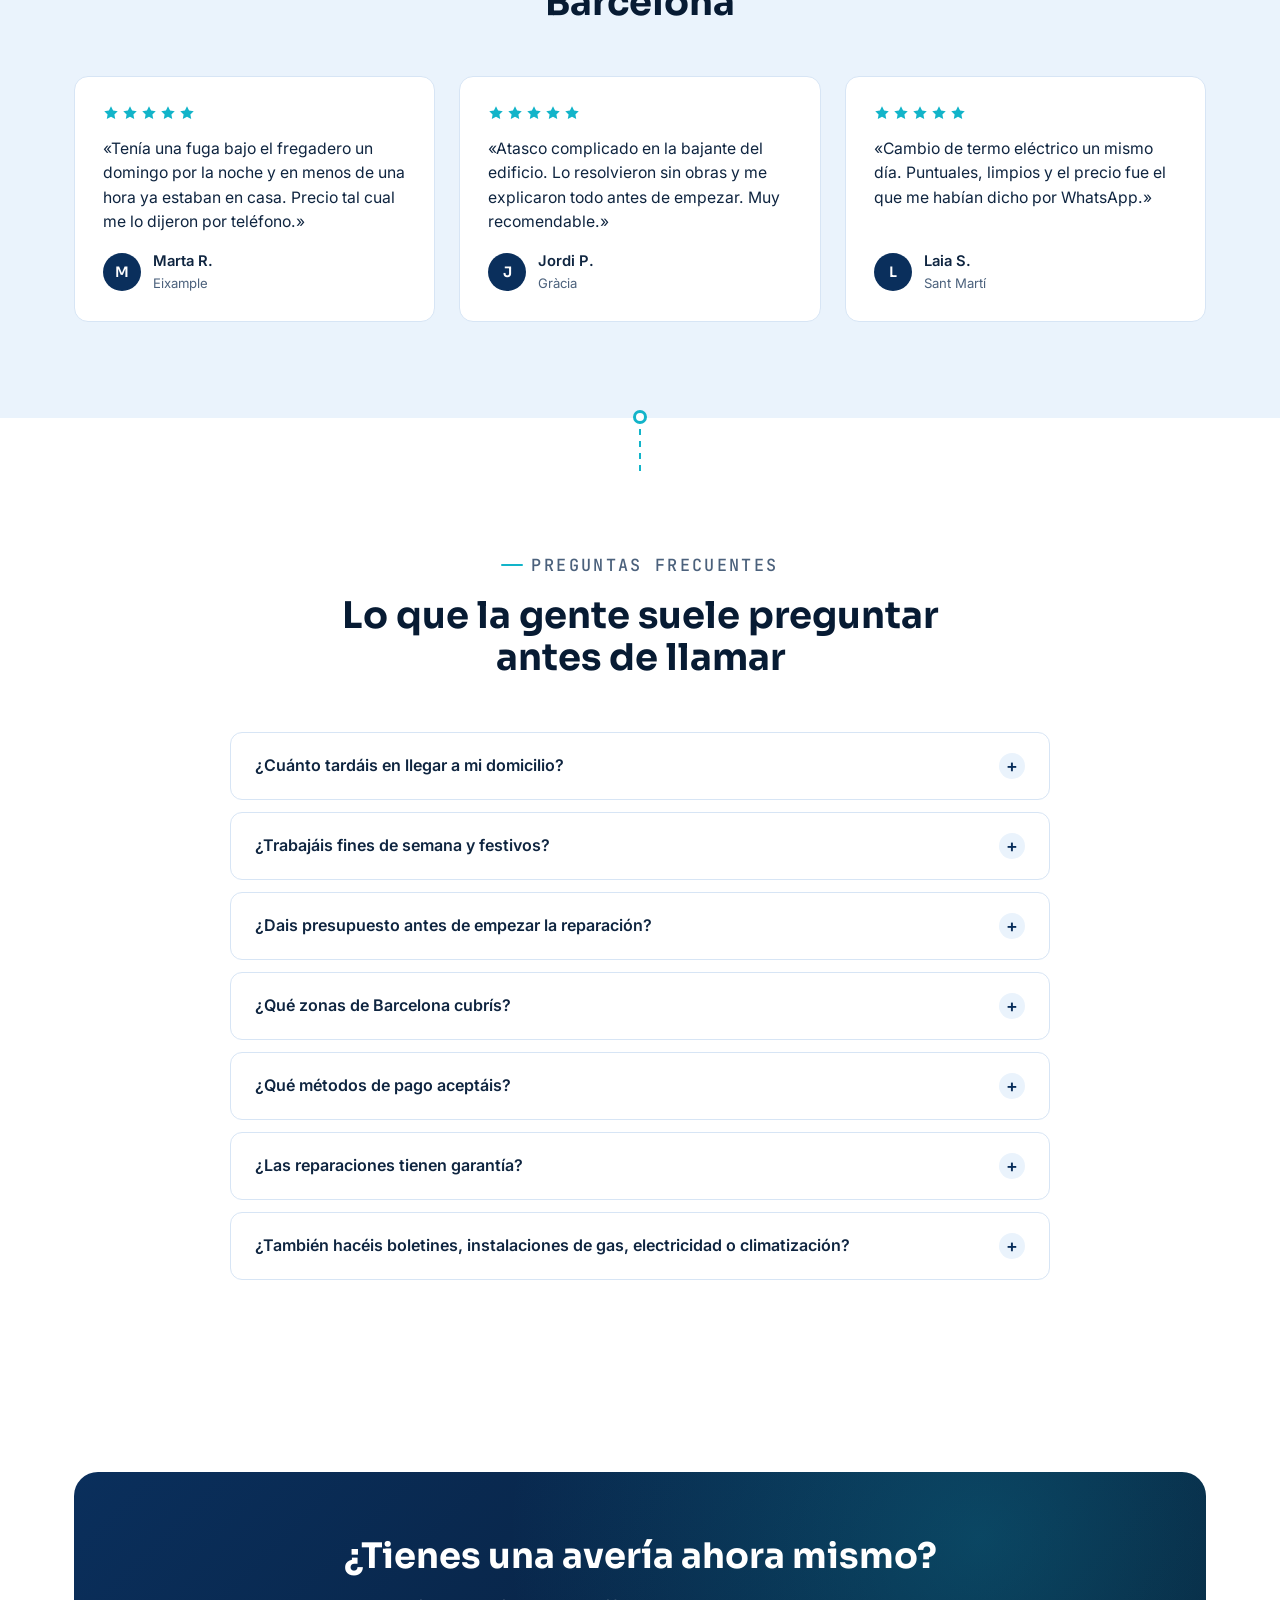
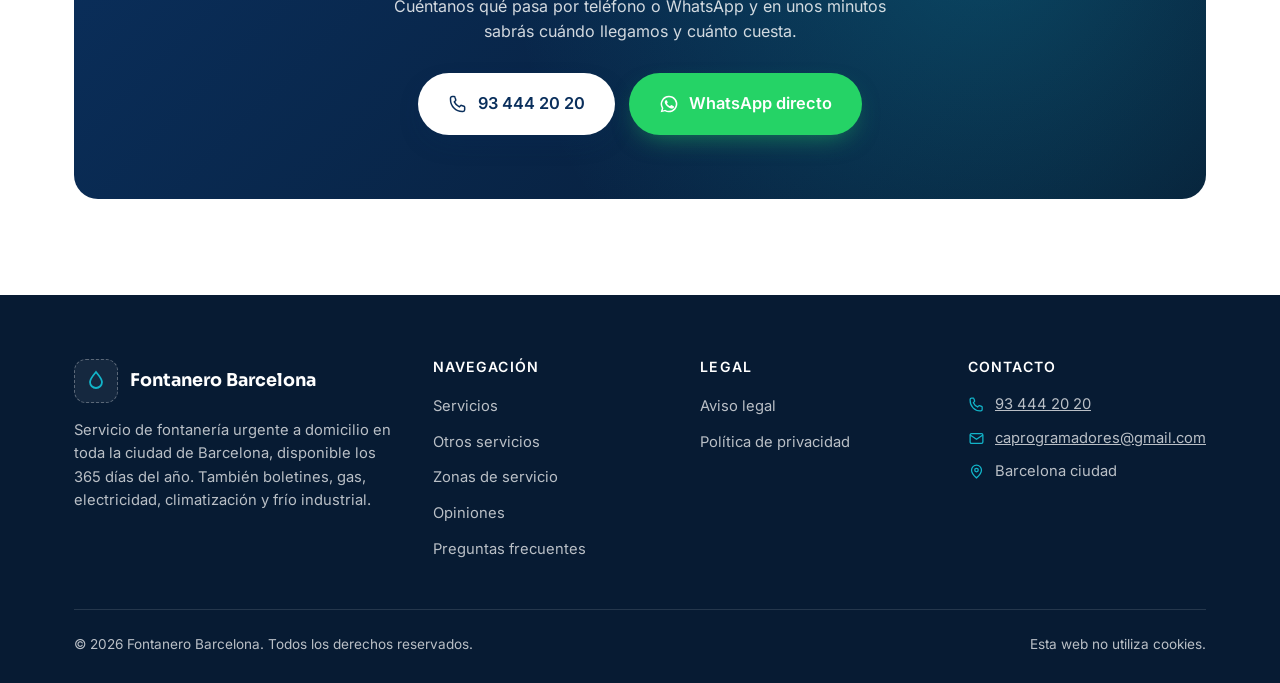
==== commit 9a5de005: "Add files via upload" ====
--- a/index.html
+++ b/index.html
@@ -4,7 +4,7 @@
 <meta charset="UTF-8">
 <meta name="viewport" content="width=device-width, initial-scale=1.0">
 <title>Fontanero Barcelona | Urgencias 24h a Domicilio</title>
-<meta name="description" content="Fontanero urgente en Barcelona, servicio a domicilio los 365 días del año. Fugas, atascos, calentadores y averías. Presupuesto claro antes de empezar. Llama o escribe por WhatsApp.">
+<meta name="description" content="Fontanero urgente en Barcelona, servicio a domicilio los 365 días del año. Fugas, atascos, calentadores y averías. También boletines, gas, electricidad, climatización y frío industrial. Presupuesto claro antes de empezar. Llama o escribe por WhatsApp.">
 <link rel="canonical" href="https://lampisteriabarna.com/">
 <meta name="robots" content="index, follow">
 
@@ -12,7 +12,7 @@
 <meta property="og:type" content="website">
 <meta property="og:site_name" content="Fontanero Barcelona">
 <meta property="og:title" content="Fontanero Barcelona | Urgencias 24h a Domicilio">
-<meta property="og:description" content="Fontanero urgente en Barcelona, servicio a domicilio los 365 días del año. Fugas, atascos, calentadores y averías.">
+<meta property="og:description" content="Fontanero urgente en Barcelona, servicio a domicilio los 365 días del año. Fugas, atascos, calentadores, averías y también gas, electricidad, climatización y frío industrial.">
 <meta property="og:url" content="https://lampisteriabarna.com/">
 <meta property="og:image" content="https://lampisteriabarna.com/images/og-fontanero-barcelona.jpg">
 <meta property="og:locale" content="es_ES">
@@ -47,6 +47,18 @@
     "opens": "00:00",
     "closes": "23:59"
   },
+  "hasOfferCatalog": {
+    "@type": "OfferCatalog",
+    "name": "Servicios",
+    "itemListElement": [
+      {"@type":"Offer","itemOffered":{"@type":"Service","name":"Fontanería urgente"}},
+      {"@type":"Offer","itemOffered":{"@type":"Service","name":"Boletines y legalizaciones de agua, gas y electricidad"}},
+      {"@type":"Offer","itemOffered":{"@type":"Service","name":"Instalaciones de gas"}},
+      {"@type":"Offer","itemOffered":{"@type":"Service","name":"Electricidad"}},
+      {"@type":"Offer","itemOffered":{"@type":"Service","name":"Climatización"}},
+      {"@type":"Offer","itemOffered":{"@type":"Service","name":"Frío industrial"}}
+    ]
+  },
   "sameAs": []
 }
 </script>
@@ -60,7 +72,8 @@
     {"@type":"Question","name":"¿Dais presupuesto antes de empezar la reparación?","acceptedAnswer":{"@type":"Answer","text":"Sí. Antes de tocar nada te explicamos el problema y te damos un precio cerrado que aceptas antes de que empecemos a trabajar."}},
     {"@type":"Question","name":"¿Qué zonas de Barcelona cubrís?","acceptedAnswer":{"@type":"Answer","text":"Cubrimos toda la ciudad de Barcelona: Eixample, Gràcia, Sants-Montjuïc, Sant Martí, Les Corts, Ciutat Vella, Nou Barris, Horta-Guinardó, Sant Andreu y Sarrià-Sant Gervasi."}},
     {"@type":"Question","name":"¿Qué métodos de pago aceptáis?","acceptedAnswer":{"@type":"Answer","text":"Aceptamos efectivo, tarjeta y transferencia bancaria. Te lo confirmamos al concretar la visita."}},
-    {"@type":"Question","name":"¿Las reparaciones tienen garantía?","acceptedAnswer":{"@type":"Answer","text":"Sí, todas nuestras intervenciones incluyen garantía por escrito sobre la mano de obra y los materiales instalados."}}
+    {"@type":"Question","name":"¿Las reparaciones tienen garantía?","acceptedAnswer":{"@type":"Answer","text":"Sí, todas nuestras intervenciones incluyen garantía por escrito sobre la mano de obra y los materiales instalados."}},
+    {"@type":"Question","name":"¿También hacéis boletines, instalaciones de gas, electricidad o climatización?","acceptedAnswer":{"@type":"Answer","text":"Sí. Además de fontanería urgente realizamos boletines y legalizaciones de agua, gas y electricidad, instalaciones de gas, averías eléctricas, climatización y mantenimiento de frío industrial para negocios."}}
   ]
 }
 </script>
@@ -82,6 +95,7 @@
 
     <nav class="nav-principal" id="nav-principal" aria-label="Navegación principal">
       <a href="#servicios">Servicios</a>
+      <a href="#otros-servicios">Otros servicios</a>
       <a href="#por-que">Por qué elegirnos</a>
       <a href="#zonas">Zonas</a>
       <a href="#opiniones">Opiniones</a>
@@ -206,8 +220,47 @@
     </div>
   </section>
 
+  <!-- ===================== OTROS SERVICIOS ===================== -->
+  <section class="seccion seccion-tubo fondo-claro" id="otros-servicios">
+    <div class="linea-tuberia"></div><div class="junta"></div>
+    <div class="contenedor">
+      <div class="cabecera-seccion">
+        <p class="eyebrow" style="justify-content:center;">Más servicios en Barcelona</p>
+        <h2>Además de fontanería, resolvemos otras averías del hogar y del negocio</h2>
+        <p>El mismo equipo de confianza también se encarga de gas, electricidad, climatización y frío industrial.</p>
+      </div>
+      <div class="grid-servicios">
+        <article class="tarjeta-servicio">
+          <div class="icono-wrap"><svg viewBox="0 0 24 24" fill="none" stroke="currentColor" stroke-width="1.8"><rect x="6" y="4" width="12" height="17" rx="2"/><path d="M9 4V3a1 1 0 0 1 1-1h4a1 1 0 0 1 1 1v1M9 11h6M9 15h6"/></svg></div>
+          <h3>Boletines y legalizaciones</h3>
+          <p>Boletines eléctricos y de gas, altas de suministro y trámites de legalización con la compañía.</p>
+        </article>
+        <article class="tarjeta-servicio">
+          <div class="icono-wrap"><svg viewBox="0 0 24 24" fill="none" stroke="currentColor" stroke-width="1.8"><path d="M12 21c4 0 6-2.7 6-6 0-3-2-5-3-7-.3 2-1.5 3-2.5 2-1-1-.5-3 .5-5-3 1.5-5 5-5 8 0 4.5 2 8 4 8Z"/></svg></div>
+          <h3>Instalaciones de gas</h3>
+          <p>Altas, revisiones y reparaciones de instalaciones de gas natural, butano y propano.</p>
+        </article>
+        <article class="tarjeta-servicio">
+          <div class="icono-wrap"><svg viewBox="0 0 24 24" fill="none" stroke="currentColor" stroke-width="1.8"><path d="M13 2 4 14h6l-1 8 9-12h-6l1-8Z"/></svg></div>
+          <h3>Electricidad</h3>
+          <p>Averías eléctricas, cuadros, enchufes e iluminación en casas, comunidades y locales.</p>
+        </article>
+        <article class="tarjeta-servicio">
+          <div class="icono-wrap"><svg viewBox="0 0 24 24" fill="none" stroke="currentColor" stroke-width="1.8"><circle cx="12" cy="12" r="1.5"/><path d="M12 12c0-3.5 2-6 5-6M12 12c3.5 0 6 2 6 5M12 12c0 3.5-2 6-5 6M12 12c-3.5 0-6-2-6-5"/></svg></div>
+          <h3>Climatización</h3>
+          <p>Instalación y mantenimiento de aire acondicionado y sistemas de calefacción.</p>
+        </article>
+        <article class="tarjeta-servicio">
+          <div class="icono-wrap"><svg viewBox="0 0 24 24" fill="none" stroke="currentColor" stroke-width="1.8"><path d="M12 2v20M4.5 6.5l15 11M19.5 6.5l-15 11M2 12h20"/></svg></div>
+          <h3>Frío industrial</h3>
+          <p>Mantenimiento y reparación de cámaras frigoríficas y equipos de frío para bares, restaurantes y comercios.</p>
+        </article>
+      </div>
+    </div>
+  </section>
+
   <!-- ===================== POR QUÉ ELEGIRNOS ===================== -->
-  <section class="seccion seccion-tubo fondo-claro" id="por-que">
+  <section class="seccion seccion-tubo" id="por-que">
     <div class="linea-tuberia"></div><div class="junta"></div>
     <div class="contenedor">
       <div class="cabecera-seccion">
@@ -240,7 +293,7 @@
   </section>
 
   <!-- ===================== CÓMO TRABAJAMOS ===================== -->
-  <section class="seccion seccion-tubo">
+  <section class="seccion seccion-tubo fondo-claro">
     <div class="linea-tuberia"></div><div class="junta"></div>
     <div class="contenedor">
       <div class="cabecera-seccion">
@@ -273,7 +326,7 @@
   </section>
 
   <!-- ===================== ZONAS ===================== -->
-  <section class="seccion seccion-tubo fondo-claro" id="zonas">
+  <section class="seccion seccion-tubo" id="zonas">
     <div class="linea-tuberia"></div><div class="junta"></div>
     <div class="contenedor">
       <div class="cabecera-seccion">
@@ -297,7 +350,7 @@
   </section>
 
   <!-- ===================== TESTIMONIOS ===================== -->
-  <section class="seccion seccion-tubo" id="opiniones">
+  <section class="seccion seccion-tubo fondo-claro" id="opiniones">
     <div class="linea-tuberia"></div><div class="junta"></div>
     <div class="contenedor">
       <div class="cabecera-seccion">
@@ -340,7 +393,7 @@
   </section>
 
   <!-- ===================== FAQ ===================== -->
-  <section class="seccion seccion-tubo fondo-claro" id="preguntas">
+  <section class="seccion seccion-tubo" id="preguntas">
     <div class="linea-tuberia"></div><div class="junta"></div>
     <div class="contenedor">
       <div class="cabecera-seccion">
@@ -371,6 +424,10 @@
         <details class="faq-item">
           <summary>¿Las reparaciones tienen garantía?<span class="signo">+</span></summary>
           <div class="faq-respuesta">Sí, todas nuestras intervenciones incluyen garantía por escrito sobre la mano de obra y los materiales instalados.</div>
+        </details>
+        <details class="faq-item">
+          <summary>¿También hacéis boletines, instalaciones de gas, electricidad o climatización?<span class="signo">+</span></summary>
+          <div class="faq-respuesta">Sí. Además de fontanería urgente realizamos boletines y legalizaciones de agua, gas y electricidad, instalaciones de gas, averías eléctricas, climatización y mantenimiento de frío industrial para negocios.</div>
         </details>
       </div>
     </div>
@@ -411,12 +468,13 @@
           </span>
           <span>Fontanero Barcelona</span>
         </div>
-        <p>Servicio de fontanería urgente a domicilio en toda la ciudad de Barcelona, disponible los 365 días del año.</p>
+        <p>Servicio de fontanería urgente a domicilio en toda la ciudad de Barcelona, disponible los 365 días del año. También boletines, gas, electricidad, climatización y frío industrial.</p>
       </div>
       <div>
         <h4>Navegación</h4>
         <ul class="footer-lista">
           <li><a href="#servicios">Servicios</a></li>
+          <li><a href="#otros-servicios">Otros servicios</a></li>
           <li><a href="#zonas">Zonas de servicio</a></li>
           <li><a href="#opiniones">Opiniones</a></li>
           <li><a href="#preguntas">Preguntas frecuentes</a></li>
